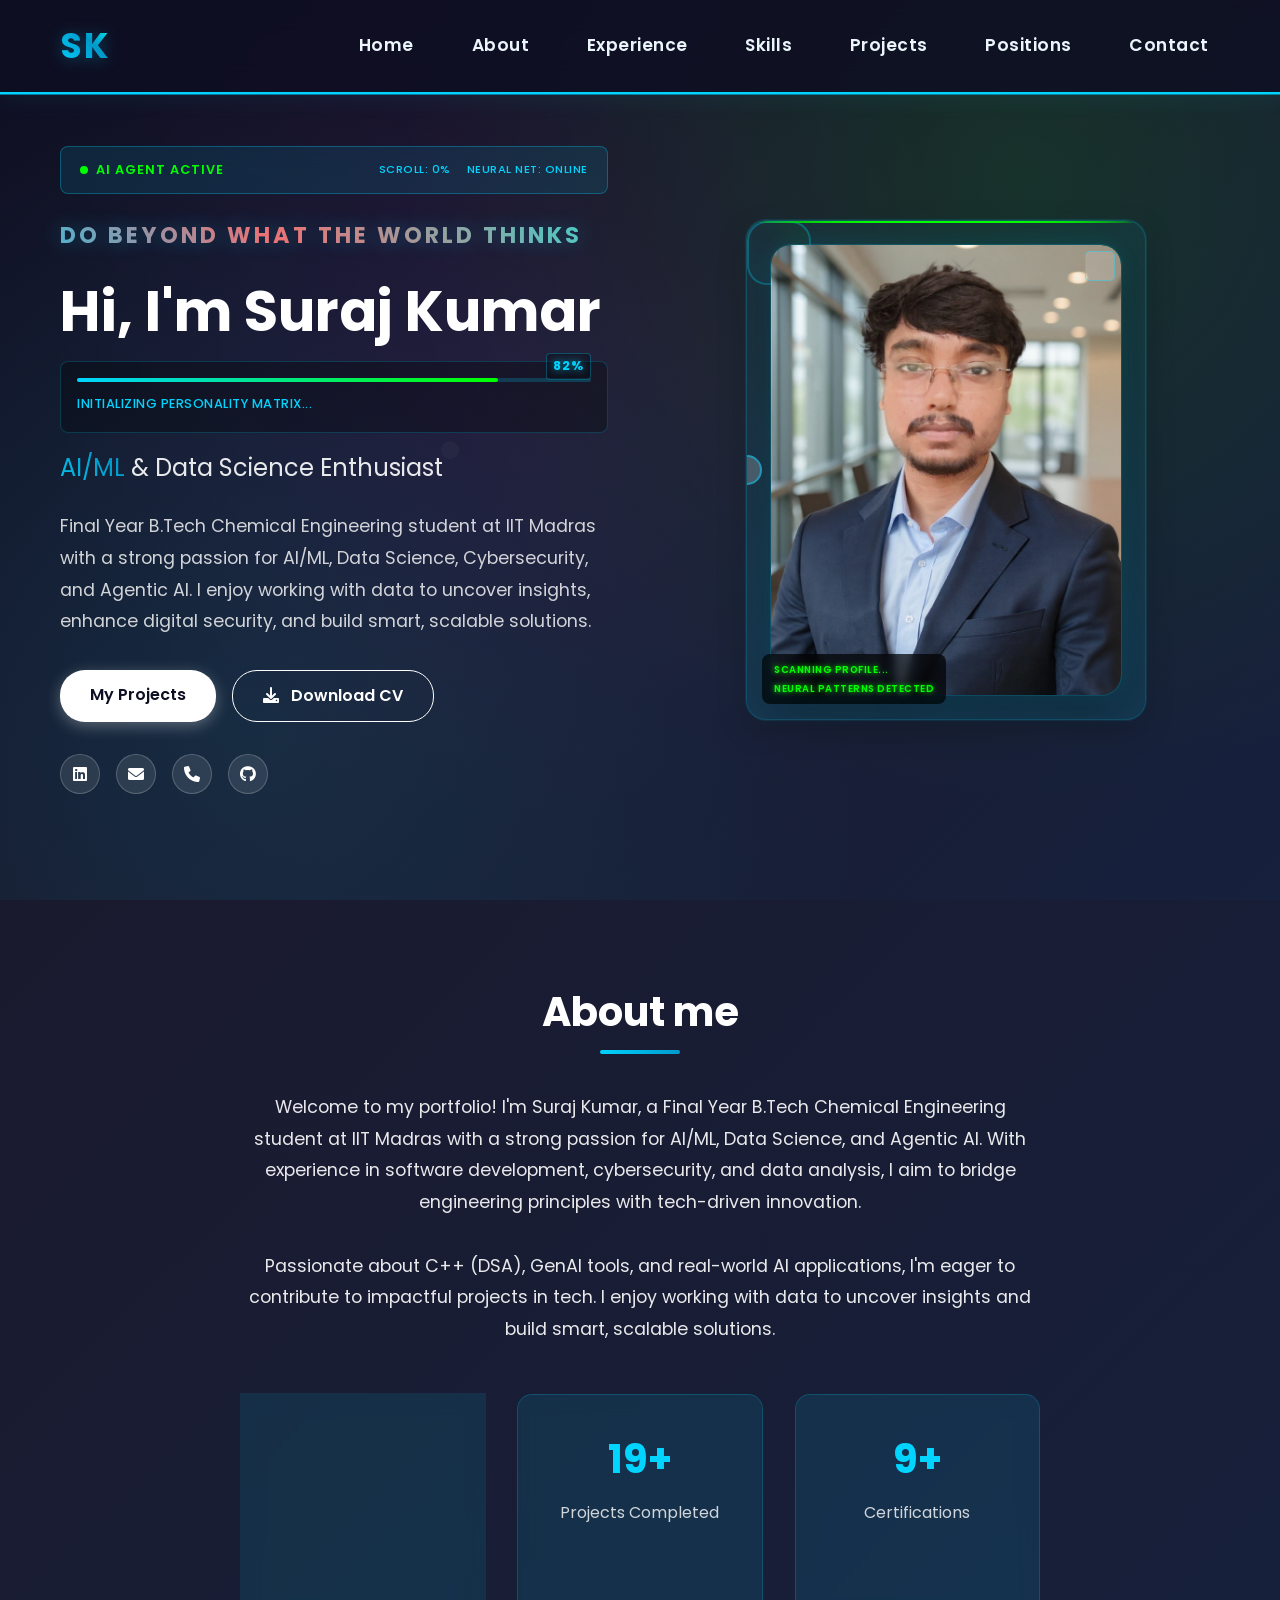
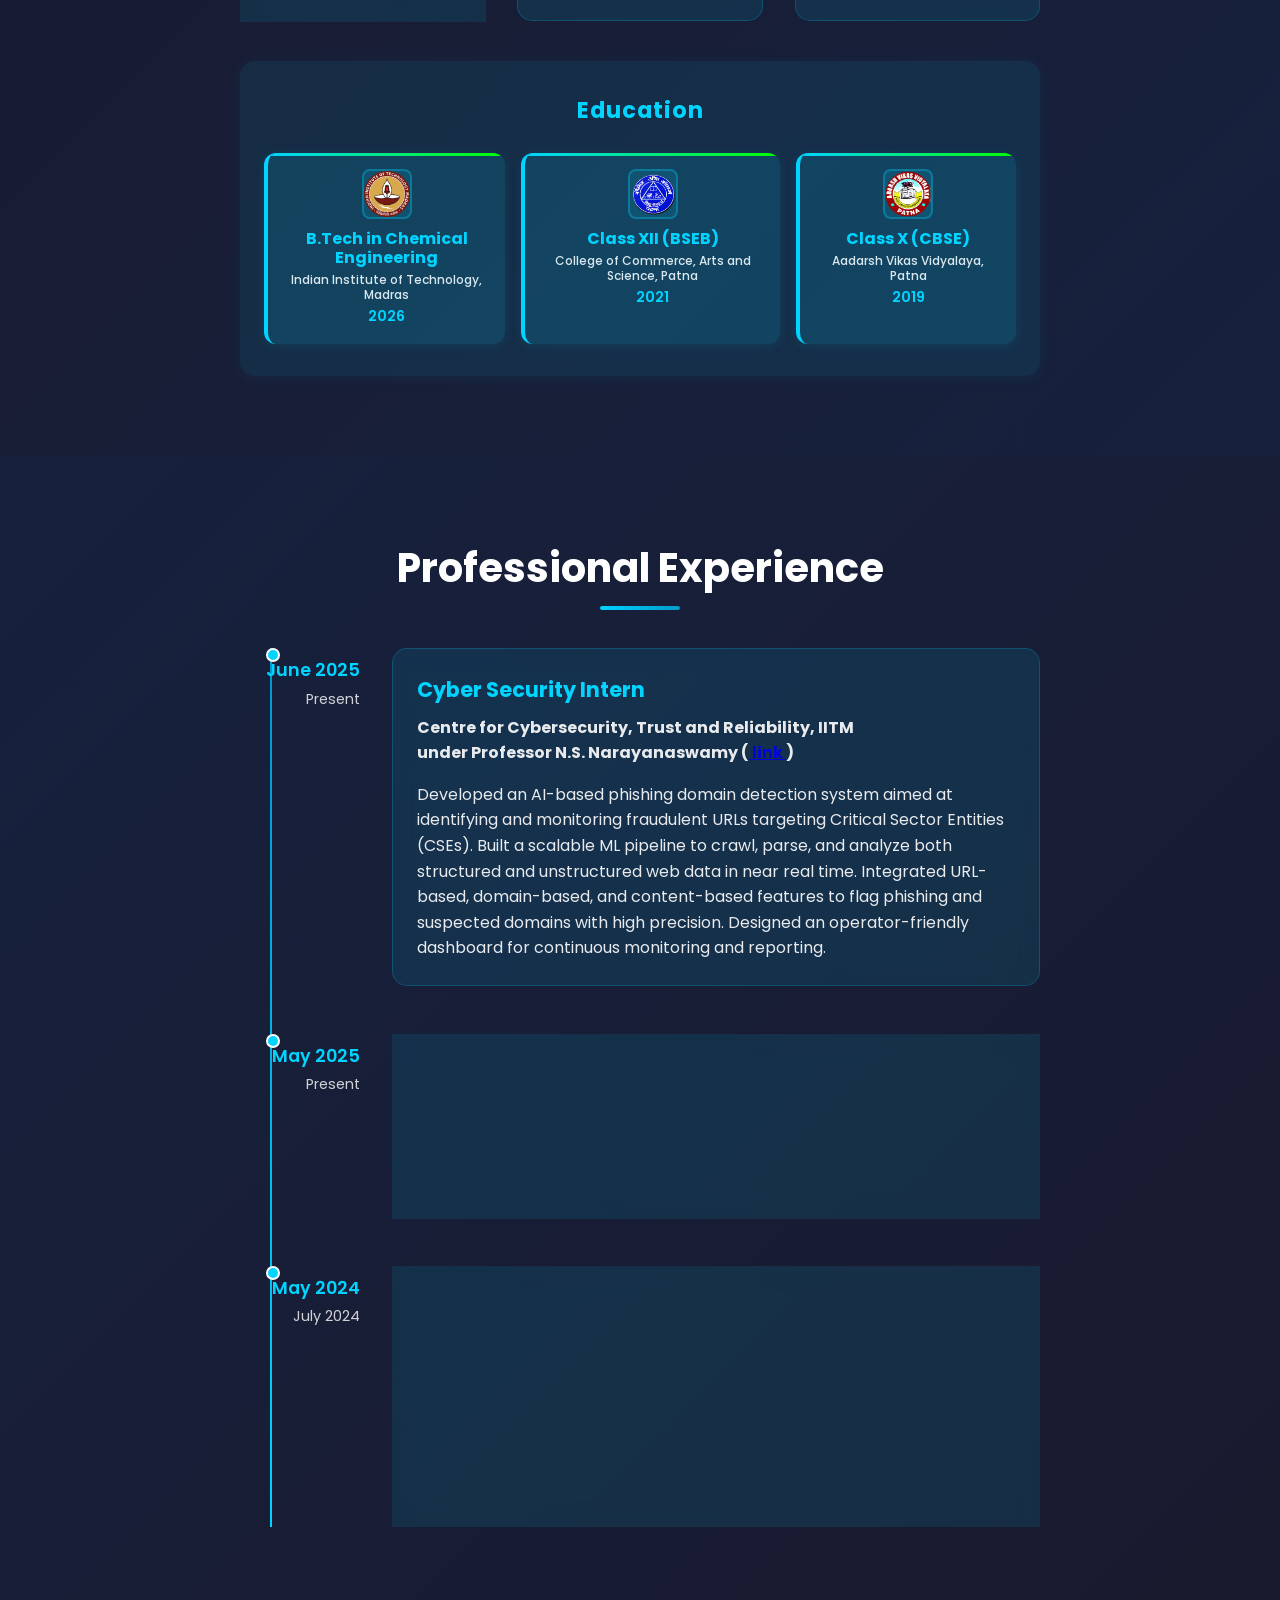
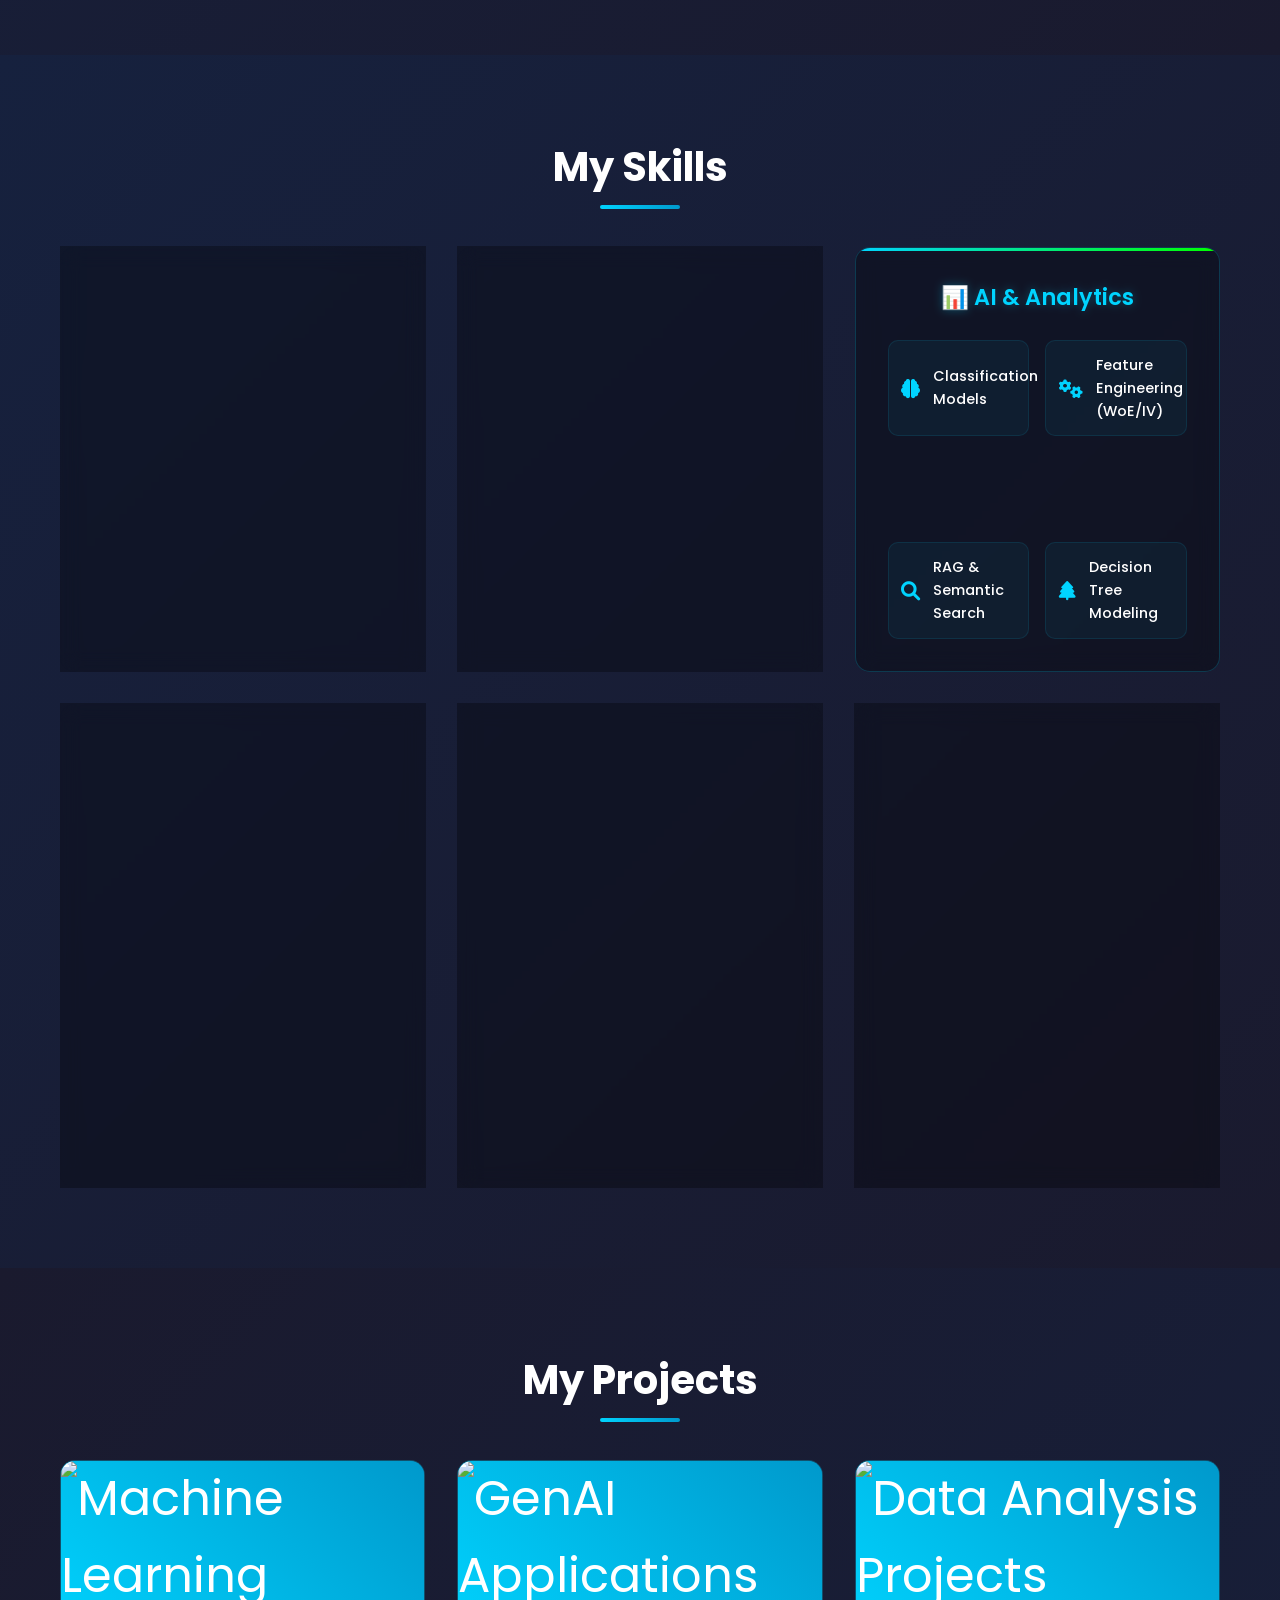
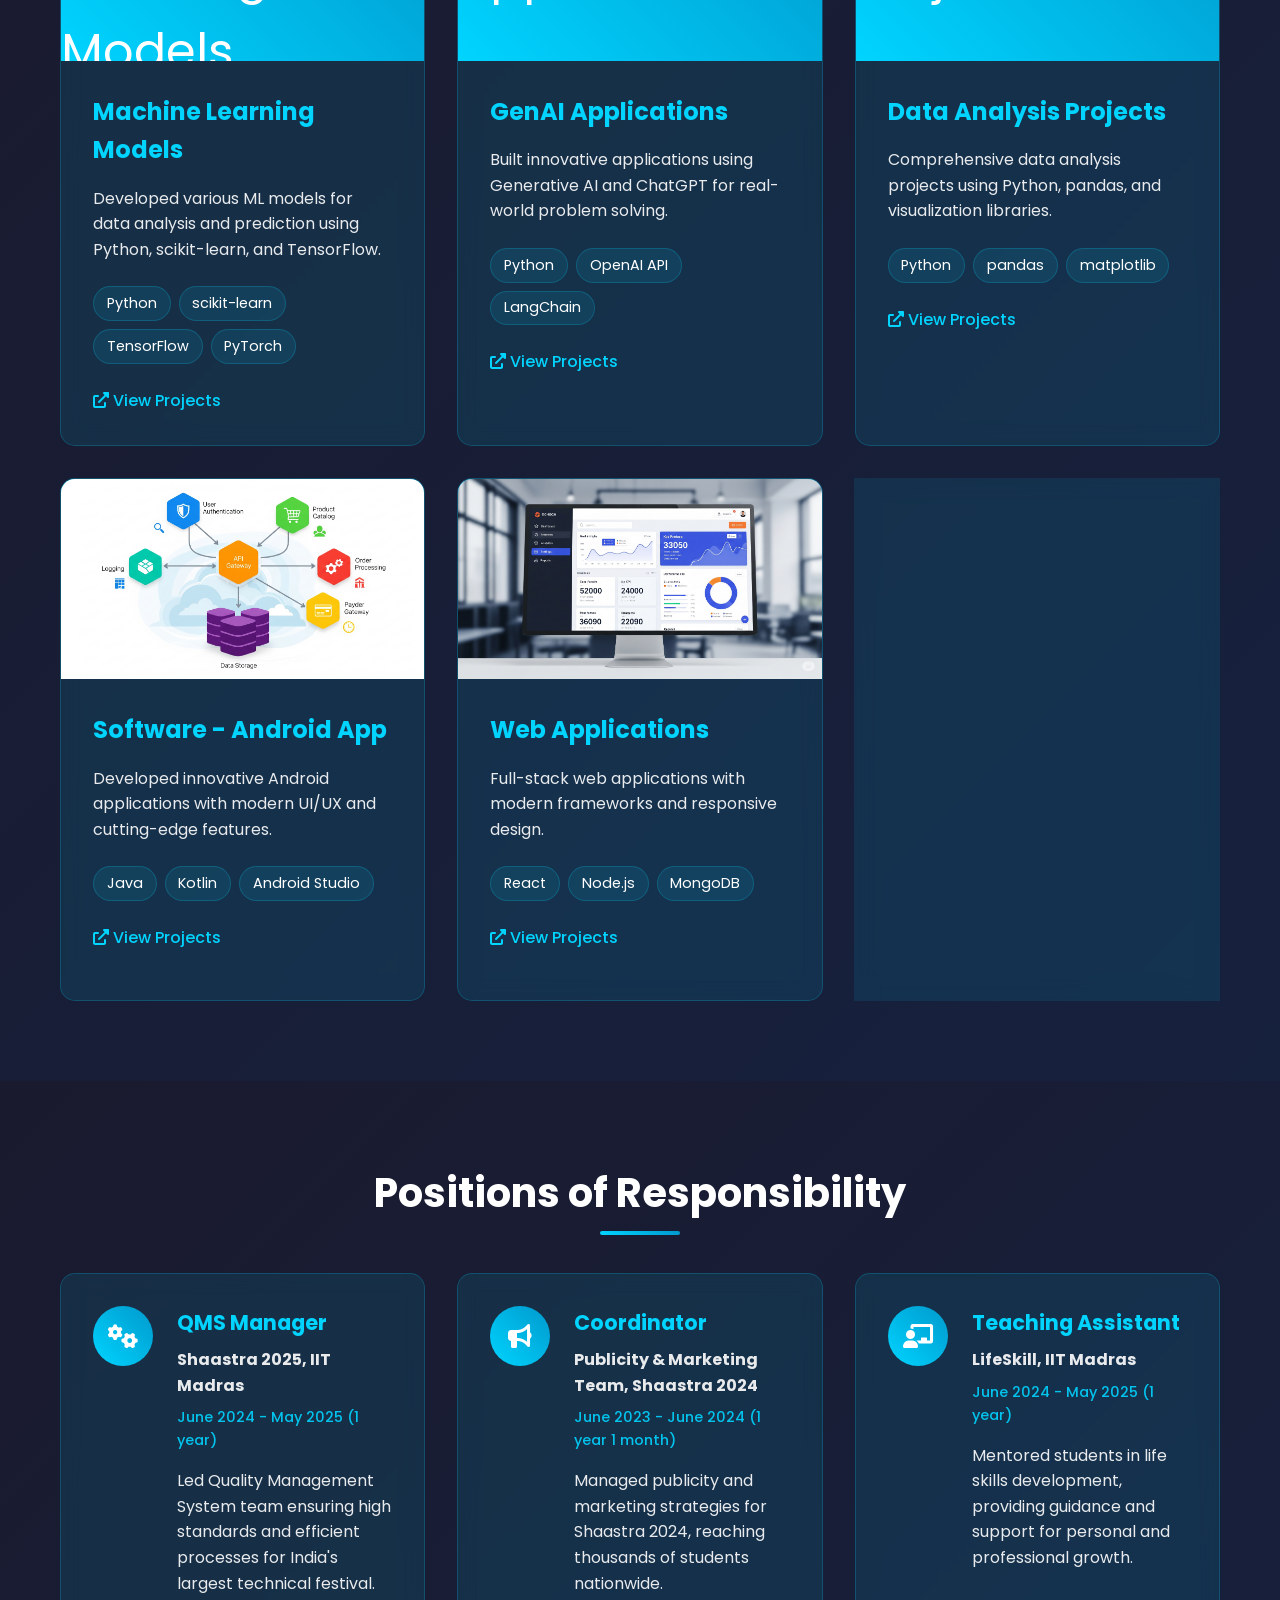
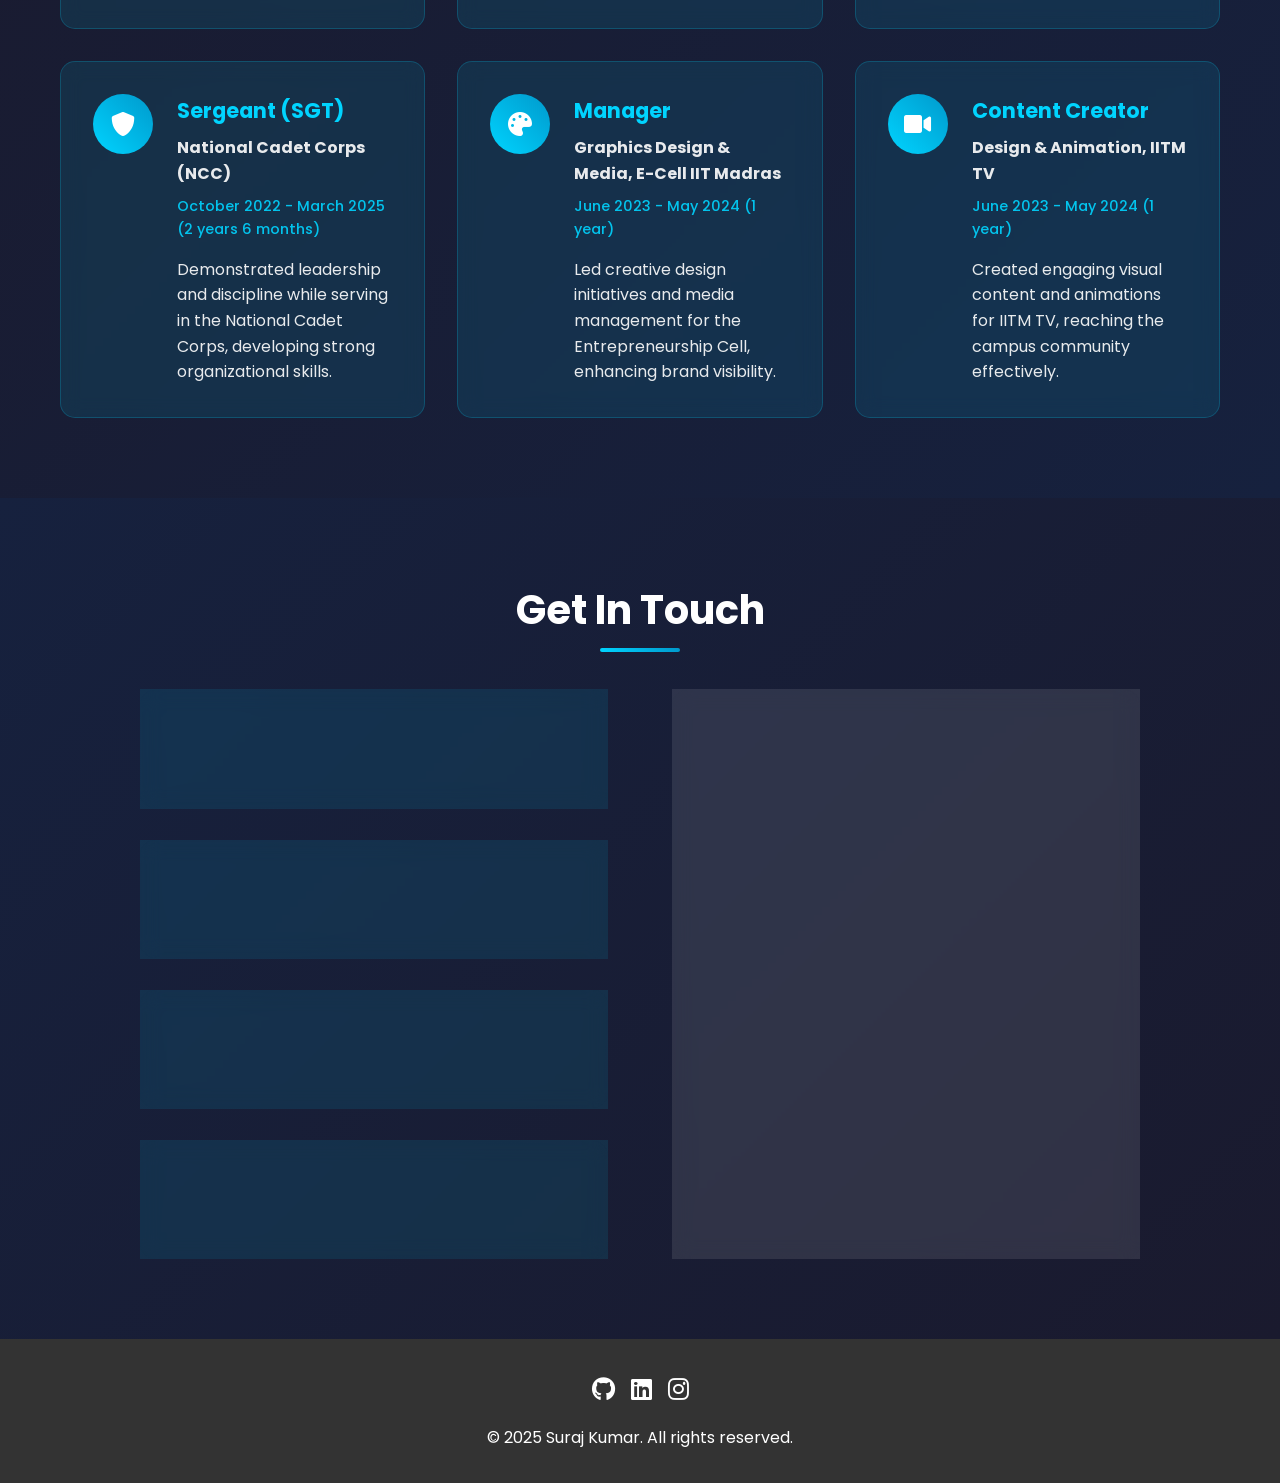
==== index.html @ 10bff49a "Update index.html" ====
<!DOCTYPE html>
<html lang="en">
<head>
    <meta charset="UTF-8">
    <meta name="viewport" content="width=device-width, initial-scale=1.0">
    <title>Suraj Kumar - AI/ML & Data Science Portfolio</title>
    <link rel="stylesheet" href="styles.css">
    <link href="https://cdnjs.cloudflare.com/ajax/libs/font-awesome/6.0.0/css/all.min.css" rel="stylesheet">
    <link href="https://fonts.googleapis.com/css2?family=Poppins:wght@300;400;500;600;700&display=swap" rel="stylesheet">
</head>
<body>
    <!-- Animated Stars Background -->
    <div class="stars-container" id="starsContainer"></div>
    
    <!-- Navigation -->
    <nav class="navbar">
        <div class="nav-container">
            <div class="nav-logo">
                <a href="#home">SK</a>
            </div>
            <ul class="nav-menu">
                <li class="nav-item">
                    <a href="#home" class="nav-link">Home</a>
                </li>
                <li class="nav-item">
                    <a href="#about" class="nav-link">About</a>
                </li>
                <li class="nav-item">
                    <a href="#experience" class="nav-link">Experience</a>
                </li>
                <li class="nav-item">
                    <a href="#skills" class="nav-link">Skills</a>
                </li>
                <li class="nav-item">
                    <a href="#projects" class="nav-link">Projects</a>
                </li>
                <li class="nav-item">
                    <a href="#responsibilities" class="nav-link">Positions</a>
                </li>
                <li class="nav-item">
                    <a href="#contact" class="nav-link">Contact</a>
                </li>
            </ul>
            <div class="hamburger">
                <span class="bar"></span>
                <span class="bar"></span>
                <span class="bar"></span>
            </div>
        </div>
    </nav>

    <!-- Hero Section -->
    <section id="home" class="hero">
        <div class="hero-container">
            <div class="hero-content">
                <div class="ai-status-bar">
                    <div class="ai-indicator">
                        <span class="ai-dot"></span>
                        <span class="ai-text">AI AGENT ACTIVE</span>
                    </div>
                    <div class="system-status">
                        <span class="status-item">NEURAL NET: ONLINE</span>
                        <span class="status-item">PROCESSING: OPTIMAL</span>
                    </div>
                </div>
                <p class="welcome-text">Do beyond what the world thinks</p>
                <h1 class="hero-title">Hi, I'm <span class="highlight dynamic-name" id="dynamicName">Suraj Kumar</span></h1>
                <div class="ai-processing-indicator">
                    <div class="processing-bar">
                        <div class="processing-fill"></div>
                        <div class="processing-percentage">0%</div>
                    </div>
                    <span class="processing-text">INITIALIZING PERSONALITY MATRIX...</span>
                </div>
                <h2 class="hero-subtitle"><span class="highlight">AI/ML</span> & Data Science Enthusiast</h2>
                <p class="hero-description">
                    Final Year B.Tech Chemical Engineering student at IIT Madras with a strong passion for AI/ML, 
                    Data Science, Cybersecurity, and Agentic AI. I enjoy working with data to uncover insights, 
                    enhance digital security, and build smart, scalable solutions.
                </p>
                <div class="hero-buttons">
                    <a href="#projects" class="btn btn-primary">My Projects</a>
                    <a href="Profile.pdf" target="_blank" class="btn btn-secondary" download="Suraj_Kumar_CV.pdf">
                        <i class="fas fa-download"></i> Download CV
                    </a>
                </div>
                <div class="social-links">
                    <a href="https://www.linkedin.com/in/surajam" class="social-link"><i class="fab fa-linkedin"></i></a>
                    <a href="mailto:surajkumariitm@gmail.com" class="social-link"><i class="fas fa-envelope"></i></a>
                    <a href="tel:+919939096243" class="social-link"><i class="fas fa-phone"></i></a>
                    <a href="https://github.com/devlop-suraj" class="social-link"><i class="fab fa-github"></i></a>
                </div>
            </div>
            <div class="hero-image">
                <div class="profile-card">
                    <div class="tech-element-1"></div>
                    <div class="tech-element-2"></div>
                    <div class="tech-element-3"></div>
                    <div class="profile-image">
                        <img src="logos/mypic.png" alt="Suraj Kumar">
                    </div>
                    <div class="ai-scan-overlay">
                        <div class="scan-line"></div>
                        <div class="scan-data">
                            <span>SCANNING PROFILE...</span>
                            <span>NEURAL PATTERNS DETECTED</span>
                        </div>
                    </div>
                </div>
            </div>
        </div>
        <div class="tech-overlay">
            <div class="matrix-rain"></div>
            <div class="circuit-pattern"></div>
        </div>
    </section>

    <!-- About Section -->
    <section id="about" class="about">
        <div class="container">
            <h2 class="section-title">About me</h2>
            <div class="about-content">
                <div class="about-text">
                    <p>
                        Welcome to my portfolio! I'm Suraj Kumar, a Final Year B.Tech Chemical Engineering student at IIT Madras 
                        with a strong passion for AI/ML, Data Science, and Agentic AI. With experience in software development, 
                        cybersecurity, and data analysis, I aim to bridge engineering principles with tech-driven innovation.
                    </p>
                    <p>
                        Passionate about C++ (DSA), GenAI tools, and real-world AI applications, I'm eager to contribute 
                        to impactful projects in tech. I enjoy working with data to uncover insights and build smart, scalable solutions.
                    </p>
                    <div class="about-stats">
                        <div class="stat">
                            <h3>1+</h3>
                            <p>Years Experience (Internship) </p>
                        </div>
                        <div class="stat">
                            <h3>25+</h3>
                            <p>Projects Completed</p>
                        </div>
                        <div class="stat">
                            <h3>11+</h3>
                            <p>Certifications</p>
                        </div>
                    </div>
                    <div class="education-block">
                        <h3>Education</h3>
                        <div class="education-cards">
                            <div class="education-card">
                                <div class="edu-logo">
                                    <img src="logos/Grad.png" alt="B.Tech Degree" class="education-logo">
                                </div>
                                <div class="edu-content">
                                    <div class="edu-degree"><strong>B.Tech in Chemical Engineering</strong></div>
                                    <div class="edu-meta">
                                        <span class="edu-inst">Indian Institute of Technology, Madras</span>
                                        <span class="edu-year">2026</span>
                                    </div>
                                </div>
                            </div>
                            <div class="education-card">
                                <div class="edu-logo">
                                    <img src="logos/12.png" alt="Class XII" class="education-logo">
                                </div>
                                <div class="edu-content">
                                    <div class="edu-degree"><strong>Class XII (BSEB)</strong></div>
                                    <div class="edu-meta">
                                        <span class="edu-inst">College of Commerce, Arts and Science, Patna</span>
                                        <span class="edu-year">2021</span>
                                    </div>
                                </div>
                            </div>
                            <div class="education-card">
                                <div class="edu-logo">
                                    <img src="logos/10.png" alt="Class X" class="education-logo">
                                </div>
                                <div class="edu-content">
                                    <div class="edu-degree"><strong>Class X (CBSE)</strong></div>
                                    <div class="edu-meta">
                                        <span class="edu-inst">Aadarsh Vikas Vidyalaya, Patna</span>
                                        <span class="edu-year">2019</span>
                                    </div>
                                </div>
                            </div>
                        </div>
                    </div>
                </div>
            </div>
        </div>
    </section>

    <!-- Experience Section -->
    <section id="experience" class="experience">
        <div class="container">
            <h2 class="section-title">Professional Experience</h2>
            <div class="experience-timeline">
                <div class="experience-item">
                    <div class="experience-date">
                        <span class="date">June 2025</span>
                        <span class="duration">Present</span>
                    </div>
                    <div class="experience-content">
                        <h3>Cyber Security Intern</h3>
                        <h4>Centre for Cybersecurity, Trust and Reliability, IITM<br>
                        under Professor N.S. Narayanaswamy 
                        (<a href="https://www.cse.iitm.ac.in/profile.php?arg=MTA=" target="_blank" rel="noopener noreferrer"> link
                        </a>) </h4>
                        
                        <p>Developed an AI-based phishing domain detection system aimed at identifying and monitoring fraudulent URLs targeting Critical Sector Entities (CSEs). Built a scalable ML pipeline to crawl, parse, and analyze both structured and unstructured web data in near real time. Integrated URL-based, domain-based, and content-based features to flag phishing and suspected domains with high precision. Designed an operator-friendly dashboard for continuous monitoring and reporting.</p>
                    </div>
                </div>
                <div class="experience-item">
                    <div class="experience-date">
                        <span class="date">May 2025</span>
                        <span class="duration">Present</span>
                    </div>
                    <div class="experience-content">
                        <h3>Project Monitoring Intern</h3>
                        <h4>Office of Alumni and Corporate Relations, IIT Madras</h4>
                        <p>Currently monitoring and managing various projects for the alumni relations office, gaining valuable project management experience.</p>
                    </div>
                </div>
                <div class="experience-item">
                    <div class="experience-date">
                        <span class="date">May 2024</span>
                        <span class="duration">July 2024</span>
                    </div>
                <div class="experience-content">
                    <h3>R&amp;D Intern</h3>
                    <h4>
                        PECS Lab under Professor Abhijit Deshpande
                        (<a href="https://che.iitm.ac.in/~abhijit/education-and-experience/" target="_blank" rel="noopener noreferrer">
                            link
                        </a>)
                    </h4>
                    <p>
                        Optimised UV-curable resin formulations with silica additives, enhancing 3D printed substrate strength &amp; precision. 
                        Conducted rheology, SEM, and wetting experiments to evaluate structural integrity and material performance. 
                        Calibrated 3D printing parameters for porous substrates, improving dimensional accuracy and mechanical stability.
                    </p>
                </div>
                </div>
            </div>
        </div>
    </section>

    <!-- Skills Section -->
    <section id="skills" class="skills">
        <div class="container">
            <h2 class="section-title">My Skills</h2>
            <div class="skills-grid">
                <div class="skill-category">
                    <h3>🧠 Leadership & Strategy</h3>
                    <div class="skill-items">
                        <div class="skill-item">
                            <i class="fas fa-users"></i>
                            <span>Team Management</span>
                        </div>
                        <div class="skill-item">
                            <i class="fas fa-certificate"></i>
                            <span>QMS (ISO 9001:2015)</span>
                        </div>
                        <div class="skill-item">
                            <i class="fas fa-bullhorn"></i>
                            <span>Publicity & Growth Planning</span>
                        </div>
                        <div class="skill-item">
                            <i class="fas fa-shield-alt"></i>
                            <span>Risk Mitigation</span>
                        </div>
                        <div class="skill-item">
                            <i class="fas fa-chess"></i>
                            <span>Strategic Decision-Making</span>
                        </div>
                        <div class="skill-item">
                            <i class="fas fa-calendar-check"></i>
                            <span>Event Coordination</span>
                        </div>
                    </div>
                </div>
                <div class="skill-category">
                    <h3>💻 Programming & Tools</h3>
                    <div class="skill-items">
                        <div class="skill-item">
                            <i class="fab fa-python"></i>
                            <span>Python & C++</span>
                        </div>
                        <div class="skill-item">
                            <i class="fas fa-database"></i>
                            <span>Pandas & NumPy</span>
                        </div>
                        <div class="skill-item">
                            <i class="fas fa-link"></i>
                            <span>LangChain & GPT APIs</span>
                        </div>
                        <div class="skill-item">
                            <i class="fas fa-search"></i>
                            <span>Solr Indexing</span>
                        </div>
                        <div class="skill-item">
                            <i class="fas fa-brain"></i>
                            <span>Scikit-learn, Pinecone</span>
                        </div>
                        <div class="skill-item">
                            <i class="fas fa-chart-pie"></i>
                            <span>Monday.com, Power BI</span>
                        </div>
                    </div>
                </div>
                <div class="skill-category">
                    <h3>📊 AI & Analytics</h3>
                    <div class="skill-items">
                        <div class="skill-item">
                            <i class="fas fa-brain"></i>
                            <span>Classification Models</span>
                        </div>
                        <div class="skill-item">
                            <i class="fas fa-cogs"></i>
                            <span>Feature Engineering (WoE/IV)</span>
                        </div>
                        <div class="skill-item">
                            <i class="fas fa-compress-arrows-alt"></i>
                            <span>PCA & SMOTE</span>
                        </div>
                        <div class="skill-item">
                            <i class="fas fa-thumbs-up"></i>
                            <span>Recommender Systems</span>
                        </div>
                        <div class="skill-item">
                            <i class="fas fa-search"></i>
                            <span>RAG & Semantic Search</span>
                        </div>
                        <div class="skill-item">
                            <i class="fas fa-tree"></i>
                            <span>Decision Tree Modeling</span>
                        </div>
                    </div>
                </div>
                <div class="skill-category">
                    <h3>🎨 Content & Media</h3>
                    <div class="skill-items">
                        <div class="skill-item">
                            <i class="fas fa-video"></i>
                            <span>Video Production</span>
                        </div>
                        <div class="skill-item">
                            <i class="fas fa-palette"></i>
                            <span>Graphic Design</span>
                        </div>
                        <div class="skill-item">
                            <i class="fas fa-pen-fancy"></i>
                            <span>Writing & Direction</span>
                        </div>
                        <div class="skill-item">
                            <i class="fas fa-bullhorn"></i>
                            <span>Branding Campaigns</span>
                        </div>
                        <div class="skill-item">
                            <i class="fas fa-chart-bar"></i>
                            <span>Post-production Analytics</span>
                        </div>
                        <div class="skill-item">
                            <i class="fas fa-mobile-alt"></i>
                            <span>Reels & Shortform Content</span>
                        </div>
                    </div>
                </div>
                <div class="skill-category">
                    <h3>🌐 Product & Design Thinking</h3>
                    <div class="skill-items">
                        <div class="skill-item">
                            <i class="fas fa-tachometer-alt"></i>
                            <span>Real-time Analytics</span>
                        </div>
                        <div class="skill-item">
                            <i class="fas fa-desktop"></i>
                            <span>UI/UX Design</span>
                        </div>
                        <div class="skill-item">
                            <i class="fas fa-tools"></i>
                            <span>Toolchain Building</span>
                        </div>
                        <div class="skill-item">
                            <i class="fas fa-robot"></i>
                            <span>GenAI Integration</span>
                        </div>
                        <div class="skill-item">
                            <i class="fas fa-microchip"></i>
                            <span>Agentic AI Development</span>
                        </div>
                        <div class="skill-item">
                            <i class="fas fa-globe"></i>
                            <span>Web App</span>
                        </div>
                    </div>
                </div>
                <div class="skill-category">
                    <h3>💼 Professional Certifications</h3>
                    <div class="skill-items">
                        <div class="skill-item">
                            <i class="fas fa-certificate"></i>
                            <span>Python for Data Science</span>
                        </div>
                        <div class="skill-item">
                            <i class="fas fa-certificate"></i>
                            <span>Python for Machine Learning</span>
                        </div>
                        <div class="skill-item">
                            <i class="fas fa-certificate"></i>
                            <span>ISO 9001:2015</span>
                        </div>
                        <div class="skill-item">
                            <i class="fas fa-certificate"></i>
                            <span>Prompt Engineering with ChatGPT</span>
                        </div>
                        <div class="skill-item">
                            <i class="fas fa-certificate"></i>
                            <span>DSA</span>
                        </div>
                        <div class="skill-item">
                            <i class="fas fa-certificate"></i>
                            <span>AI Frameworks</span>
                        </div>
                    </div>
                </div>
            </div>
        </div>
    </section>

    <!-- Projects Section -->
    <section id="projects" class="projects">
        <div class="container">
            <h2 class="section-title">My Projects</h2>
            <div class="projects-grid">
                <div class="project-card">
                    <div class="project-image">
                        <img src="images/machine.png" alt="Machine Learning Models">
                    </div>
                    <div class="project-content">
                        <h3><a href="projects/ml-models.html" class="project-category-link">Machine Learning Models</a></h3>
                        <p>Developed various ML models for data analysis and prediction using Python, scikit-learn, and TensorFlow.</p>
                        <div class="project-tech">
                            <span>Python</span>
                            <span>scikit-learn</span>
                            <span>TensorFlow</span>
                            <span>PyTorch</span>
                        </div>
                        <div class="project-links">
                            <a href="projects/ml-models.html" class="project-link"><i class="fas fa-external-link-alt"></i> View Projects</a>
                        </div>
                    </div>
                </div>
                <div class="project-card">
                    <div class="project-image">
                        <img src="images/genai.png" alt="GenAI Applications">
                    </div>
                    <div class="project-content">
                        <h3><a href="projects/genai-applications.html" class="project-category-link">GenAI Applications</a></h3>
                        <p>Built innovative applications using Generative AI and ChatGPT for real-world problem solving.</p>
                        <div class="project-tech">
                            <span>Python</span>
                            <span>OpenAI API</span>
                            <span>LangChain</span>
                        </div>
                        <div class="project-links">
                            <a href="projects/genai-applications.html" class="project-link"><i class="fas fa-external-link-alt"></i> View Projects</a>
                        </div>
                    </div>
                </div>
                <div class="project-card">
                    <div class="project-image">
                        <img src="images/analytics.png" alt="Data Analysis Projects">
                    </div>
                    <div class="project-content">
                        <h3><a href="projects/data-analysis.html" class="project-category-link">Data Analysis Projects</a></h3>
                        <p>Comprehensive data analysis projects using Python, pandas, and visualization libraries.</p>
                        <div class="project-tech">
                            <span>Python</span>
                            <span>pandas</span>
                            <span>matplotlib</span>
                        </div>
                        <div class="project-links">
                            <a href="projects/data-analysis.html" class="project-link"><i class="fas fa-external-link-alt"></i> View Projects</a>
                        </div>
                    </div>
                </div>
                <div class="project-card">
                    <div class="project-image">
                        <img src="images/soft.png" alt="Software - Android App">
                    </div>
                    <div class="project-content">
                        <h3><a href="projects/android-apps.html" class="project-category-link">Software - Android App</a></h3>
                        <p>Developed innovative Android applications with modern UI/UX and cutting-edge features.</p>
                        <div class="project-tech">
                            <span>Java</span>
                            <span>Kotlin</span>
                            <span>Android Studio</span>
                        </div>
                        <div class="project-links">
                            <a href="projects/android-apps.html" class="project-link"><i class="fas fa-external-link-alt"></i> View Projects</a>
                        </div>
                    </div>
                </div>
                <div class="project-card">
                    <div class="project-image">
                        <img src="images/web.png" alt="Web Applications">
                    </div>
                    <div class="project-content">
                        <h3><a href="projects/web-applications.html" class="project-category-link">Web Applications</a></h3>
                        <p>Full-stack web applications with modern frameworks and responsive design.</p>
                        <div class="project-tech">
                            <span>React</span>
                            <span>Node.js</span>
                            <span>MongoDB</span>
                        </div>
                        <div class="project-links">
                            <a href="projects/web-applications.html" class="project-link"><i class="fas fa-external-link-alt"></i> View Projects</a>
                        </div>
                    </div>
                </div>
                <div class="project-card">
                    <div class="project-image">
                        <img src="images/tools.png" alt="Tools">
                    </div>
                    <div class="project-content">
                        <h3><a href="projects/tools.html" class="project-category-link">Tools</a></h3>
                        <p>Utility tools and extensions for productivity and academic purposes.</p>
                        <div class="project-tech">
                            <span>JavaScript</span>
                            <span>Chrome Extension</span>
                            <span>Python</span>
                        </div>
                        <div class="project-links">
                            <a href="projects/tools.html" class="project-link"><i class="fas fa-external-link-alt"></i> View Projects</a>
                        </div>
                    </div>
                </div>
            </div>
        </div>
    </section>

    <!-- Positions of Responsibility Section -->
    <section id="responsibilities" class="responsibilities">
        <div class="container">
            <h2 class="section-title">Positions of Responsibility</h2>
            <div class="responsibilities-grid">
                <div class="responsibility-card">
                    <div class="responsibility-icon">
                        <i class="fas fa-cogs"></i>
                    </div>
                    <div class="responsibility-content">
                        <h3>QMS Manager</h3>
                        <h4>Shaastra 2025, IIT Madras</h4>
                        <p class="duration">June 2024 - May 2025 (1 year)</p>
                        <p>Led Quality Management System team ensuring high standards and efficient processes for India's largest technical festival.</p>
                    </div>
                </div>
                <div class="responsibility-card">
                    <div class="responsibility-icon">
                        <i class="fas fa-bullhorn"></i>
                    </div>
                    <div class="responsibility-content">
                        <h3>Coordinator</h3>
                        <h4>Publicity & Marketing Team, Shaastra 2024</h4>
                        <p class="duration">June 2023 - June 2024 (1 year 1 month)</p>
                        <p>Managed publicity and marketing strategies for Shaastra 2024, reaching thousands of students nationwide.</p>
                    </div>
                </div>
                <div class="responsibility-card">
                    <div class="responsibility-icon">
                        <i class="fas fa-chalkboard-teacher"></i>
                    </div>
                    <div class="responsibility-content">
                        <h3>Teaching Assistant</h3>
                        <h4>LifeSkill, IIT Madras</h4>
                        <p class="duration">June 2024 - May 2025 (1 year)</p>
                        <p>Mentored students in life skills development, providing guidance and support for personal and professional growth.</p>
                    </div>
                </div>
                <div class="responsibility-card">
                    <div class="responsibility-icon">
                        <i class="fas fa-shield-alt"></i>
                    </div>
                    <div class="responsibility-content">
                        <h3>Sergeant (SGT)</h3>
                        <h4>National Cadet Corps (NCC)</h4>
                        <p class="duration">October 2022 - March 2025 (2 years 6 months)</p>
                        <p>Demonstrated leadership and discipline while serving in the National Cadet Corps, developing strong organizational skills.</p>
                    </div>
                </div>
                <div class="responsibility-card">
                    <div class="responsibility-icon">
                        <i class="fas fa-palette"></i>
                    </div>
                    <div class="responsibility-content">
                        <h3>Manager</h3>
                        <h4>Graphics Design & Media, E-Cell IIT Madras</h4>
                        <p class="duration">June 2023 - May 2024 (1 year)</p>
                        <p>Led creative design initiatives and media management for the Entrepreneurship Cell, enhancing brand visibility.</p>
                    </div>
                </div>
                <div class="responsibility-card">
                    <div class="responsibility-icon">
                        <i class="fas fa-video"></i>
                    </div>
                    <div class="responsibility-content">
                        <h3>Content Creator</h3>
                        <h4>Design & Animation, IITM TV</h4>
                        <p class="duration">June 2023 - May 2024 (1 year)</p>
                        <p>Created engaging visual content and animations for IITM TV, reaching the campus community effectively.</p>
                    </div>
                </div>
            </div>
        </div>
    </section>

    <!-- Contact Section -->
    <section id="contact" class="contact">
        <div class="container">
            <h2 class="section-title">Get In Touch</h2>
            <div class="contact-content">
                <div class="contact-info">
                    <div class="contact-item">
                        <i class="fas fa-envelope"></i>
                        <div>
                            <h3>Email</h3>
                            <a href="mailto:surajkumariitm@gmail.com" class="contact-link">
                                surajkumariitm@gmail.com
                            </a>
                        </div>
                    </div>
                    <div class="contact-item">
                        <i class="fas fa-phone"></i>
                        <div>
                            <h3>Phone</h3>
                            <a href="tel:+919939096243" class="contact-link">
                                +91 9939096243
                            </a>
                        </div>
                    </div>
                    <div class="contact-item">
                        <i class="fas fa-map-marker-alt"></i>
                        <div>
                            <h3>Location</h3>
                            <a href="https://maps.app.goo.gl/GqCjtdRVzW7BKugV7" target="_blank" class="contact-link">
                                IIT Madras, Chennai, Tamil Nadu, India
                            </a>
                        </div>
                    </div>
                    <div class="contact-item">
                        <i class="fab fa-linkedin"></i>
                        <div>
                            <h3>LinkedIn</h3>
                            <a href="https://www.linkedin.com/in/surajam" target="_blank" class="contact-link">
                                linkedin.com/in/surajam
                            </a>
                        </div>
                    </div>
                </div>
                <div class="contact-form">
                    <form action="https://formspree.io/f/mdkddkkp" method="POST">
                        <div class="form-group">
                            <input type="text" name="name" placeholder="Your Name" required>
                        </div>
                        <div class="form-group">
                            <input type="email" name="email" placeholder="Your Email" required>
                        </div>
                        <div class="form-group">
                            <input type="text" name="subject" placeholder="Subject" required>
                        </div>
                        <div class="form-group">
                            <textarea name="message" placeholder="Your Message" rows="5" required></textarea>
                        </div>
                        <button type="submit" class="btn btn-primary">Send Message</button>
                    </form>
                </div>
            </div>
        </div>
    </section>

    <!-- Footer -->
    <footer class="footer">
        <div class="container">
            <div class="footer-content">
                <div class="footer-social">
                    <a href="https://github.com/devlop-suraj"><i class="fab fa-github"></i></a>
                    <a href="https://www.linkedin.com/in/surajam"><i class="fab fa-linkedin"></i></a>
                    <a href="https://www.instagram.com/en_suraj/"><i class="fab fa-instagram"></i></a>
                </div>
                <p>&copy; 2025 Suraj Kumar. All rights reserved.</p>
            </div>
        </div>
    </footer>

    <script src="script.js"></script>
</body>
</html>
---- styles.css ----
/* Reset and Base Styles */
* {
    margin: 0;
    padding: 0;
    box-sizing: border-box;
}

html {
    scroll-behavior: smooth;
}

body {
    font-family: 'Poppins', sans-serif;
    line-height: 1.6;
    color: #ffffff;
    background: linear-gradient(135deg, #0f0f23 0%, #1a1a2e 50%, #16213e 100%);
    min-height: 100vh;
    position: relative;
    overflow-x: hidden;
}

/* Animated Stars Background */
.stars-container {
    position: fixed;
    top: 0;
    left: 0;
    width: 100%;
    height: 100%;
    pointer-events: none;
    z-index: -1;
    overflow: hidden;
}

.star {
    position: absolute;
    background: #ffffff;
    border-radius: 50%;
    animation: twinkle var(--duration) ease-in-out infinite;
    opacity: 0;
}

.star::before {
    content: '';
    position: absolute;
    top: 50%;
    left: 50%;
    width: 100%;
    height: 100%;
    background: inherit;
    border-radius: inherit;
    transform: translate(-50%, -50%);
    filter: blur(1px);
}

@keyframes twinkle {
    0%, 100% {
        opacity: 0;
        transform: scale(0.5);
    }
    50% {
        opacity: 1;
        transform: scale(1);
    }
}

/* Different star sizes and colors */
.star.small {
    width: 2px;
    height: 2px;
    background: #ffffff;
}

.star.medium {
    width: 3px;
    height: 3px;
    background: #00d4ff;
}

.star.large {
    width: 4px;
    height: 4px;
    background: #ffd700;
}

.star.blue {
    background: #00d4ff;
}

.star.gold {
    background: #ffd700;
}

.star.white {
    background: #ffffff;
}

/* Shooting stars */
.shooting-star {
    position: absolute;
    width: 2px;
    height: 2px;
    background: linear-gradient(90deg, #ffffff, transparent);
    border-radius: 50%;
    animation: shoot var(--duration) linear infinite;
    opacity: 0;
}

.shooting-star::before {
    content: '';
    position: absolute;
    top: 0;
    left: 0;
    width: 100px;
    height: 1px;
    background: linear-gradient(90deg, #ffffff, transparent);
    transform: translateX(-100px);
}

@keyframes shoot {
    0% {
        opacity: 0;
        transform: translateX(-100px) translateY(0);
    }
    10% {
        opacity: 1;
    }
    90% {
        opacity: 1;
    }
    100% {
        opacity: 0;
        transform: translateX(calc(100vw + 100px)) translateY(100px);
    }
}

.container {
    max-width: 1200px;
    margin: 0 auto;
    padding: 0 20px;
}

/* Navigation */
.navbar {
    position: fixed;
    top: 0;
    width: 100%;
    background: rgba(15, 15, 35, 0.85);
    box-shadow: 0 4px 24px 0 rgba(0, 212, 255, 0.08), 0 1.5px 0 0 #00d4ff;
    border-bottom: 1.5px solid #00d4ff;
    backdrop-filter: blur(16px);
    z-index: 1000;
    padding: 1.1rem 0;
    transition: background 0.3s, box-shadow 0.3s, border-bottom 0.3s;
}

.nav-container {
    max-width: 1200px;
    margin: 0 auto;
    padding: 0 20px;
    display: flex;
    justify-content: space-between;
    align-items: center;
}

.nav-logo a {
    font-size: 2.2rem;
    font-weight: 700;
    letter-spacing: 2px;
    background: linear-gradient(45deg, #00d4ff, #0099cc 60%, #00fff0 100%);
    -webkit-background-clip: text;
    -webkit-text-fill-color: transparent;
    background-clip: text;
    text-decoration: none;
    transition: filter 0.3s;
    filter: drop-shadow(0 2px 8px #00d4ff44);
}

.nav-logo a:hover {
    filter: drop-shadow(0 4px 16px #00fff088);
}

.nav-menu {
    display: flex;
    list-style: none;
    gap: 2.2rem;
    align-items: center;
}

.nav-link {
    color: #eaf6fb;
    text-decoration: none;
    font-weight: 600;
    font-size: 1.08rem;
    letter-spacing: 0.5px;
    padding: 0.3rem 0.7rem;
    border-radius: 8px;
    position: relative;
    transition: color 0.25s, background 0.25s, box-shadow 0.25s;
}

.nav-link:hover, .nav-link.active {
    color: #00fff0;
    background: rgba(0, 212, 255, 0.08);
    box-shadow: 0 2px 12px 0 #00d4ff33;
}

.nav-link::after {
    content: '';
    position: absolute;
    left: 0;
    bottom: -6px;
    width: 0;
    height: 2.5px;
    background: linear-gradient(90deg, #00d4ff, #0099cc);
    border-radius: 2px;
    transition: width 0.3s;
}

.nav-link:hover::after, .nav-link.active::after {
    width: 100%;
}

.hamburger {
    display: none;
    flex-direction: column;
    cursor: pointer;
    z-index: 1100;
}

.hamburger .bar {
    height: 3.5px;
    width: 28px;
    background: linear-gradient(90deg, #00d4ff, #0099cc);
    margin: 4px 0;
    border-radius: 2px;
    transition: all 0.3s;
}

/* Hero Section */
.hero {
    min-height: 100vh;
    display: flex;
    align-items: center;
    padding: 120px 0 80px;
    background: linear-gradient(135deg, #0f0f23 0%, #1a1a2e 50%, #16213e 100%);
    position: relative;
    overflow: hidden;
}

.hero::before {
    content: '';
    position: absolute;
    top: 0;
    left: 0;
    right: 0;
    bottom: 0;
    background: url('data:image/svg+xml,<svg xmlns="http://www.w3.org/2000/svg" viewBox="0 0 100 100"><defs><pattern id="grain" width="100" height="100" patternUnits="userSpaceOnUse"><circle cx="50" cy="50" r="1" fill="white" opacity="0.1"/></pattern></defs><rect width="100" height="100" fill="url(%23grain)"/></svg>');
    opacity: 0.3;
}

.hero-container {
    max-width: 1200px;
    margin: 0 auto;
    padding: 0 20px;
    display: grid;
    grid-template-columns: 1fr 1fr;
    gap: 4rem;
    align-items: center;
    position: relative;
    z-index: 1;
}

.hero-content {
    color: white;
}

.welcome-text {
    font-size: 1.4rem;
    font-weight: 700;
    margin-bottom: 1.5rem;
    letter-spacing: 3px;
    animation: colorChange 4s infinite;
    background: linear-gradient(45deg, #00d4ff, #ff6b6b, #4ecdc4, #45b7d1, #96ceb4, #feca57, #ff9ff3, #54a0ff);
    background-size: 400% 400%;
    -webkit-background-clip: text;
    -webkit-text-fill-color: transparent;
    background-clip: text;
    animation: colorChange 4s ease-in-out infinite, gradientShift 6s ease-in-out infinite;
    text-transform: uppercase;
    text-shadow: 0 0 20px rgba(0, 212, 255, 0.3);
}

@keyframes colorChange {
    0% { filter: hue-rotate(0deg); }
    25% { filter: hue-rotate(90deg); }
    50% { filter: hue-rotate(180deg); }
    75% { filter: hue-rotate(270deg); }
    100% { filter: hue-rotate(360deg); }
}

@keyframes gradientShift {
    0% { background-position: 0% 50%; }
    50% { background-position: 100% 50%; }
    100% { background-position: 0% 50%; }
}

.social-links {
    display: flex;
    gap: 1rem;
    margin-top: 2rem;
}

.social-link {
    width: 40px;
    height: 40px;
    border-radius: 50%;
    background: rgba(255, 255, 255, 0.1);
    border: 1px solid rgba(255, 255, 255, 0.2);
    display: flex;
    align-items: center;
    justify-content: center;
    color: white;
    text-decoration: none;
    transition: all 0.3s ease;
}

.social-link:hover {
    background: rgba(0, 212, 255, 0.2);
    border-color: #00d4ff;
    transform: translateY(-2px);
}

.hero-title {
    font-size: 3.5rem;
    font-weight: 700;
    margin-bottom: 1rem;
    line-height: 1.2;
}

.highlight {
    background: linear-gradient(45deg, #00d4ff, #0099cc);
    -webkit-background-clip: text;
    -webkit-text-fill-color: transparent;
    background-clip: text;
}

.hero-subtitle {
    font-size: 1.5rem;
    font-weight: 400;
    margin-bottom: 1.5rem;
    opacity: 0.9;
}

.hero-description {
    font-size: 1.1rem;
    margin-bottom: 2rem;
    opacity: 0.8;
    line-height: 1.8;
}

.hero-buttons {
    display: flex;
    gap: 1rem;
    flex-wrap: wrap;
}

.btn {
    padding: 12px 30px;
    border: none;
    border-radius: 50px;
    font-size: 1rem;
    font-weight: 600;
    text-decoration: none;
    cursor: pointer;
    transition: all 0.3s ease;
    display: inline-block;
    text-align: center;
}

.btn-primary {
    background: #ffffff;
    color: #0f0f23;
    box-shadow: 0 4px 15px rgba(255, 255, 255, 0.3);
    border-radius: 25px;
}

.btn-primary:hover {
    transform: translateY(-2px);
    box-shadow: 0 6px 20px rgba(0, 212, 255, 0.4);
}

.btn-secondary {
    background: transparent;
    color: white;
    border: 1px solid white;
    border-radius: 25px;
}

.btn-secondary:hover {
    background: white;
    color: #0f0f23;
    transform: translateY(-2px);
}

.hero-image {
    display: flex;
    justify-content: center;
    align-items: center;
}

.profile-card {
    width: 400px;
    height: 500px;
    background: linear-gradient(45deg, #00d4ff, #0099cc);
    border-radius: 20px;
    display: flex;
    align-items: center;
    justify-content: center;
    backdrop-filter: blur(10px);
    border: 3px solid rgba(255, 255, 255, 0.3);
    animation: float 6s ease-in-out infinite;
    box-shadow: 0 0 40px rgba(0, 212, 255, 0.4);
    position: relative;
    overflow: visible;
}

.profile-card::before {
    content: '';
    position: absolute;
    top: -10px;
    left: -10px;
    width: 50px;
    height: 50px;
    background: rgba(255, 255, 255, 0.2);
    border-radius: 50%;
    z-index: 2;
    border: 2px solid rgba(0, 212, 255, 0.5);
}

.profile-card::after {
    content: '';
    position: absolute;
    bottom: -10px;
    right: -10px;
    width: 60px;
    height: 60px;
    background: rgba(255, 255, 255, 0.1);
    border-radius: 50%;
    z-index: 2;
    border: 2px solid rgba(0, 212, 255, 0.3);
}

.profile-card .tech-element-1 {
    position: absolute;
    top: 30px;
    right: 30px;
    width: 30px;
    height: 30px;
    background: rgba(255, 255, 255, 0.15);
    border-radius: 5px;
    z-index: 2;
    border: 1px solid rgba(0, 212, 255, 0.4);
}

.profile-card .tech-element-2 {
    position: absolute;
    bottom: 30px;
    left: 30px;
    width: 40px;
    height: 20px;
    background: rgba(255, 255, 255, 0.1);
    border-radius: 10px;
    z-index: 2;
    border: 1px solid rgba(0, 212, 255, 0.3);
}

.profile-card .tech-element-3 {
    position: absolute;
    top: 50%;
    left: -15px;
    width: 30px;
    height: 30px;
    background: rgba(255, 255, 255, 0.2);
    border-radius: 50%;
    z-index: 2;
    border: 2px solid rgba(0, 212, 255, 0.5);
    transform: translateY(-50%);
}

/* Profile Image Styling */
.profile-image {
    width: 350px;
    height: 450px;
    position: relative;
    border-radius: 20px;
    overflow: hidden;
    box-shadow: 
        0 15px 40px rgba(0, 0, 0, 0.3),
        0 0 0 1px rgba(0, 212, 255, 0.2),
        0 0 20px rgba(0, 212, 255, 0.1),
        0 0 40px rgba(0, 212, 255, 0.05);
    transition: transform 0.3s ease, box-shadow 0.3s ease;
    background: linear-gradient(135deg, rgba(0, 212, 255, 0.1), rgba(0, 255, 0, 0.1));
}

.profile-image:hover {
    transform: scale(1.05);
    box-shadow: 
        0 20px 50px rgba(0, 0, 0, 0.4),
        0 0 0 1px rgba(0, 212, 255, 0.3),
        0 0 30px rgba(0, 212, 255, 0.2),
        0 0 60px rgba(0, 212, 255, 0.1);
}

.profile-image img {
    width: 100%;
    height: 100%;
    object-fit: cover;
    object-position: center;
    border-radius: 20px;
    filter: drop-shadow(0 5px 15px rgba(0, 0, 0, 0.2));
}

/* Enhanced profile card for AI theme */
.profile-card {
    position: relative;
    overflow: hidden;
    border-radius: 20px;
    background: rgba(0, 212, 255, 0.05);
    padding: 10px;
    backdrop-filter: blur(10px);
    border: 1px solid rgba(0, 212, 255, 0.2);
    box-shadow: 
        0 10px 30px rgba(0, 0, 0, 0.2),
        0 0 0 1px rgba(0, 212, 255, 0.1),
        0 0 15px rgba(0, 212, 255, 0.05);
}

.profile-card::before {
    content: '';
    position: absolute;
    top: -50%;
    left: -50%;
    width: 200%;
    height: 200%;
    background: conic-gradient(from 0deg, transparent, rgba(0, 212, 255, 0.1), transparent);
    animation: rotate 10s linear infinite;
    z-index: -1;
}

.profile-card::after {
    content: '';
    position: absolute;
    top: 0;
    left: 0;
    right: 0;
    bottom: 0;
    border-radius: 20px;
    background: linear-gradient(45deg, 
        rgba(0, 212, 255, 0.05) 0%, 
        transparent 50%, 
        rgba(0, 255, 0, 0.05) 100%);
    pointer-events: none;
    z-index: -1;
}

/* Remove any conflicting background styles */
.hero-image {
    flex: 1;
    display: flex;
    justify-content: center;
    align-items: center;
    position: relative;
}

/* AI scan overlay adjustments */
.ai-scan-overlay {
    position: absolute;
    top: 0;
    left: 0;
    width: 100%;
    height: 100%;
    pointer-events: none;
    z-index: 10;
    border-radius: 20px;
    overflow: hidden;
}

.scan-line {
    position: absolute;
    top: 0;
    left: 0;
    width: 100%;
    height: 2px;
    background: linear-gradient(90deg, transparent, #00ff00, transparent);
    animation: scan 2s linear infinite;
    border-radius: 1px;
}

.scan-data {
    position: absolute;
    bottom: 15px;
    left: 15px;
    display: flex;
    flex-direction: column;
    gap: 0.2rem;
    background: rgba(0, 0, 0, 0.7);
    padding: 8px 12px;
    border-radius: 8px;
    backdrop-filter: blur(5px);
}

.scan-data span {
    font-size: 0.6rem;
    color: #00ff00;
    font-weight: 600;
    letter-spacing: 0.5px;
    text-shadow: 0 0 5px #00ff00;
}

@keyframes float {
    0%, 100% { transform: translateY(0px); }
    50% { transform: translateY(-20px); }
}

/* Section Styles */
section {
    padding: 80px 0;
}

.section-title {
    text-align: center;
    font-size: 2.5rem;
    font-weight: 700;
    margin-bottom: 3rem;
    color: white;
    position: relative;
}

.section-title::after {
    content: '';
    position: absolute;
    bottom: -10px;
    left: 50%;
    transform: translateX(-50%);
    width: 80px;
    height: 4px;
    background: linear-gradient(45deg, #00d4ff, #0099cc);
    border-radius: 2px;
}

/* About Section */
.about {
    background: linear-gradient(135deg, #1a1a2e 0%, #16213e 100%);
    color: white;
}

.about-content {
    max-width: 800px;
    margin: 0 auto;
    text-align: center;
}

.about-text p {
    font-size: 1.1rem;
    margin-bottom: 2rem;
    line-height: 1.8;
    opacity: 0.9;
}

.about-stats {
    display: grid;
    grid-template-columns: repeat(auto-fit, minmax(200px, 1fr));
    gap: 2rem;
    margin-top: 3rem;
}

.stat {
    background: rgba(0, 212, 255, 0.1);
    padding: 2rem;
    border-radius: 15px;
    backdrop-filter: blur(10px);
    border: 1px solid rgba(0, 212, 255, 0.2);
    transition: transform 0.3s ease;
}

.stat:hover {
    transform: translateY(-5px);
}

.stat h3 {
    font-size: 2.5rem;
    font-weight: 700;
    color: #00d4ff;
    margin-bottom: 0.5rem;
}

.stat p {
    font-size: 1rem;
    opacity: 0.8;
}

/* Skills Section */
.skills {
    background: linear-gradient(135deg, #16213e 0%, #1a1a2e 100%);
    color: white;
}

/* Enhanced Skills Grid Layout */
.skills-grid {
    display: grid;
    grid-template-columns: repeat(auto-fit, minmax(350px, 1fr));
    gap: 2rem;
    margin-top: 3rem;
}

.skill-category {
    background: rgba(0, 0, 0, 0.3);
    border: 1px solid rgba(0, 212, 255, 0.2);
    border-radius: 15px;
    padding: 2rem;
    backdrop-filter: blur(10px);
    transition: all 0.3s ease;
    position: relative;
    overflow: hidden;
    min-height: 400px;
    display: flex;
    flex-direction: column;
}

.skill-category::before {
    content: '';
    position: absolute;
    top: 0;
    left: 0;
    right: 0;
    height: 3px;
    background: linear-gradient(90deg, #00d4ff, #00ff00, #00d4ff);
    background-size: 200% 100%;
    animation: gradientShift 3s ease infinite;
}

.skill-category:hover {
    transform: translateY(-5px);
    box-shadow: 0 15px 35px rgba(0, 0, 0, 0.3);
    border-color: rgba(0, 212, 255, 0.4);
}

.skill-category h3 {
    color: #00d4ff;
    font-size: 1.4rem;
    margin-bottom: 1.5rem;
    text-align: center;
    font-weight: 600;
    text-shadow: 0 0 10px rgba(0, 212, 255, 0.3);
}

.skill-items {
    display: grid;
    grid-template-columns: repeat(auto-fit, minmax(140px, 1fr));
    gap: 1rem;
    flex: 1;
    align-content: start;
}

.skill-item {
    display: flex;
    align-items: center;
    gap: 0.8rem;
    padding: 0.8rem;
    background: rgba(0, 212, 255, 0.05);
    border: 1px solid rgba(0, 212, 255, 0.1);
    border-radius: 10px;
    transition: all 0.3s ease;
    cursor: pointer;
    min-height: 50px;
}

.skill-item:hover {
    background: rgba(0, 212, 255, 0.1);
    border-color: rgba(0, 212, 255, 0.3);
    transform: translateX(5px);
    box-shadow: 0 5px 15px rgba(0, 212, 255, 0.2);
}

/* Skill Icon Styling */
.skill-icon {
    width: 24px;
    height: 24px;
    object-fit: contain;
    transition: all 0.3s ease;
    filter: brightness(0) saturate(100%) invert(100%) sepia(0%) saturate(0%) hue-rotate(0deg) brightness(100%) contrast(100%);
}

.skill-item:hover .skill-icon {
    filter: brightness(0) saturate(100%) invert(100%) sepia(0%) saturate(0%) hue-rotate(0deg) brightness(100%) contrast(100%) drop-shadow(0 0 10px rgba(0, 255, 0, 0.5));
    transform: scale(1.1);
}

/* Fallback for FontAwesome icons */
.skill-item i {
    font-size: 1.2rem;
    color: #00d4ff;
    transition: all 0.3s ease;
}

.skill-item:hover i {
    color: #00ff00;
    transform: scale(1.1);
}

.skill-item span {
    color: #ffffff;
    font-size: 0.9rem;
    font-weight: 500;
    transition: color 0.3s ease;
}

.skill-item:hover span {
    color: #00ff00;
}

/* Projects Section */
.projects {
    background: linear-gradient(135deg, #1a1a2e 0%, #16213e 100%);
    color: white;
}

.projects-grid {
    display: grid;
    grid-template-columns: repeat(auto-fit, minmax(350px, 1fr));
    gap: 2rem;
}

.project-card {
    background: rgba(0, 212, 255, 0.1);
    border-radius: 15px;
    overflow: hidden;
    backdrop-filter: blur(10px);
    border: 1px solid rgba(0, 212, 255, 0.2);
    transition: transform 0.3s ease;
}

.project-card:hover {
    transform: translateY(-10px);
}

.project-image {
    height: 200px;
    background: linear-gradient(45deg, #00d4ff, #0099cc);
    display: flex;
    align-items: center;
    justify-content: center;
    font-size: 3rem;
    color: #ffffff;
    overflow: hidden;
    border-radius: 10px 10px 0 0;
    position: relative;
}

.project-image::before {
    content: '';
    position: absolute;
    top: 0;
    left: 0;
    right: 0;
    bottom: 0;
    background: linear-gradient(45deg, #00d4ff, #0099cc);
    z-index: 1;
}

.project-image img {
    position: relative;
    z-index: 2;
    width: 100%;
    height: 100%;
    object-fit: cover;
    transition: transform 0.3s ease;
    display: block;
    max-width: 100%;
    max-height: 100%;
}

.project-image img {
    width: 100%;
    height: 100%;
    object-fit: cover;
    transition: transform 0.3s ease;
    display: block;
    max-width: 100%;
    max-height: 100%;
}

.project-card:hover .project-image img {
    transform: scale(1.05);
}

.project-content {
    padding: 2rem;
}

.project-content h3 {
    font-size: 1.5rem;
    margin-bottom: 1rem;
    color: #00d4ff;
}

.project-content p {
    margin-bottom: 1.5rem;
    opacity: 0.9;
    line-height: 1.6;
}

.project-tech {
    display: flex;
    flex-wrap: wrap;
    gap: 0.5rem;
    margin-bottom: 1.5rem;
}

.project-tech span {
    background: rgba(0, 212, 255, 0.1);
    padding: 0.3rem 0.8rem;
    border-radius: 20px;
    font-size: 0.9rem;
    border: 1px solid rgba(0, 212, 255, 0.2);
}

.project-links {
    display: flex;
    gap: 1rem;
}

.project-link {
    color: #00d4ff;
    text-decoration: none;
    font-weight: 500;
    transition: color 0.3s ease;
}

.project-link:hover {
    color: #0099cc;
}

/* Positions of Responsibility Section */
.responsibilities {
    background: linear-gradient(135deg, #1a1a2e 0%, #16213e 100%);
    color: white;
}

.responsibilities-grid {
    display: grid;
    grid-template-columns: repeat(auto-fit, minmax(350px, 1fr));
    gap: 2rem;
}

.responsibility-card {
    background: rgba(0, 212, 255, 0.1);
    border-radius: 15px;
    padding: 2rem;
    backdrop-filter: blur(10px);
    border: 1px solid rgba(0, 212, 255, 0.2);
    transition: transform 0.3s ease;
    display: flex;
    gap: 1.5rem;
    align-items: flex-start;
}

.responsibility-card:hover {
    transform: translateY(-5px);
}

.responsibility-icon {
    background: linear-gradient(45deg, #00d4ff, #0099cc);
    width: 60px;
    height: 60px;
    border-radius: 50%;
    display: flex;
    align-items: center;
    justify-content: center;
    flex-shrink: 0;
}

.responsibility-icon i {
    font-size: 1.5rem;
    color: white;
}

.responsibility-content h3 {
    font-size: 1.3rem;
    margin-bottom: 0.5rem;
    color: #00d4ff;
}

.responsibility-content h4 {
    font-size: 1rem;
    margin-bottom: 0.5rem;
    color: #ffffff;
    opacity: 0.9;
}

.responsibility-content .duration {
    font-size: 0.9rem;
    color: #00d4ff;
    margin-bottom: 1rem;
    font-weight: 500;
}

.responsibility-content p {
    opacity: 0.9;
    line-height: 1.6;
}

/* Experience Section */
.experience {
    background: linear-gradient(135deg, #16213e 0%, #1a1a2e 100%);
    color: white;
}

.experience-timeline {
    max-width: 800px;
    margin: 0 auto;
    position: relative;
}

.experience-timeline::before {
    content: '';
    position: absolute;
    left: 30px;
    top: 0;
    bottom: 0;
    width: 2px;
    background: linear-gradient(45deg, #00d4ff, #0099cc);
}

.experience-item {
    display: flex;
    gap: 2rem;
    margin-bottom: 3rem;
    position: relative;
}

.experience-item::before {
    content: '';
    position: absolute;
    left: 26px;
    top: 0;
    width: 10px;
    height: 10px;
    background: #00d4ff;
    border-radius: 50%;
    border: 2px solid #ffffff;
}

.experience-date {
    min-width: 120px;
    text-align: right;
    padding-top: 0.5rem;
}

.experience-date .date {
    display: block;
    font-weight: 600;
    color: #00d4ff;
    font-size: 1.1rem;
}

.experience-date .duration {
    display: block;
    font-size: 0.9rem;
    opacity: 0.8;
    margin-top: 0.2rem;
}

.experience-content {
    flex: 1;
    background: rgba(0, 212, 255, 0.1);
    padding: 1.5rem;
    border-radius: 15px;
    backdrop-filter: blur(10px);
    border: 1px solid rgba(0, 212, 255, 0.2);
    transition: transform 0.3s ease;
}

.experience-content:hover {
    transform: translateX(10px);
}

.experience-content h3 {
    font-size: 1.3rem;
    margin-bottom: 0.5rem;
    color: #00d4ff;
}

.experience-content h4 {
    font-size: 1rem;
    margin-bottom: 1rem;
    color: #ffffff;
    opacity: 0.9;
}

.experience-content p {
    opacity: 0.9;
    line-height: 1.6;
}

/* Contact Section */
.contact {
    background: linear-gradient(135deg, #16213e 0%, #1a1a2e 100%);
    color: white;
}

.contact-content {
    display: grid;
    grid-template-columns: 1fr 1fr;
    gap: 4rem;
    max-width: 1000px;
    margin: 0 auto;
}

.contact-info {
    display: flex;
    flex-direction: column;
    gap: 2rem;
}

.contact-item {
    display: flex;
    align-items: center;
    gap: 1rem;
    background: rgba(0, 212, 255, 0.1);
    padding: 1.5rem;
    border-radius: 15px;
    backdrop-filter: blur(10px);
    border: 1px solid rgba(0, 212, 255, 0.2);
    transition: transform 0.3s ease;
}

.contact-item:hover {
    transform: translateX(10px);
}

.contact-item i {
    font-size: 1.5rem;
    color: #ffd700;
    min-width: 30px;
}

.contact-item h3 {
    font-size: 1.2rem;
    margin-bottom: 0.5rem;
    color: #ffd700;
}

.contact-item p {
    opacity: 0.9;
}

.contact-form {
    background: rgba(255, 255, 255, 0.1);
    padding: 2rem;
    border-radius: 15px;
    backdrop-filter: blur(10px);
    border: 1px solid rgba(255, 255, 255, 0.2);
}

.form-group {
    margin-bottom: 1.5rem;
}

.form-group input,
.form-group textarea {
    width: 100%;
    padding: 1rem;
    border: 1px solid rgba(255, 255, 255, 0.2);
    border-radius: 8px;
    background: rgba(255, 255, 255, 0.1);
    color: white;
    font-family: inherit;
    font-size: 1rem;
    transition: border-color 0.3s ease;
}

.form-group input::placeholder,
.form-group textarea::placeholder {
    color: rgba(255, 255, 255, 0.7);
}

.form-group input:focus,
.form-group textarea:focus {
    outline: none;
    border-color: #ffd700;
}

/* Footer */
.footer {
    background: #333;
    color: white;
    padding: 2rem 0;
    text-align: center;
}

.footer-content {
    display: flex;
    flex-direction: column;
    align-items: center;
    gap: 1rem;
}

.footer-social {
    display: flex;
    gap: 1rem;
}

.footer-social a {
    color: white;
    font-size: 1.5rem;
    transition: color 0.3s ease;
}

.footer-social a:hover {
    color: #ffd700;
}

/* Responsive Design */
@media (max-width: 768px) {
    .hamburger {
        display: flex;
    }
    .nav-menu {
        position: absolute;
        top: 100%;
        left: 0;
        width: 100vw;
        background: rgba(15, 15, 35, 0.98);
        flex-direction: column;
        gap: 1.5rem;
        padding: 1.5rem 0 1rem 0;
        box-shadow: 0 8px 32px 0 #00d4ff22;
        border-bottom: 2px solid #00d4ff;
        display: none;
    }
    .nav-menu.active {
        display: flex;
    }

    .hero-container {
        grid-template-columns: 1fr;
        text-align: center;
        gap: 2rem;
    }

    .welcome-text {
        font-size: 1.2rem;
        letter-spacing: 2px;
    }

    .hero-title {
        font-size: 2.5rem;
    }

    .hero-buttons {
        justify-content: center;
    }

    .profile-card {
        width: 300px;
        height: 400px;
    }
    
    .profile-image {
        width: 250px;
        height: 330px;
    }

    .contact-content {
        grid-template-columns: 1fr;
        gap: 2rem;
    }

    .skills-grid {
        grid-template-columns: 1fr;
    }

    .projects-grid {
        grid-template-columns: 1fr;
    }

    .about-stats {
        grid-template-columns: 1fr;
    }

    .skill-items {
        grid-template-columns: 1fr;
    }
    
    .responsibilities-grid {
        grid-template-columns: 1fr;
    }
    
    .responsibility-card {
        flex-direction: column;
        text-align: center;
    }
    
    .experience-timeline::before {
        left: 20px;
    }
    
    .experience-item::before {
        left: 16px;
    }
    
    .experience-item {
        flex-direction: column;
        gap: 1rem;
    }
    
    .experience-date {
        text-align: left;
        min-width: auto;
    }
    
    .processing-percentage {
        font-size: 0.7rem;
        top: -20px;
        padding: 1px 4px;
    }
}

@media (max-width: 480px) {
    .welcome-text {
        font-size: 1rem;
        letter-spacing: 1.5px;
    }

    .hero-title {
        font-size: 2rem;
    }

    .section-title {
        font-size: 2rem;
    }

    .container {
        padding: 0 15px;
    }
    
    .processing-percentage {
        font-size: 0.6rem;
        top: -18px;
        padding: 1px 3px;
    }
}

/* Smooth scrolling and animations */
.fade-in {
    opacity: 0;
    transform: translateY(30px);
    transition: all 0.6s ease;
}

.fade-in.visible {
    opacity: 1;
    transform: translateY(0);
}

/* Loading animation */
.loading {
    display: inline-block;
    width: 20px;
    height: 20px;
    border: 3px solid rgba(255, 255, 255, 0.3);
    border-radius: 50%;
    border-top-color: #ffd700;
    animation: spin 1s ease-in-out infinite;
}

@keyframes spin {
    to { transform: rotate(360deg); }
} 

.education-block {
    margin-top: 2.5rem;
    background: rgba(0, 212, 255, 0.08);
    border-radius: 15px;
    padding: 2rem 1.5rem;
    box-shadow: 0 2px 16px 0 #00d4ff11;
    max-width: 1200px;
    margin-left: auto;
    margin-right: auto;
}
.education-block h3 {
    color: #00d4ff;
    font-size: 1.4rem;
    margin-bottom: 1.2rem;
    text-align: center;
    letter-spacing: 1px;
}
.education-list {
    list-style: none;
    padding: 0;
    margin: 0;
}
.education-list li {
    font-size: 1.08rem;
    margin-bottom: 0.8rem;
    color: #eaf6fb;
    display: flex;
    justify-content: space-between;
    align-items: center;
    border-bottom: 1px solid rgba(0,212,255,0.08);
    padding-bottom: 0.5rem;
}
.education-list li:last-child {
    border-bottom: none;
}
.edu-year {
    color: #00d4ff;
    font-weight: 600;
    font-size: 1.2rem;
    margin-left: 0;
} 

.education-cards {
    display: flex;
    flex-direction: row;
    justify-content: center;
    gap: 1rem;
    margin-top: 1.5rem;
    flex-wrap: nowrap;
    width: 100%;
}
.education-card {
    background: rgba(0, 212, 255, 0.13);
    border-radius: 12px;
    padding: 1rem 0.8rem;
    box-shadow: 0 2px 12px 0 #00d4ff18;
    display: flex;
    flex-direction: column;
    align-items: center;
    border-left: 4px solid #00d4ff;
    transition: box-shadow 0.3s, transform 0.3s;
    flex: 0 1 auto;
    min-width: 220px;
    max-width: 260px;
    text-align: center;
    min-height: 160px;
    position: relative;
    overflow: hidden;
    word-wrap: break-word;
    word-break: break-word;
}
.education-card:hover {
    box-shadow: 0 6px 24px 0 #00d4ff33;
    transform: translateY(-3px) scale(1.02);
}
.edu-degree {
    font-size: 1rem;
    font-weight: 600;
    color: #00d4ff;
    margin-bottom: 0.4rem;
    line-height: 1.2;
    max-width: 100%;
    overflow-wrap: break-word;
    word-break: break-word;
}
.edu-meta {
    display: flex;
    flex-direction: column;
    align-items: center;
    width: 100%;
    font-size: 0.8rem;
    color: #eaf6fb;
    gap: 0.2rem;
    word-wrap: break-word;
    word-break: break-word;
}
.edu-inst {
    font-weight: 500;
    opacity: 0.92;
    line-height: 1.2;
    max-width: 100%;
    overflow-wrap: break-word;
    word-break: break-word;
    font-size: 0.75rem;
}
.edu-year {
    color: #00d4ff;
    font-weight: 600;
    font-size: 0.9rem;
    margin-left: 0;
} 

/* AI Agent Effects */
.ai-status-bar {
    display: flex;
    justify-content: space-between;
    align-items: center;
    background: rgba(0, 212, 255, 0.1);
    border: 1px solid rgba(0, 212, 255, 0.3);
    border-radius: 8px;
    padding: 0.8rem 1.2rem;
    margin-bottom: 1.5rem;
    backdrop-filter: blur(10px);
}

.ai-indicator {
    display: flex;
    align-items: center;
    gap: 0.5rem;
}

.ai-dot {
    width: 8px;
    height: 8px;
    background: #00ff00;
    border-radius: 50%;
    animation: pulse 2s infinite;
}

.ai-text {
    font-size: 0.8rem;
    font-weight: 600;
    color: #00ff00;
    letter-spacing: 1px;
}

.system-status {
    display: flex;
    gap: 1rem;
}

.status-item {
    font-size: 0.7rem;
    color: #00d4ff;
    font-weight: 500;
    letter-spacing: 0.5px;
}

.dynamic-name {
    position: relative;
    display: inline-block;
    animation: glitch 3s infinite;
}

.dynamic-name::before,
.dynamic-name::after {
    content: attr(data-text);
    position: absolute;
    top: 0;
    left: 0;
    width: 100%;
    height: 100%;
}

.dynamic-name::before {
    animation: glitch-1 2s infinite;
    color: #ff0000;
    z-index: -1;
}

.dynamic-name::after {
    animation: glitch-2 2s infinite;
    color: #00ffff;
    z-index: -2;
}

.ai-processing-indicator {
    margin: 1rem 0;
    background: rgba(0, 0, 0, 0.3);
    border-radius: 8px;
    padding: 1rem;
    border: 1px solid rgba(0, 212, 255, 0.2);
}

.processing-bar {
    width: 100%;
    height: 4px;
    background: rgba(0, 212, 255, 0.2);
    border-radius: 2px;
    overflow: visible;
    margin-bottom: 0.5rem;
    position: relative;
}

.processing-fill {
    height: 100%;
    background: linear-gradient(90deg, #00d4ff, #00ff00);
    border-radius: 2px;
    width: 0%;
    transition: width 0.1s ease;
}

.processing-percentage {
    position: absolute;
    top: -25px;
    right: 0;
    font-size: 0.8rem;
    color: #00d4ff;
    font-weight: 700;
    letter-spacing: 1px;
    text-shadow: 0 0 8px rgba(0, 212, 255, 0.8);
    transition: all 0.3s ease;
    animation: percentagePulse 2s ease-in-out infinite;
    background: rgba(0, 0, 0, 0.3);
    padding: 2px 6px;
    border-radius: 4px;
    border: 1px solid rgba(0, 212, 255, 0.3);
}

.processing-text {
    font-size: 0.8rem;
    color: #00d4ff;
    font-weight: 500;
    letter-spacing: 0.5px;
}

.ai-scan-overlay {
    position: absolute;
    top: 0;
    left: 0;
    width: 100%;
    height: 100%;
    pointer-events: none;
    z-index: 10;
    border-radius: 20px;
    overflow: hidden;
}

.scan-line {
    position: absolute;
    top: 0;
    left: 0;
    width: 100%;
    height: 2px;
    background: linear-gradient(90deg, transparent, #00ff00, transparent);
    animation: scan 2s linear infinite;
    border-radius: 1px;
}

.scan-data {
    position: absolute;
    bottom: 15px;
    left: 15px;
    display: flex;
    flex-direction: column;
    gap: 0.2rem;
    background: rgba(0, 0, 0, 0.7);
    padding: 8px 12px;
    border-radius: 8px;
    backdrop-filter: blur(5px);
}

.scan-data span {
    font-size: 0.6rem;
    color: #00ff00;
    font-weight: 600;
    letter-spacing: 0.5px;
    text-shadow: 0 0 5px #00ff00;
}

/* Cursor Movement Effects */
.cursor-trail {
    position: fixed;
    width: 20px;
    height: 20px;
    background: radial-gradient(circle, #00d4ff, #00ff00, #ff6b6b);
    border-radius: 50%;
    pointer-events: none;
    z-index: 9999;
    mix-blend-mode: screen;
    opacity: 0;
    transition: opacity 0.3s ease;
    animation: cursorPulse 2s ease-in-out infinite;
}

.cursor-trail.active {
    opacity: 0.8;
}

.cursor-particle {
    position: fixed;
    width: 4px;
    height: 4px;
    background: linear-gradient(45deg, #00d4ff, #00ff00, #ff6b6b, #feca57);
    border-radius: 50%;
    pointer-events: none;
    z-index: 9998;
    opacity: 0;
    animation: particleFade 1s ease-out forwards;
}

.cursor-ripple {
    position: fixed;
    border: 2px solid rgba(0, 212, 255, 0.6);
    border-radius: 50%;
    pointer-events: none;
    z-index: 9997;
    opacity: 0;
    animation: rippleExpand 1s ease-out forwards;
}

/* Cursor movement detection overlay */
.cursor-detector {
    position: fixed;
    top: 0;
    left: 0;
    width: 100%;
    height: 100%;
    pointer-events: none;
    z-index: 9996;
}

/* Enhanced tech overlay with cursor interaction */
.tech-overlay {
    position: absolute;
    top: 0;
    left: 0;
    width: 100%;
    height: 100%;
    pointer-events: none;
    z-index: 0;
    transition: opacity 0.5s ease;
}

.tech-overlay.cursor-active {
    opacity: 1;
}

.tech-overlay.cursor-inactive {
    opacity: 0.3;
}

/* Cursor animations */
@keyframes cursorPulse {
    0%, 100% { 
        transform: scale(1);
        box-shadow: 0 0 10px rgba(0, 212, 255, 0.5);
    }
    50% { 
        transform: scale(1.2);
        box-shadow: 0 0 20px rgba(0, 212, 255, 0.8);
    }
}

@keyframes particleFade {
    0% {
        opacity: 1;
        transform: scale(1);
    }
    100% {
        opacity: 0;
        transform: scale(0);
    }
}

@keyframes rippleExpand {
    0% {
        width: 0;
        height: 0;
        opacity: 1;
        transform: translate(-50%, -50%);
    }
    100% {
        width: 100px;
        height: 100px;
        opacity: 0;
        transform: translate(-50%, -50%);
    }
}

/* Enhanced circuit pattern with cursor interaction */
.circuit-pattern {
    position: absolute;
    top: 0;
    left: 0;
    width: 100%;
    height: 100%;
    background-image: 
        radial-gradient(circle at 20% 80%, rgba(0, 212, 255, 0.1) 0%, transparent 50%),
        radial-gradient(circle at 80% 20%, rgba(0, 255, 0, 0.1) 0%, transparent 50%),
        radial-gradient(circle at 40% 40%, rgba(255, 0, 255, 0.05) 0%, transparent 50%);
    animation: circuit-pulse 4s ease-in-out infinite;
    transition: all 0.5s ease;
}

.circuit-pattern.cursor-active {
    background-image: 
        radial-gradient(circle at 20% 80%, rgba(0, 212, 255, 0.3) 0%, transparent 50%),
        radial-gradient(circle at 80% 20%, rgba(0, 255, 0, 0.3) 0%, transparent 50%),
        radial-gradient(circle at 40% 40%, rgba(255, 0, 255, 0.2) 0%, transparent 50%);
    animation: circuit-pulse 2s ease-in-out infinite;
}

/* Floating particles that appear on cursor movement */
.floating-particle {
    position: absolute;
    width: 6px;
    height: 6px;
    background: linear-gradient(45deg, #00d4ff, #00ff00);
    border-radius: 50%;
    pointer-events: none;
    opacity: 0;
    animation: floatParticle 3s ease-out forwards;
}

@keyframes floatParticle {
    0% {
        opacity: 1;
        transform: translateY(0) scale(1);
    }
    100% {
        opacity: 0;
        transform: translateY(-50px) scale(0);
    }
}

/* Tech Overlay - Digital Elements */
.matrix-rain {
    display: none; /* Removed matrix rain effect */
}

/* Animations */
@keyframes pulse {
    0%, 100% { opacity: 1; }
    50% { opacity: 0.5; }
}

@keyframes glitch {
    0%, 100% { transform: translate(0); }
    20% { transform: translate(-2px, 2px); }
    40% { transform: translate(-2px, -2px); }
    60% { transform: translate(2px, 2px); }
    80% { transform: translate(2px, -2px); }
}

@keyframes glitch-1 {
    0%, 100% { transform: translate(0); }
    20% { transform: translate(-1px, 1px); }
    40% { transform: translate(-1px, -1px); }
    60% { transform: translate(1px, 1px); }
    80% { transform: translate(1px, -1px); }
}

@keyframes glitch-2 {
    0%, 100% { transform: translate(0); }
    20% { transform: translate(1px, -1px); }
    40% { transform: translate(1px, 1px); }
    60% { transform: translate(-1px, -1px); }
    80% { transform: translate(-1px, 1px); }
}

@keyframes processing {
    0% { width: 0%; }
    50% { width: 100%; }
    100% { width: 0%; }
}

@keyframes percentagePulse {
    0%, 100% {
        opacity: 1;
        transform: scale(1);
        box-shadow: 0 0 8px rgba(0, 212, 255, 0.8);
    }
    50% {
        opacity: 0.8;
        transform: scale(1.05);
        box-shadow: 0 0 15px rgba(0, 212, 255, 1);
    }
}

@keyframes scan {
    0% { transform: translateY(-100%); }
    100% { transform: translateY(100vh); }
}

@keyframes matrix-fall {
    0% { transform: translateY(-100%); }
    100% { transform: translateY(100%); }
}

@keyframes circuit-pulse {
    0%, 100% { opacity: 0.3; }
    50% { opacity: 0.6; }
} 

/* Project Category Links */
.project-category-link {
    color: #00d4ff;
    text-decoration: none;
    transition: all 0.3s ease;
    position: relative;
    display: inline-block;
}

.project-category-link:hover {
    color: #00ff00;
    text-shadow: 0 0 10px rgba(0, 255, 0, 0.5);
    transform: translateY(-2px);
}

.project-category-link::after {
    content: '';
    position: absolute;
    bottom: -2px;
    left: 0;
    width: 0;
    height: 2px;
    background: linear-gradient(90deg, #00d4ff, #00ff00);
    transition: width 0.3s ease;
}

.project-category-link:hover::after {
    width: 100%;
}

/* Enhanced project cards for better interaction */
.project-card:hover .project-category-link {
    color: #00ff00;
    text-shadow: 0 0 15px rgba(0, 255, 0, 0.7);
}

.project-card:hover .project-category-link::after {
    width: 100%;
    box-shadow: 0 0 10px rgba(0, 255, 0, 0.5);
} 

/* Project Detail Pages */
.project-header {
    background: linear-gradient(135deg, rgba(0, 0, 0, 0.9), rgba(15, 15, 35, 0.9));
    padding: 100px 0 60px;
    text-align: center;
    position: relative;
    overflow: hidden;
}

.project-header::before {
    content: '';
    position: absolute;
    top: 0;
    left: 0;
    right: 0;
    bottom: 0;
    background: 
        radial-gradient(circle at 30% 20%, rgba(0, 212, 255, 0.1) 0%, transparent 50%),
        radial-gradient(circle at 70% 80%, rgba(0, 255, 0, 0.1) 0%, transparent 50%);
    animation: background-shift 8s ease-in-out infinite;
}

.project-header-content {
    position: relative;
    z-index: 2;
}

.project-title {
    font-size: 3.5rem;
    font-weight: 700;
    color: #00d4ff;
    margin-bottom: 1rem;
    text-shadow: 0 0 20px rgba(0, 212, 255, 0.5);
    animation: glitch 3s infinite;
}

.project-subtitle {
    font-size: 1.2rem;
    color: #ffffff;
    margin-bottom: 2rem;
    opacity: 0.8;
}

.project-stats {
    display: flex;
    justify-content: center;
    gap: 3rem;
    margin-top: 2rem;
}

.project-stats .stat {
    text-align: center;
    background: rgba(0, 212, 255, 0.1);
    padding: 1.5rem;
    border-radius: 15px;
    border: 1px solid rgba(0, 212, 255, 0.2);
    backdrop-filter: blur(10px);
    transition: transform 0.3s ease;
}

.project-stats .stat:hover {
    transform: translateY(-5px);
    box-shadow: 0 10px 30px rgba(0, 212, 255, 0.2);
}

.project-stats .stat h3 {
    font-size: 2.5rem;
    color: #00ff00;
    margin-bottom: 0.5rem;
    text-shadow: 0 0 10px rgba(0, 255, 0, 0.5);
}

.project-stats .stat p {
    color: #ffffff;
    font-size: 0.9rem;
    opacity: 0.8;
}

.projects-detail {
    padding: 80px 0;
    background: linear-gradient(135deg, rgba(15, 15, 35, 0.95), rgba(0, 0, 0, 0.95));
}

.back-to-portfolio {
    padding: 40px 0;
    text-align: center;
    background: rgba(0, 0, 0, 0.8);
}

.back-to-portfolio .btn {
    display: inline-flex;
    align-items: center;
    gap: 10px;
    padding: 15px 30px;
    font-size: 1.1rem;
    transition: all 0.3s ease;
}

.back-to-portfolio .btn:hover {
    transform: translateX(-5px);
    box-shadow: 0 10px 30px rgba(0, 212, 255, 0.3);
}

/* Responsive Design for Project Pages */
@media (max-width: 768px) {
    .project-title {
        font-size: 2.5rem;
    }
    
    .project-stats {
        flex-direction: column;
        gap: 1.5rem;
        align-items: center;
    }
    
    .project-stats .stat {
        width: 200px;
    }
}

@media (max-width: 480px) {
    .project-title {
        font-size: 2rem;
    }
    
    .project-subtitle {
        font-size: 1rem;
    }
    
    .project-stats .stat h3 {
        font-size: 2rem;
    }
} 

/* Enhanced Notification System */
.notification {
    position: fixed;
    top: 20px;
    right: 20px;
    background: rgba(0, 0, 0, 0.9);
    color: white;
    padding: 1rem 1.5rem;
    border-radius: 12px;
    box-shadow: 0 8px 32px rgba(0, 0, 0, 0.3);
    z-index: 10000;
    max-width: 400px;
    backdrop-filter: blur(10px);
    border: 1px solid rgba(0, 212, 255, 0.2);
    transform: translateX(100%);
    opacity: 0;
    transition: all 0.3s ease;
}

.notification.show {
    transform: translateX(0);
    opacity: 1;
}

.notification-content {
    display: flex;
    align-items: center;
    justify-content: space-between;
    gap: 1rem;
}

.notification-content i {
    font-size: 1.2rem;
    color: #00ff00;
}

.notification-success .notification-content i {
    color: #00ff00;
}

.notification-error .notification-content i {
    color: #ff6b6b;
}

.notification-info .notification-content i {
    color: #00d4ff;
}

.notification-close {
    background: none;
    border: none;
    color: white;
    font-size: 1.5rem;
    cursor: pointer;
    padding: 0;
    line-height: 1;
    transition: opacity 0.3s ease;
}

.notification-close:hover {
    opacity: 0.7;
}

/* Contact Form Enhancements */
.contact-form form {
    position: relative;
}

.contact-form button[type="submit"]:disabled {
    opacity: 0.7;
    cursor: not-allowed;
}

.contact-form button[type="submit"]:disabled:hover {
    transform: none;
    box-shadow: none;
}

/* Loading animation for submit button */
.contact-form button[type="submit"]:disabled::after {
    content: '';
    position: absolute;
    top: 50%;
    left: 50%;
    width: 20px;
    height: 20px;
    margin: -10px 0 0 -10px;
    border: 2px solid transparent;
    border-top: 2px solid #00d4ff;
    border-radius: 50%;
    animation: spin 1s linear infinite;
}

@keyframes spin {
    0% { transform: rotate(0deg); }
    100% { transform: rotate(360deg); }
} 

/* Contact Links Styling */
.contact-link {
    color: #00d4ff;
    text-decoration: none;
    transition: all 0.3s ease;
    position: relative;
    display: inline-block;
    padding: 2px 0;
}

.contact-link::after {
    content: '';
    position: absolute;
    bottom: 0;
    left: 0;
    width: 0;
    height: 2px;
    background: linear-gradient(90deg, #00d4ff, #00ff00);
    transition: width 0.3s ease;
}

.contact-link:hover {
    color: #00ff00;
    transform: translateY(-2px);
    text-shadow: 0 0 10px rgba(0, 212, 255, 0.5);
}

.contact-link:hover::after {
    width: 100%;
}

.contact-link:active {
    transform: translateY(0);
}

/* Contact item hover effects */
.contact-item:hover .contact-link {
    color: #00ff00;
}

.contact-item:hover i {
    color: #00ff00;
    transform: scale(1.1);
}

/* External link indicator */
.contact-link[target="_blank"]::before {
    content: '↗';
    margin-right: 5px;
    font-size: 0.8em;
    opacity: 0.7;
    transition: opacity 0.3s ease;
}

.contact-link[target="_blank"]:hover::before {
    opacity: 1;
} 

/* Download Button Enhancements */
.btn-secondary {
    position: relative;
    overflow: hidden;
}

.btn-secondary i {
    margin-right: 8px;
    transition: transform 0.3s ease;
}

.btn-secondary:hover i {
    transform: translateY(-2px);
    animation: downloadBounce 0.6s ease infinite;
}

.btn-secondary::before {
    content: '';
    position: absolute;
    top: 0;
    left: -100%;
    width: 100%;
    height: 100%;
    background: linear-gradient(90deg, transparent, rgba(255, 255, 255, 0.2), transparent);
    transition: left 0.5s ease;
}

.btn-secondary:hover::before {
    left: 100%;
}

@keyframes downloadBounce {
    0%, 100% { transform: translateY(-2px); }
    50% { transform: translateY(-4px); }
}

/* Download progress indicator */
.btn-secondary.downloading {
    pointer-events: none;
}

.btn-secondary.downloading i {
    animation: downloadSpin 1s linear infinite;
}

@keyframes downloadSpin {
    0% { transform: rotate(0deg); }
    100% { transform: rotate(360deg); }
} 

/* Responsive adjustments for skills */
@media (max-width: 768px) {
    .skills-grid {
        grid-template-columns: 1fr;
        gap: 1.5rem;
    }
    
    .skill-items {
        grid-template-columns: repeat(auto-fit, minmax(120px, 1fr));
        gap: 0.8rem;
    }
    
    .skill-category {
        padding: 1.5rem;
    }
    
    .skill-category h3 {
        font-size: 1.2rem;
    }
}

@media (max-width: 480px) {
    .skill-items {
        grid-template-columns: 1fr;
    }
    
    .skill-item {
        padding: 1rem;
    }
} 

/* Enhanced Education Card Styling */
.education-card::before {
    content: '';
    position: absolute;
    top: 0;
    left: 0;
    right: 0;
    height: 3px;
    background: linear-gradient(90deg, #00d4ff, #00ff00, #00d4ff);
    background-size: 200% 100%;
    animation: gradientShift 3s ease infinite;
}

.edu-logo {
    width: 50px;
    height: 50px;
    border-radius: 8px;
    overflow: hidden;
    background: rgba(0, 212, 255, 0.1);
    border: 2px solid rgba(0, 212, 255, 0.3);
    display: flex;
    align-items: center;
    justify-content: center;
    transition: all 0.3s ease;
    margin-bottom: 0.6rem;
}

.education-logo {
    width: 100%;
    height: 100%;
    object-fit: cover;
    transition: all 0.3s ease;
}

.edu-logo:hover {
    border-color: rgba(0, 255, 0, 0.5);
    box-shadow: 0 0 20px rgba(0, 255, 0, 0.3);
    transform: scale(1.05);
}

.edu-logo:hover .education-logo {
    transform: scale(1.1);
}

/* Responsive adjustments for education cards */
@media (max-width: 768px) {
    .education-cards {
        flex-direction: column;
        gap: 1rem;
        align-items: center;
        justify-content: center;
    }
    
    .education-card {
        flex-direction: column;
        text-align: center;
        min-width: 220px;
        max-width: 280px;
        padding: 1rem 0.8rem;
        margin: 0 auto;
        min-height: auto;
    }
    
    .edu-logo {
        width: 45px;
        height: 45px;
        margin-bottom: 0.5rem;
    }
    
    .edu-degree {
        font-size: 1rem;
        margin-bottom: 0.4rem;
    }
    
    .edu-meta {
        font-size: 0.8rem;
        gap: 0.2rem;
    }
    
    .edu-inst {
        font-size: 0.75rem;
        line-height: 1.2;
    }
}

@media (max-width: 480px) {
    .education-card {
        min-width: 200px;
        max-width: 250px;
        padding: 0.8rem 0.6rem;
        min-height: auto;
    }
    
    .edu-logo {
        width: 40px;
        height: 40px;
    }
    
    .edu-degree {
        font-size: 0.95rem;
    }
    
    .edu-meta {
        font-size: 0.75rem;
    }
    
    .edu-inst {
        font-size: 0.7rem;
        line-height: 1.2;
    }
}
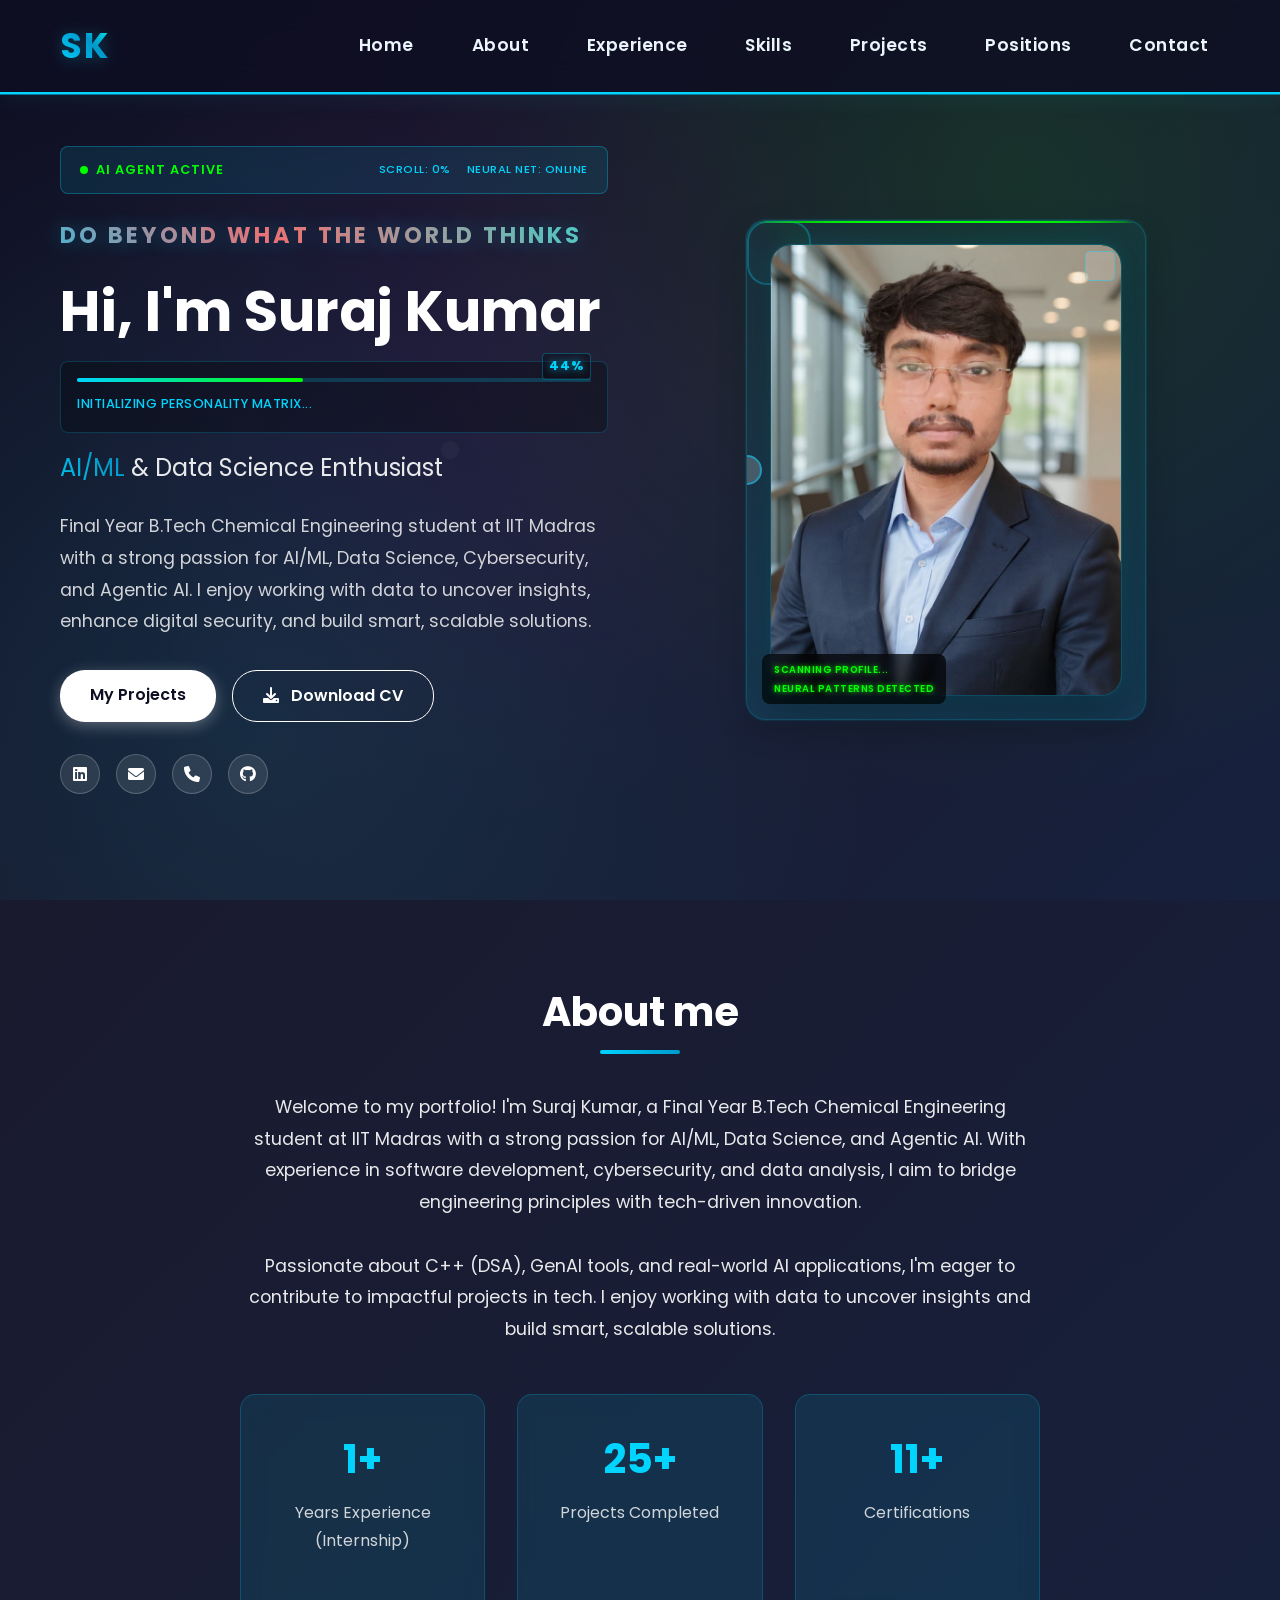
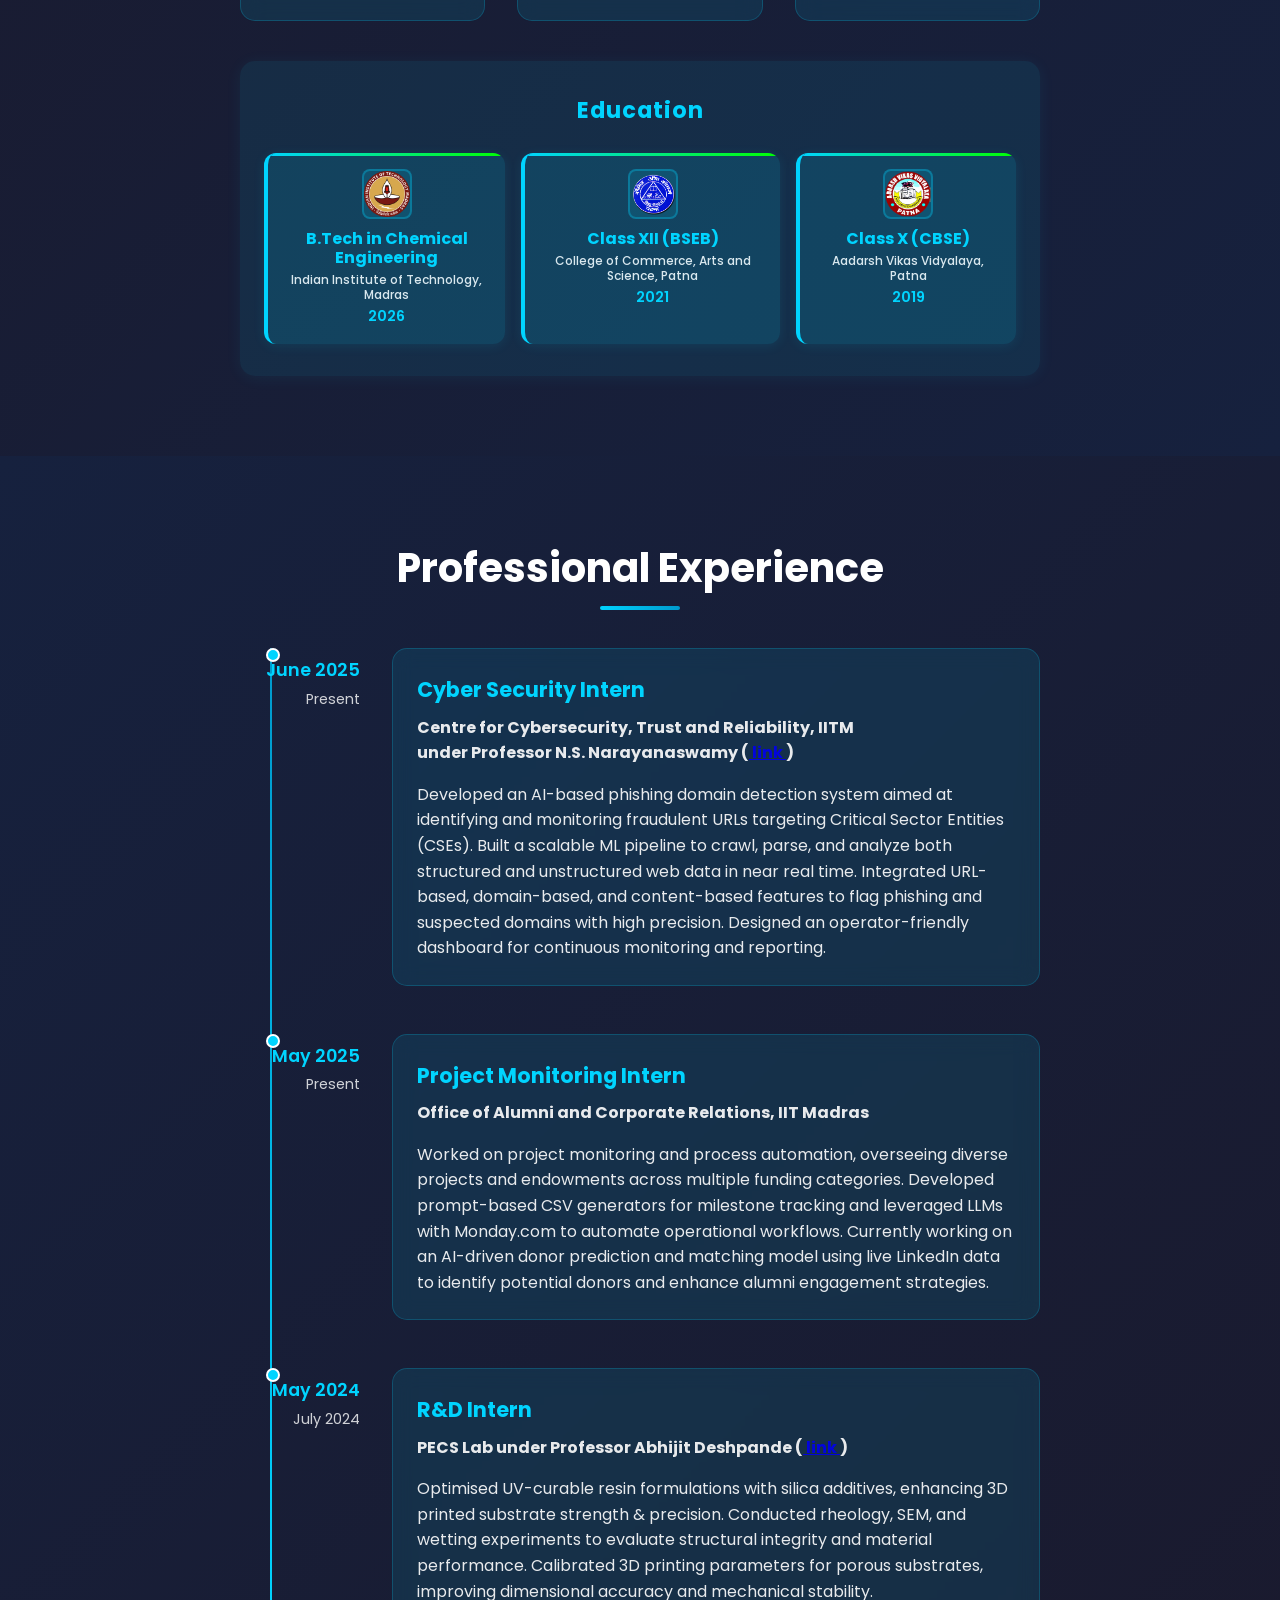
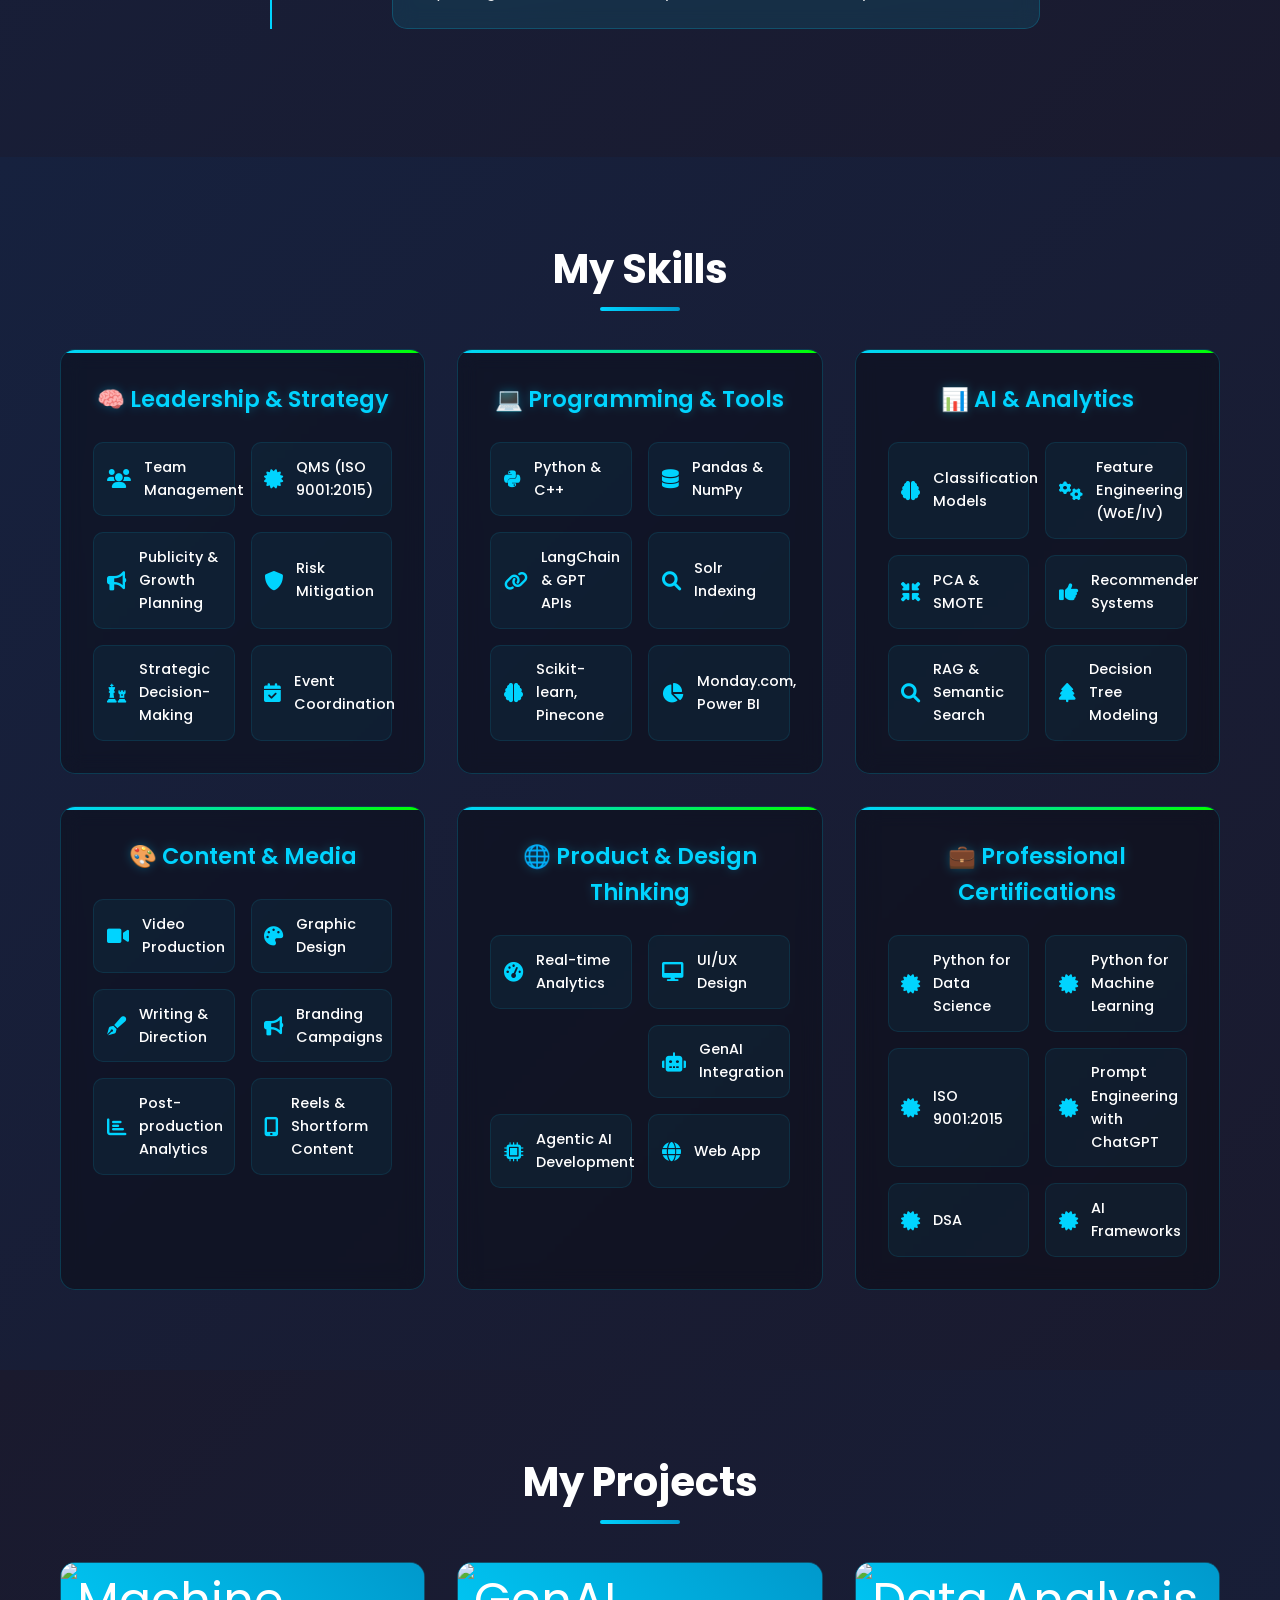
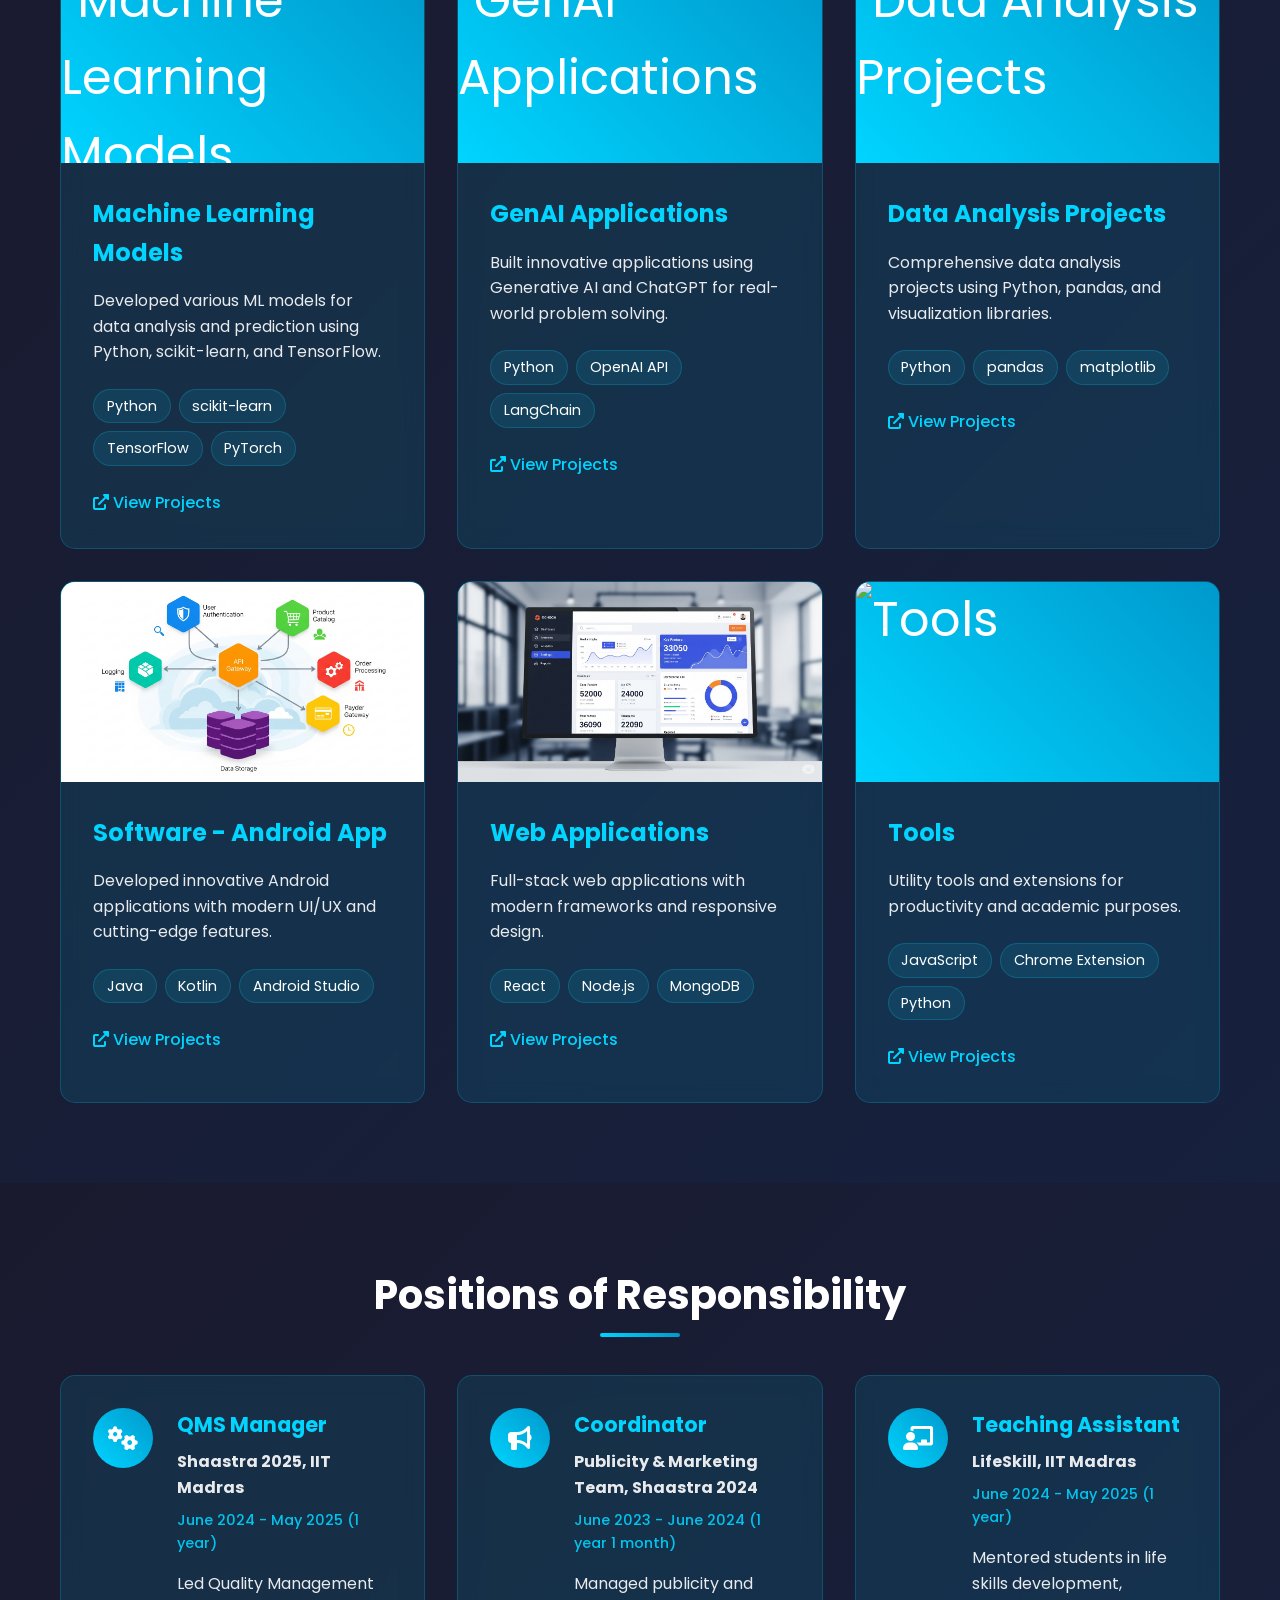
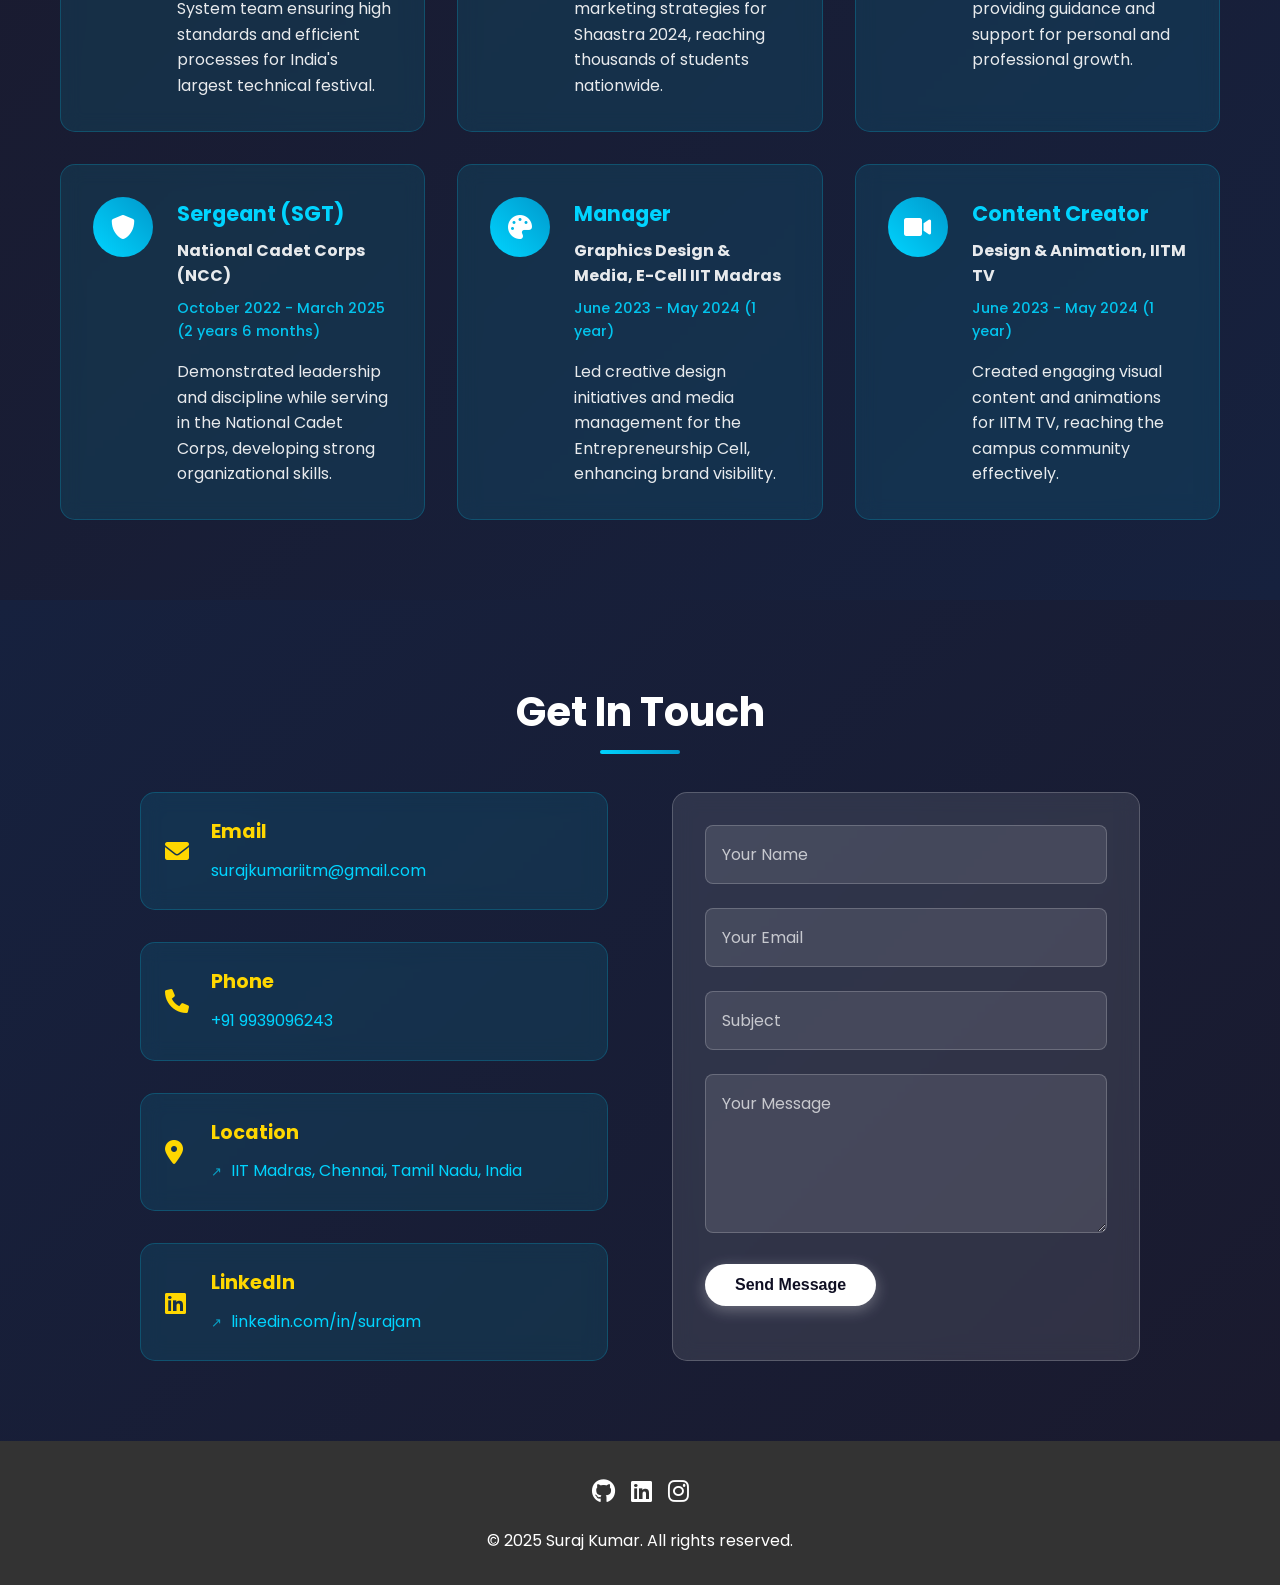
==== commit 271b0703: "Update index.html" ====
--- a/index.html
+++ b/index.html
@@ -218,7 +218,7 @@
                     <div class="experience-content">
                         <h3>Project Monitoring Intern</h3>
                         <h4>Office of Alumni and Corporate Relations, IIT Madras</h4>
-                        <p>Currently monitoring and managing various projects for the alumni relations office, gaining valuable project management experience.</p>
+                        <p>Worked on project monitoring and process automation, overseeing diverse projects and endowments across multiple funding categories. Developed prompt-based CSV generators for milestone tracking and leveraged LLMs with Monday.com to automate operational workflows. Currently working on an AI-driven donor prediction and matching model using live LinkedIn data to identify potential donors and enhance alumni engagement strategies.</p>
                     </div>
                 </div>
                 <div class="experience-item">
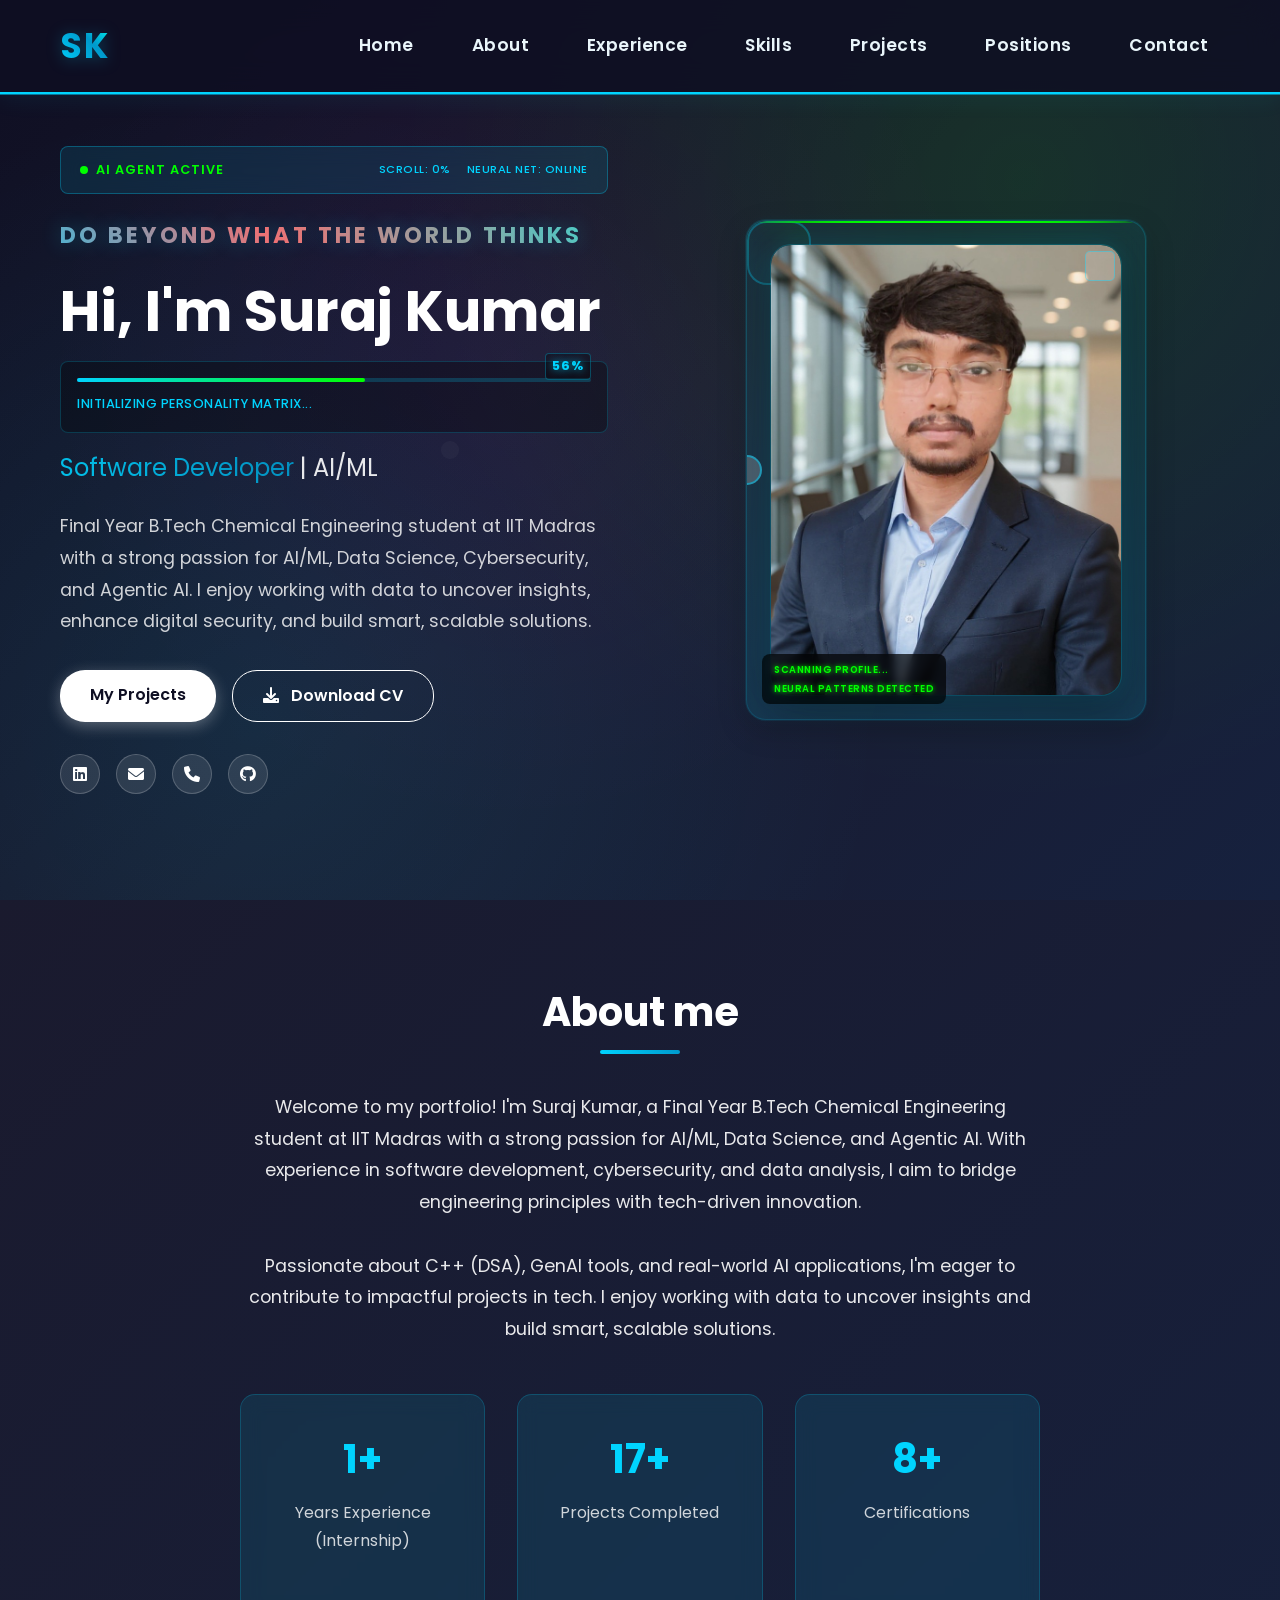
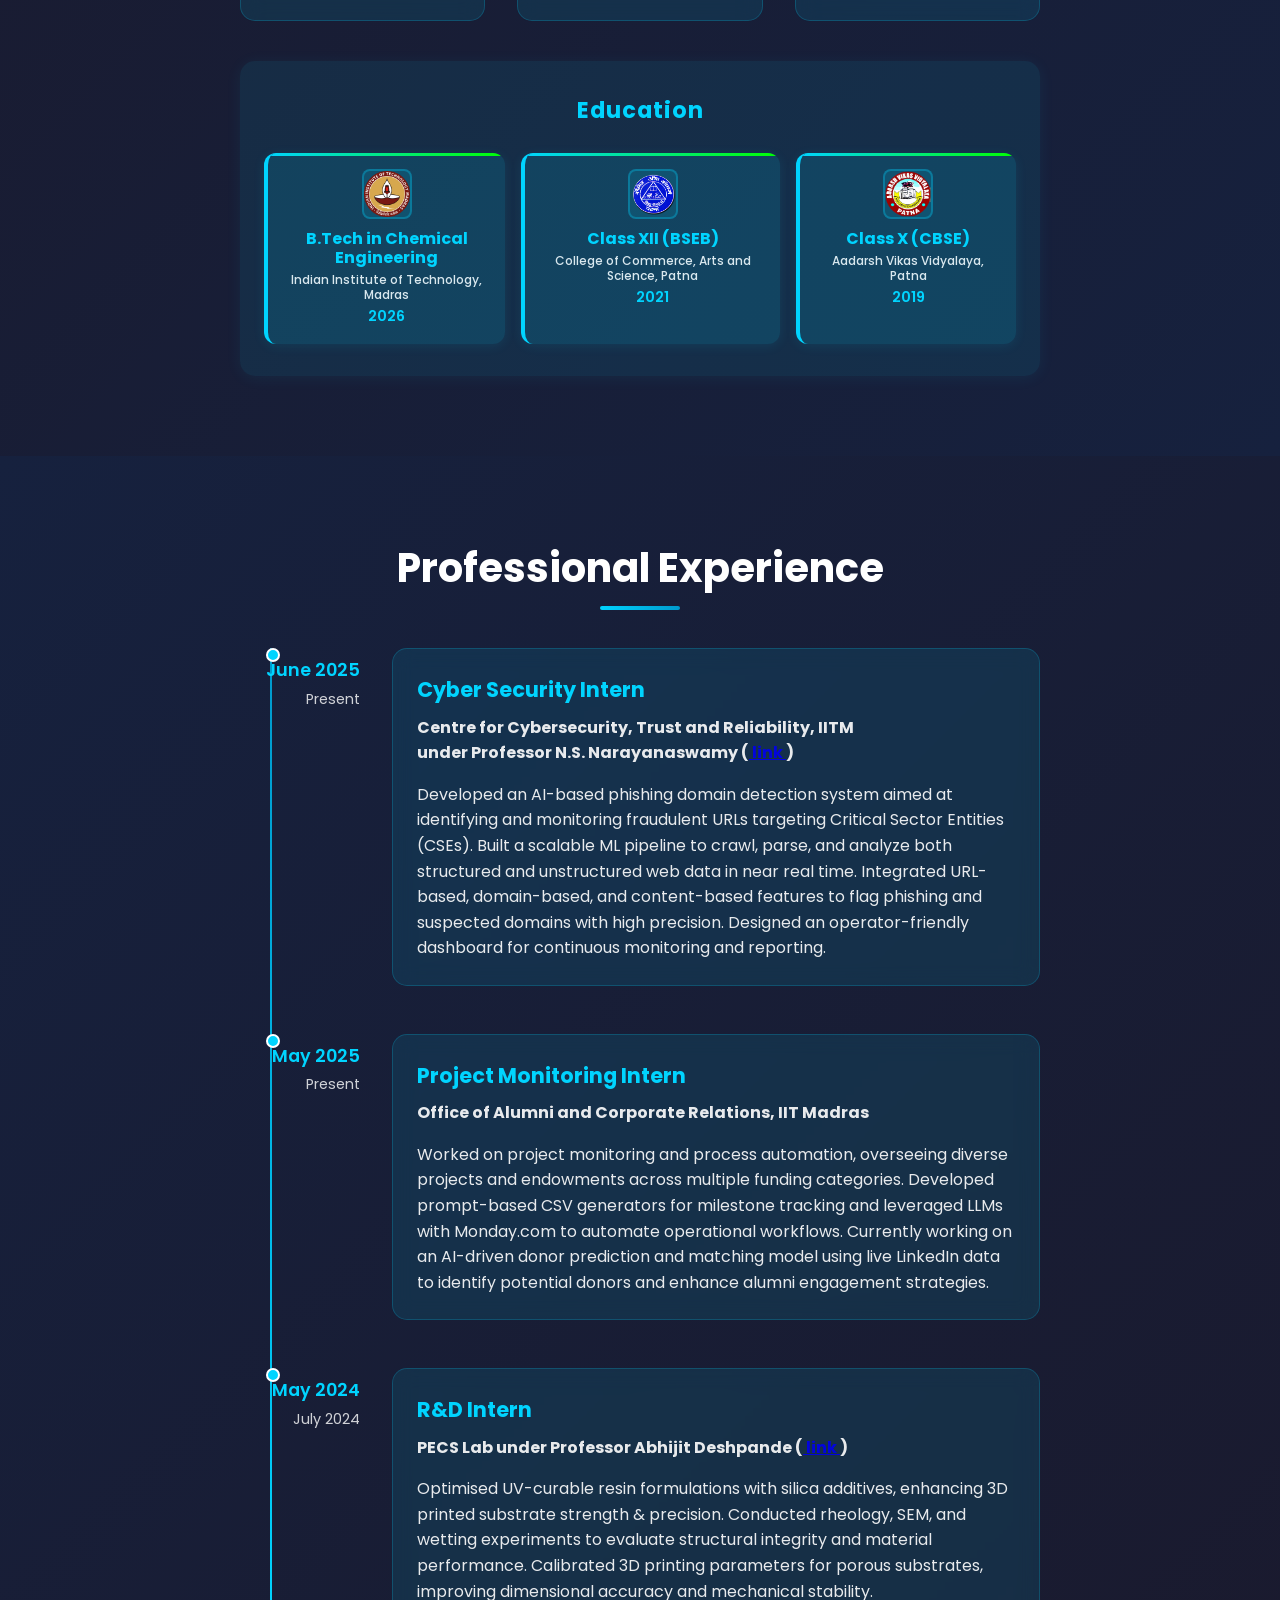
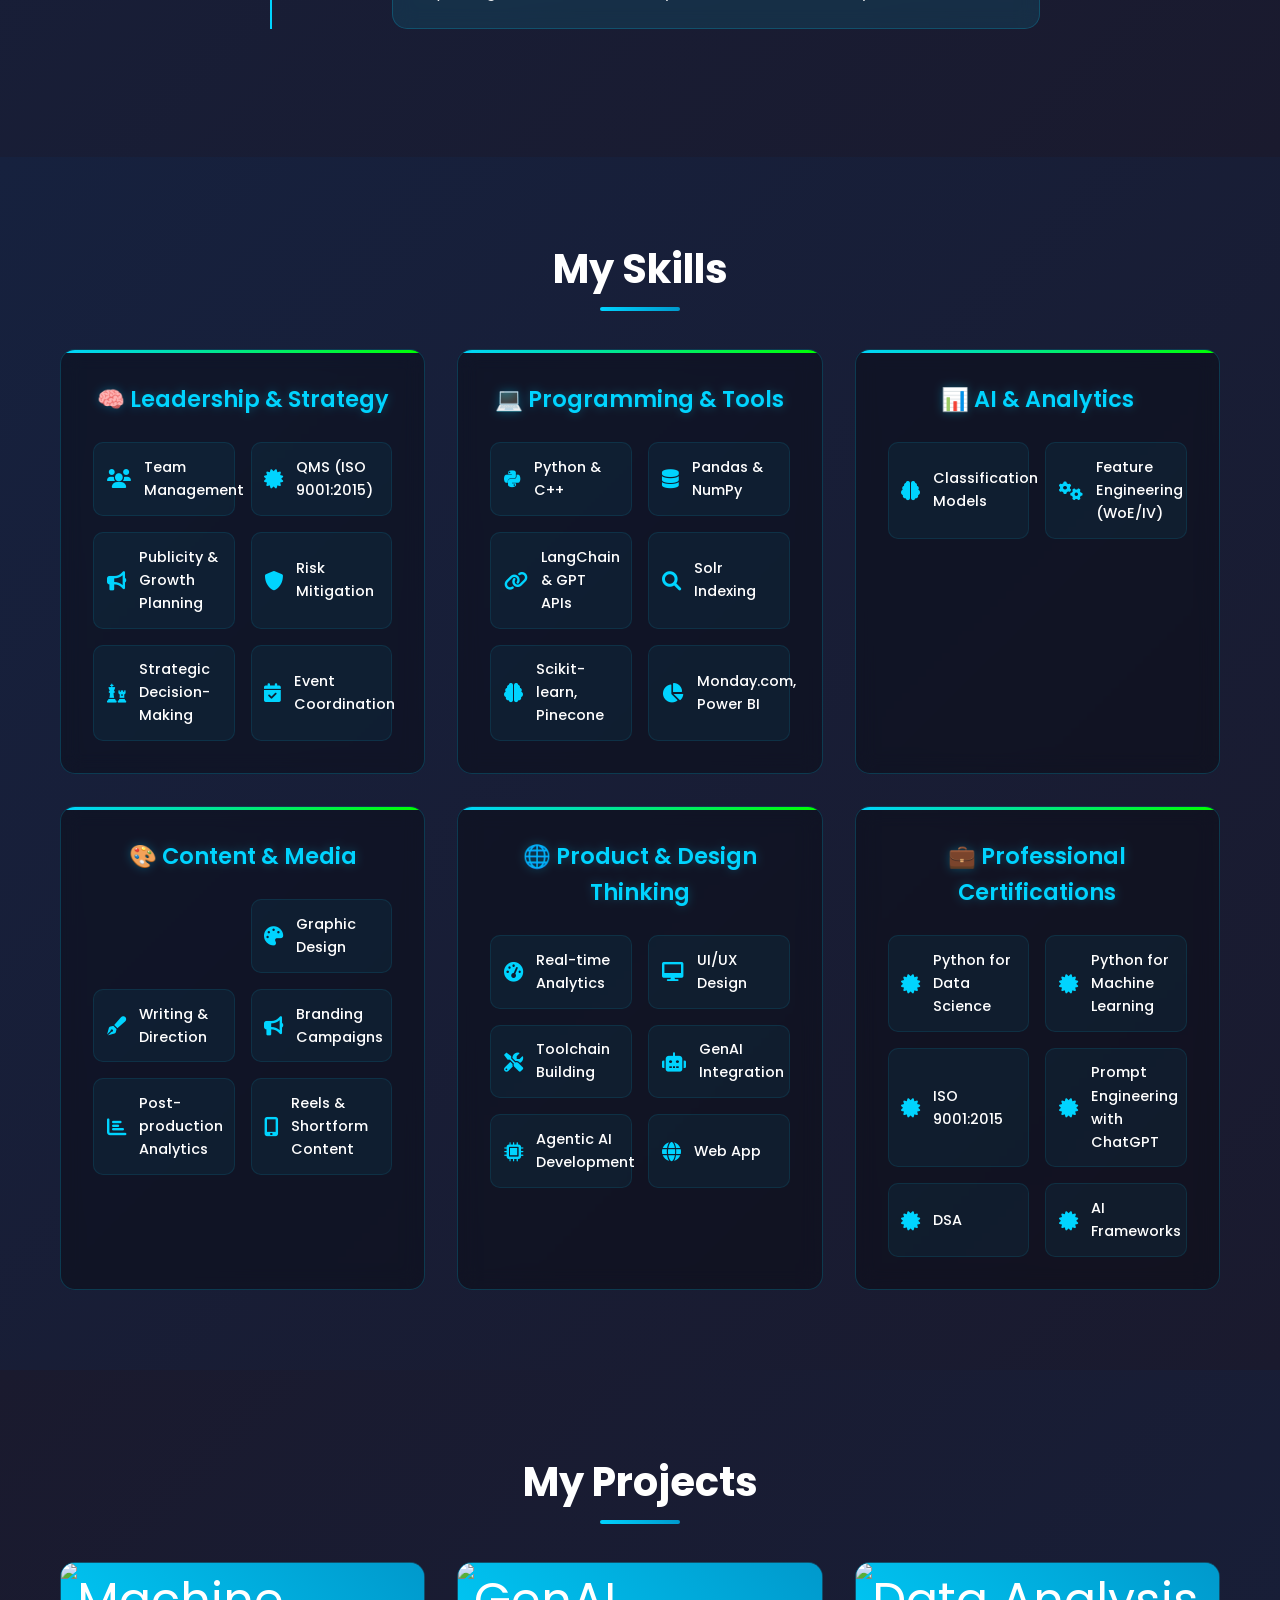
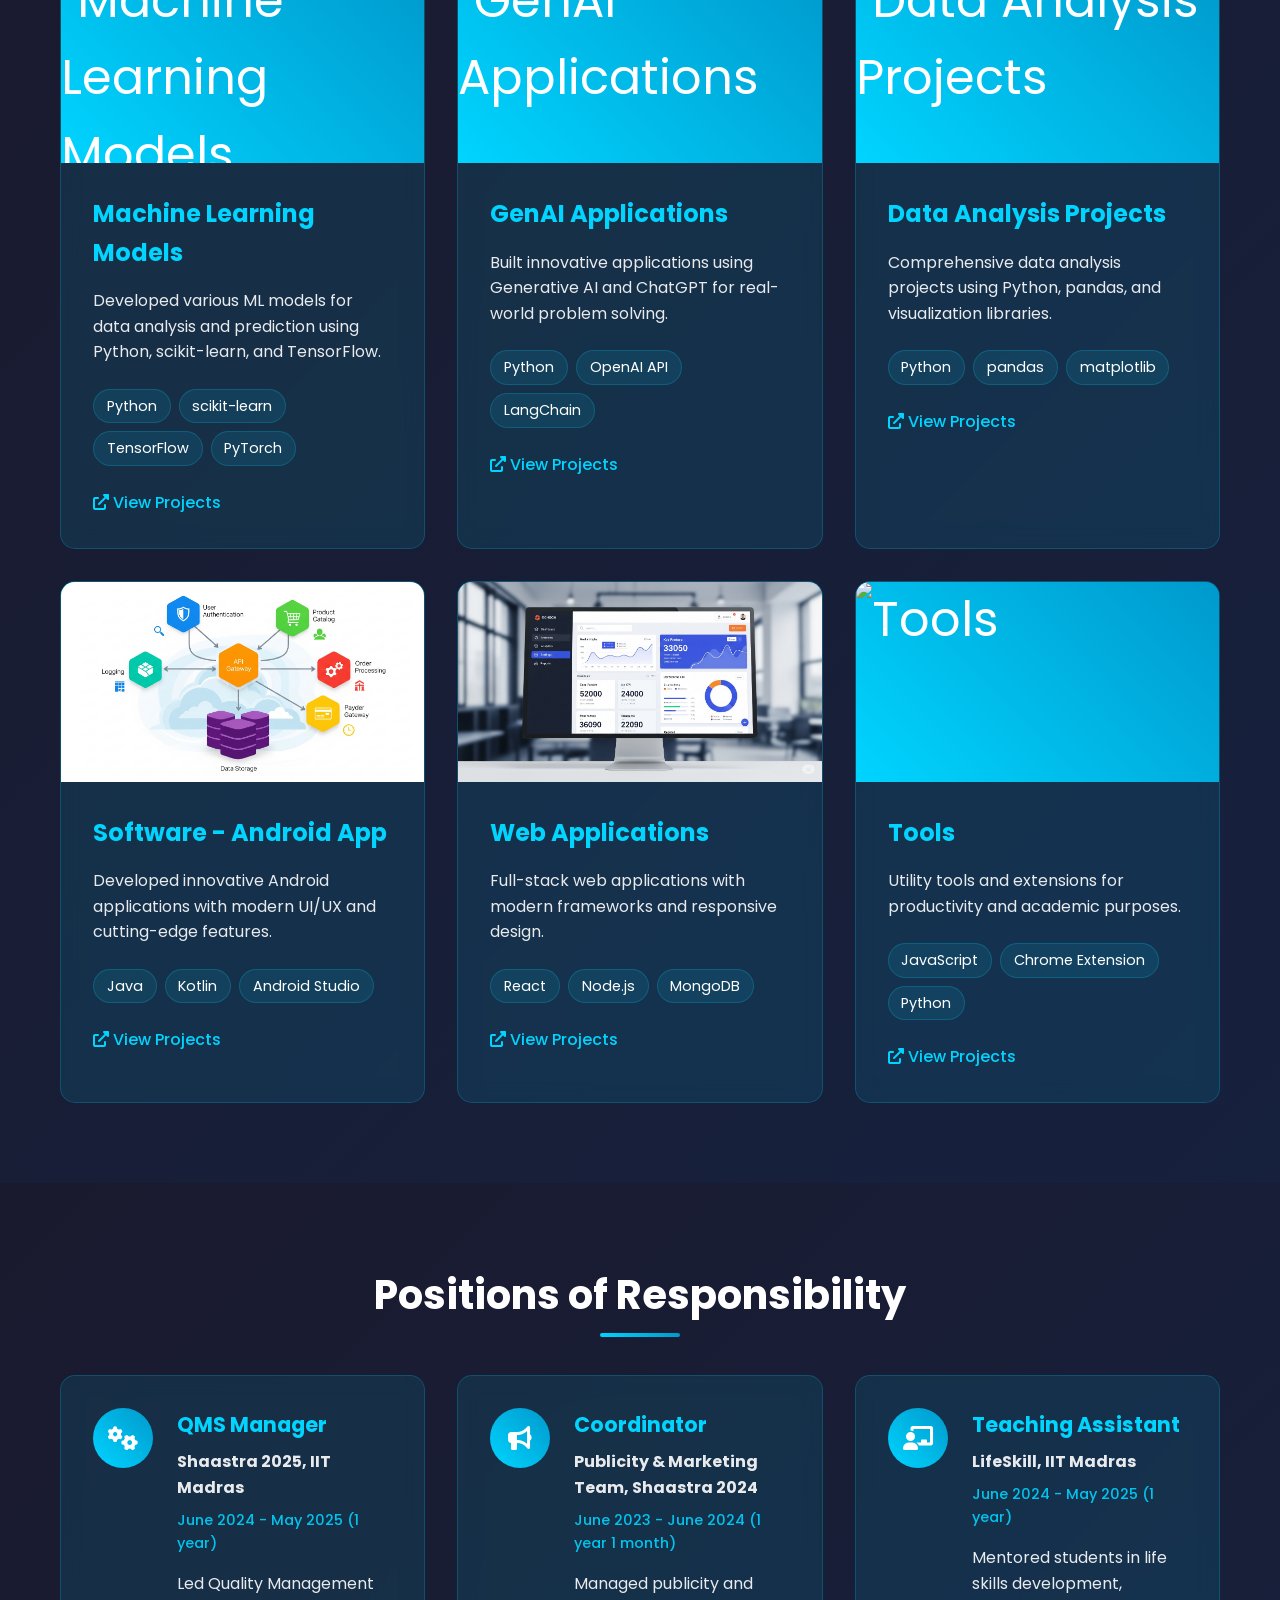
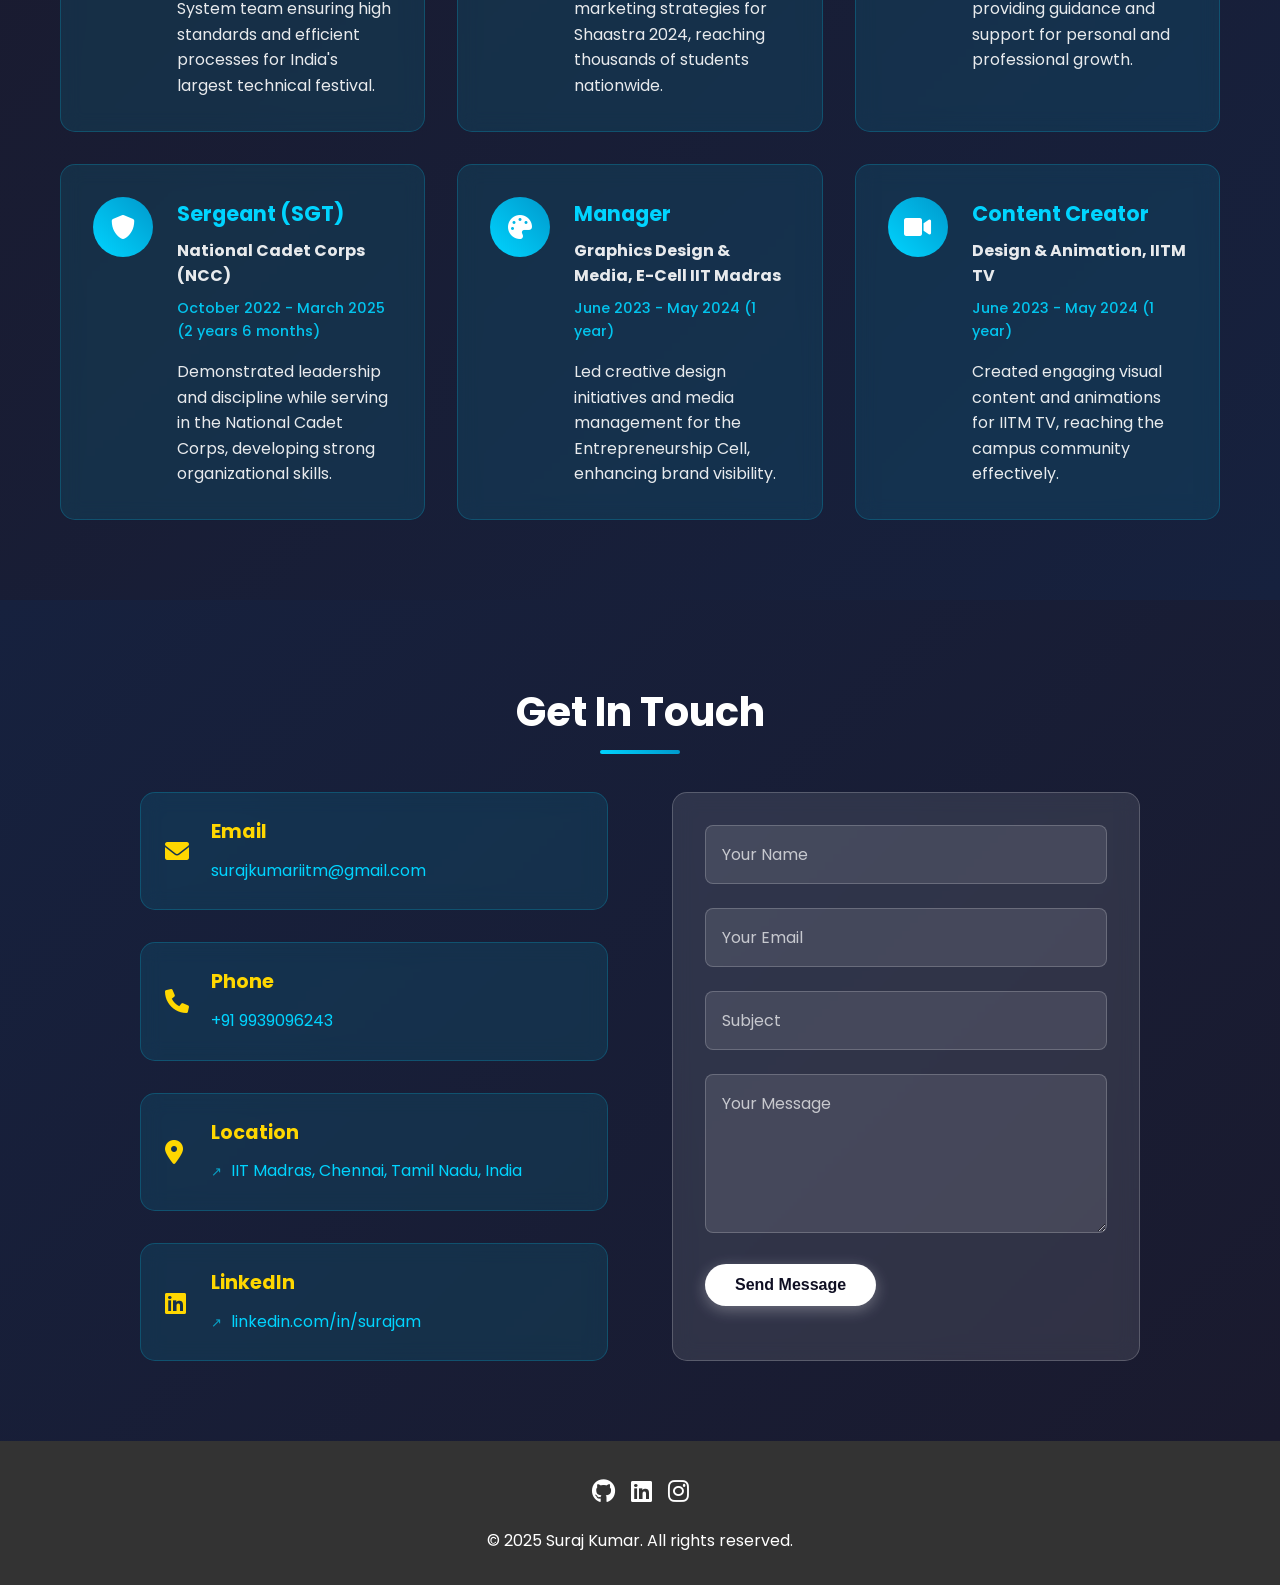
==== commit 2d81c2ee: "Update index.html" ====
--- a/index.html
+++ b/index.html
@@ -72,7 +72,7 @@
                     </div>
                     <span class="processing-text">INITIALIZING PERSONALITY MATRIX...</span>
                 </div>
-                <h2 class="hero-subtitle"><span class="highlight">AI/ML</span> & Data Science Enthusiast</h2>
+                <h2 class="hero-subtitle"><span class="highlight">Software Developer</span> | AI/ML</h2>
                 <p class="hero-description">
                     Final Year B.Tech Chemical Engineering student at IIT Madras with a strong passion for AI/ML, 
                     Data Science, Cybersecurity, and Agentic AI. I enjoy working with data to uncover insights, 
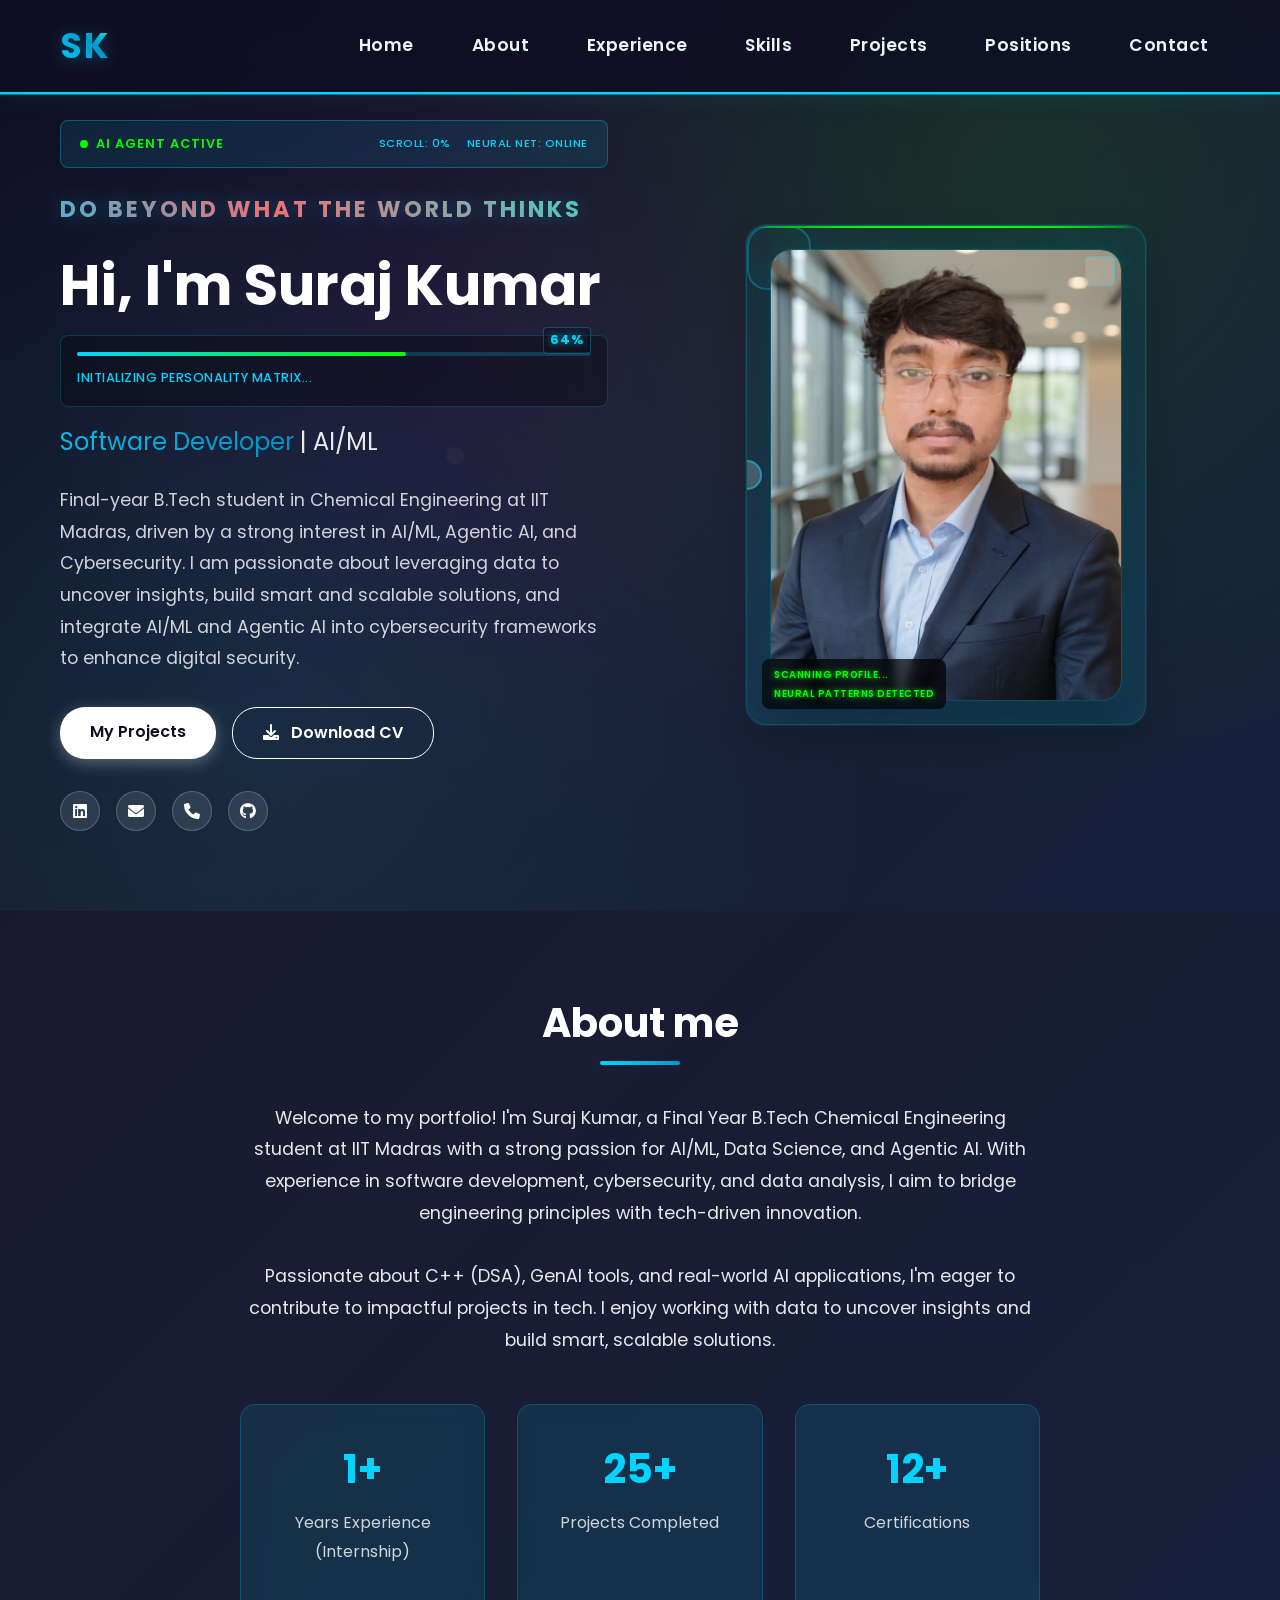
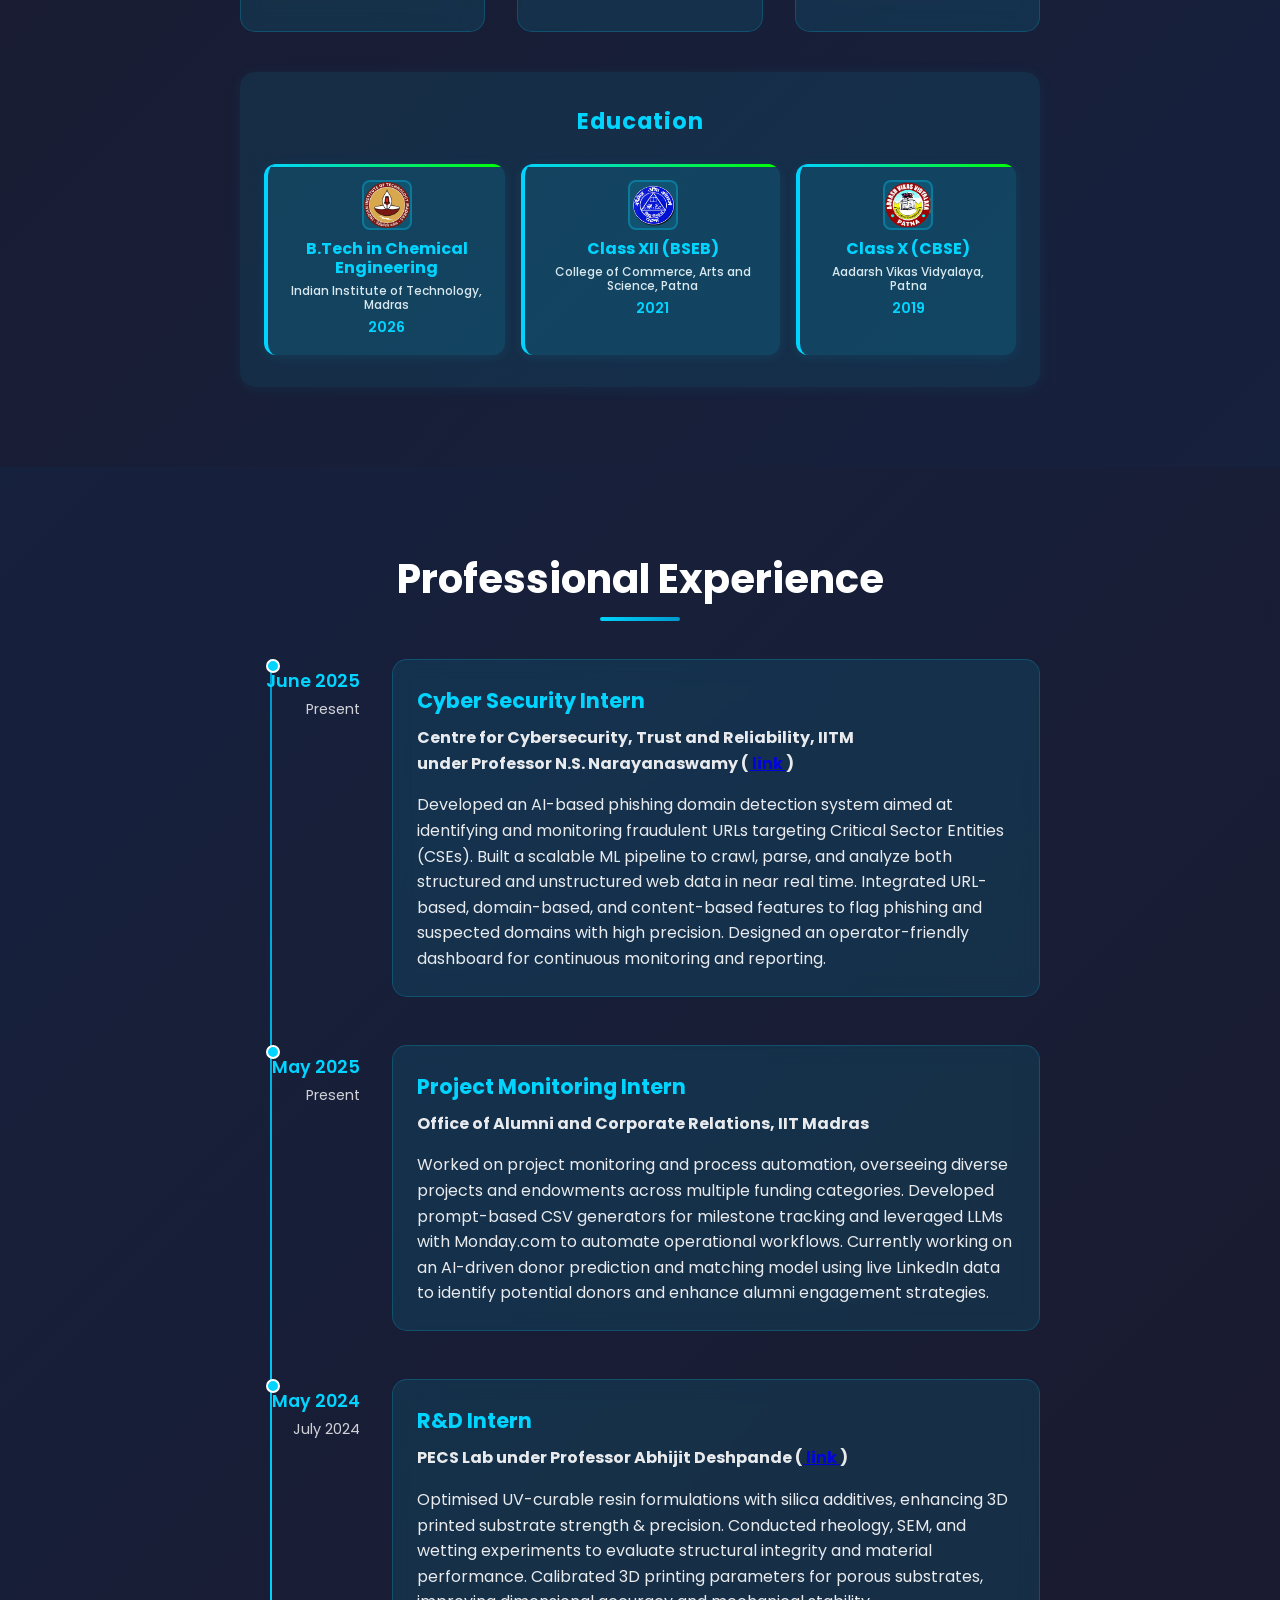
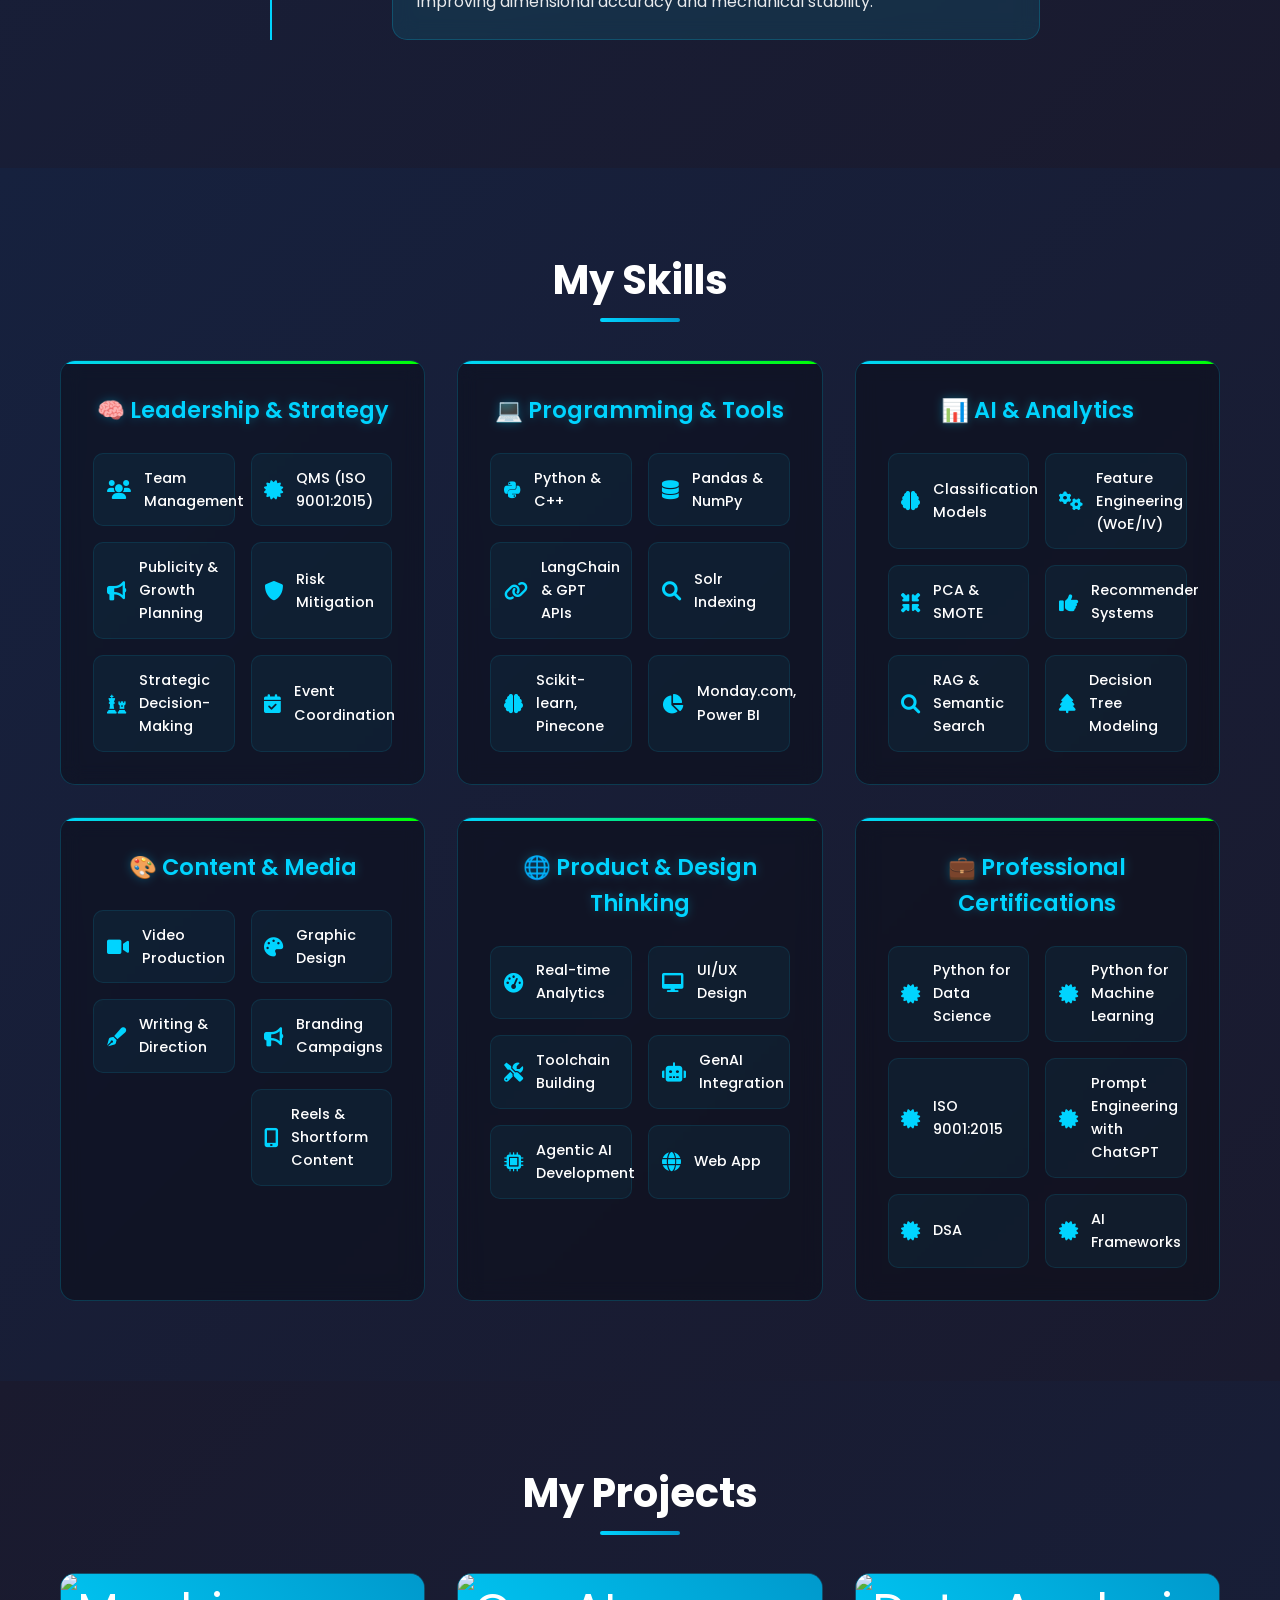
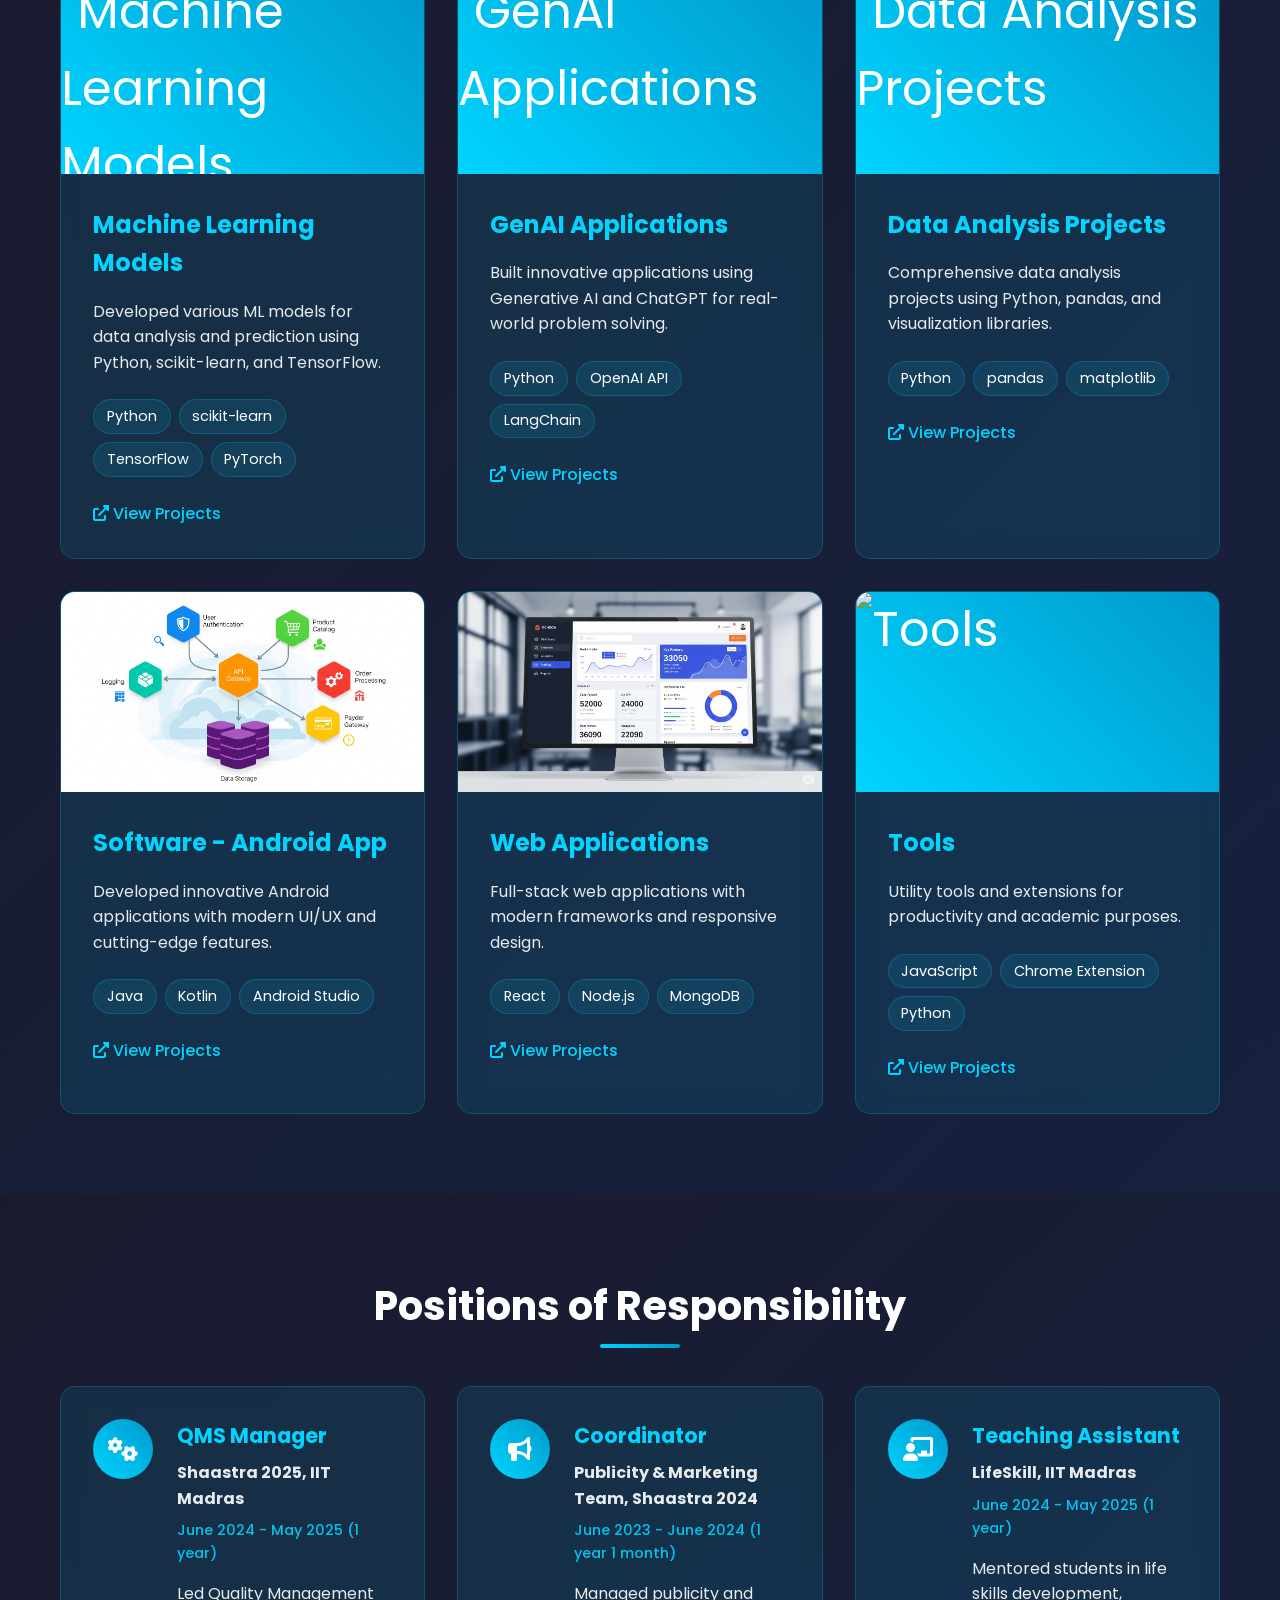
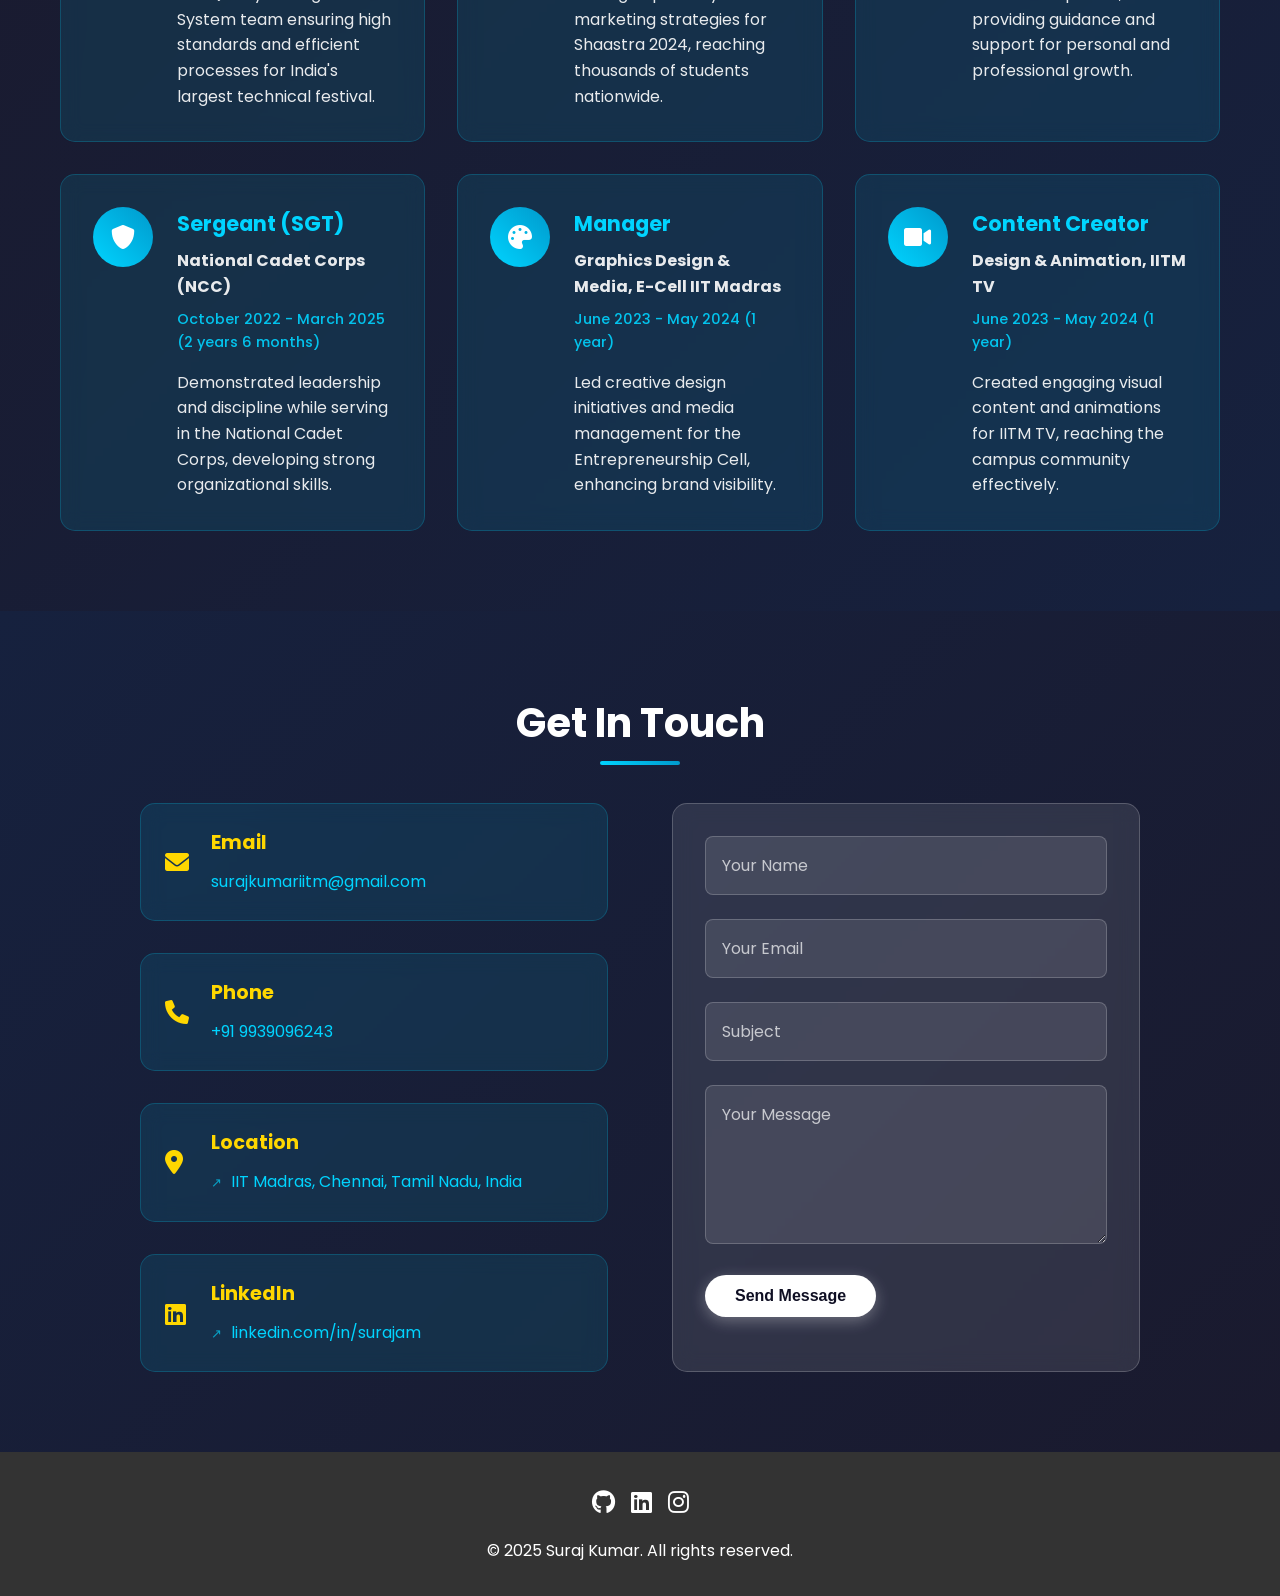
==== commit bb64daa8: "Update index.html" ====
--- a/index.html
+++ b/index.html
@@ -74,9 +74,7 @@
                 </div>
                 <h2 class="hero-subtitle"><span class="highlight">Software Developer</span> | AI/ML</h2>
                 <p class="hero-description">
-                    Final Year B.Tech Chemical Engineering student at IIT Madras with a strong passion for AI/ML, 
-                    Data Science, Cybersecurity, and Agentic AI. I enjoy working with data to uncover insights, 
-                    enhance digital security, and build smart, scalable solutions.
+                   Final-year B.Tech student in Chemical Engineering at IIT Madras, driven by a strong interest in AI/ML, Agentic AI, and Cybersecurity. I am passionate about leveraging data to uncover insights, build smart and scalable solutions, and integrate AI/ML and Agentic AI into cybersecurity frameworks to enhance digital security.
                 </p>
                 <div class="hero-buttons">
                     <a href="#projects" class="btn btn-primary">My Projects</a>
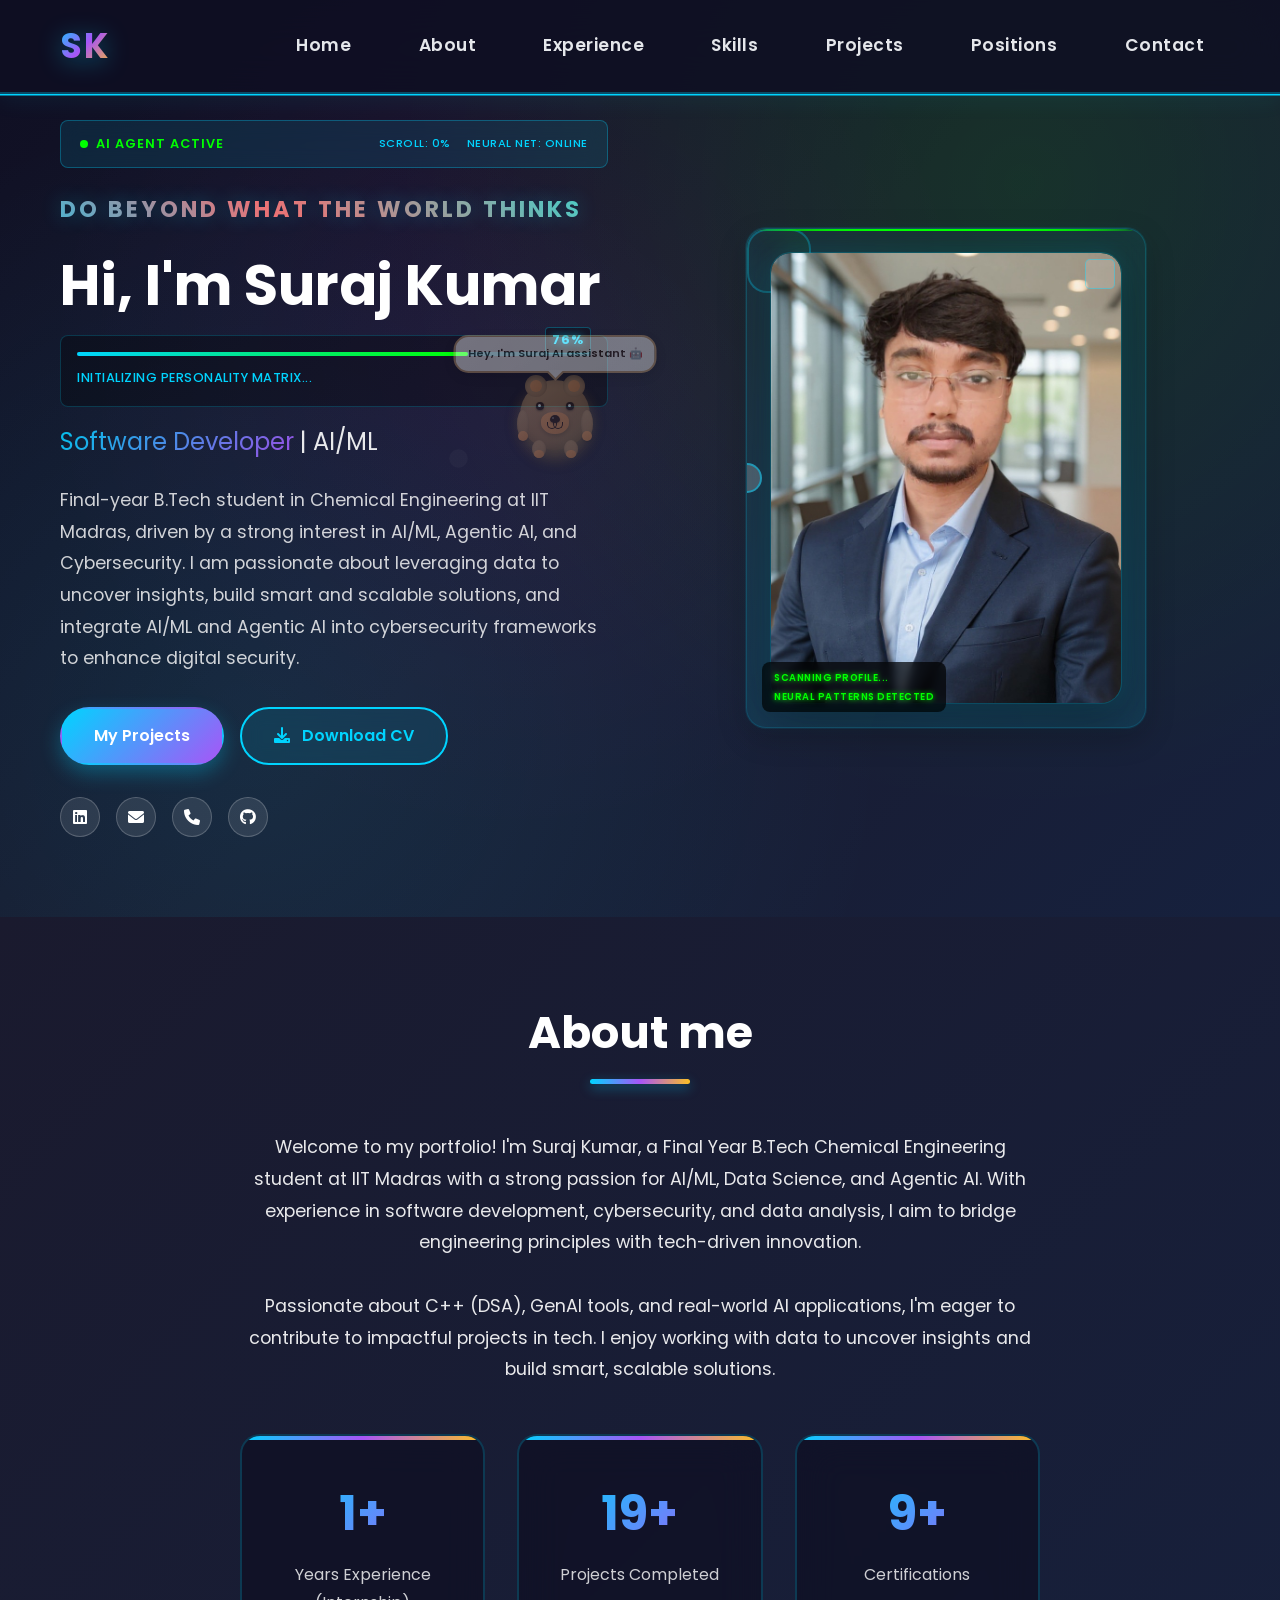
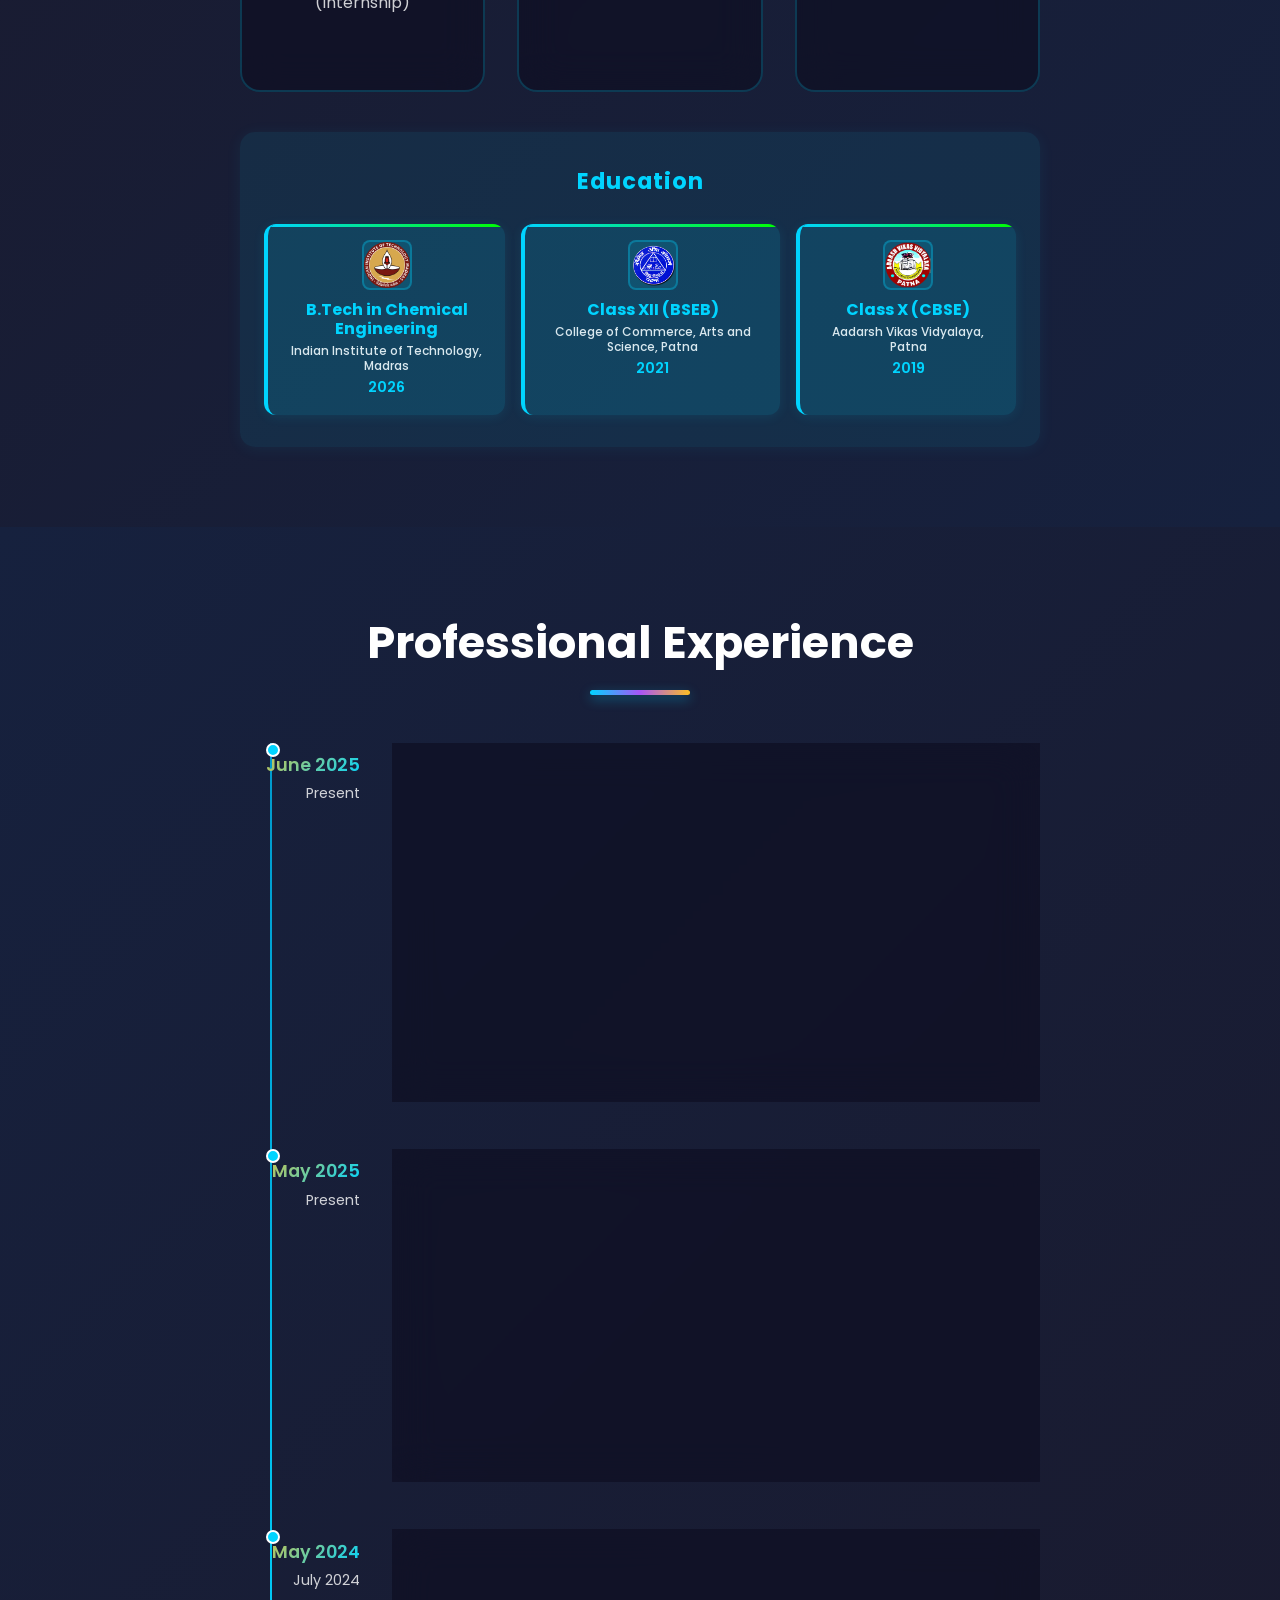
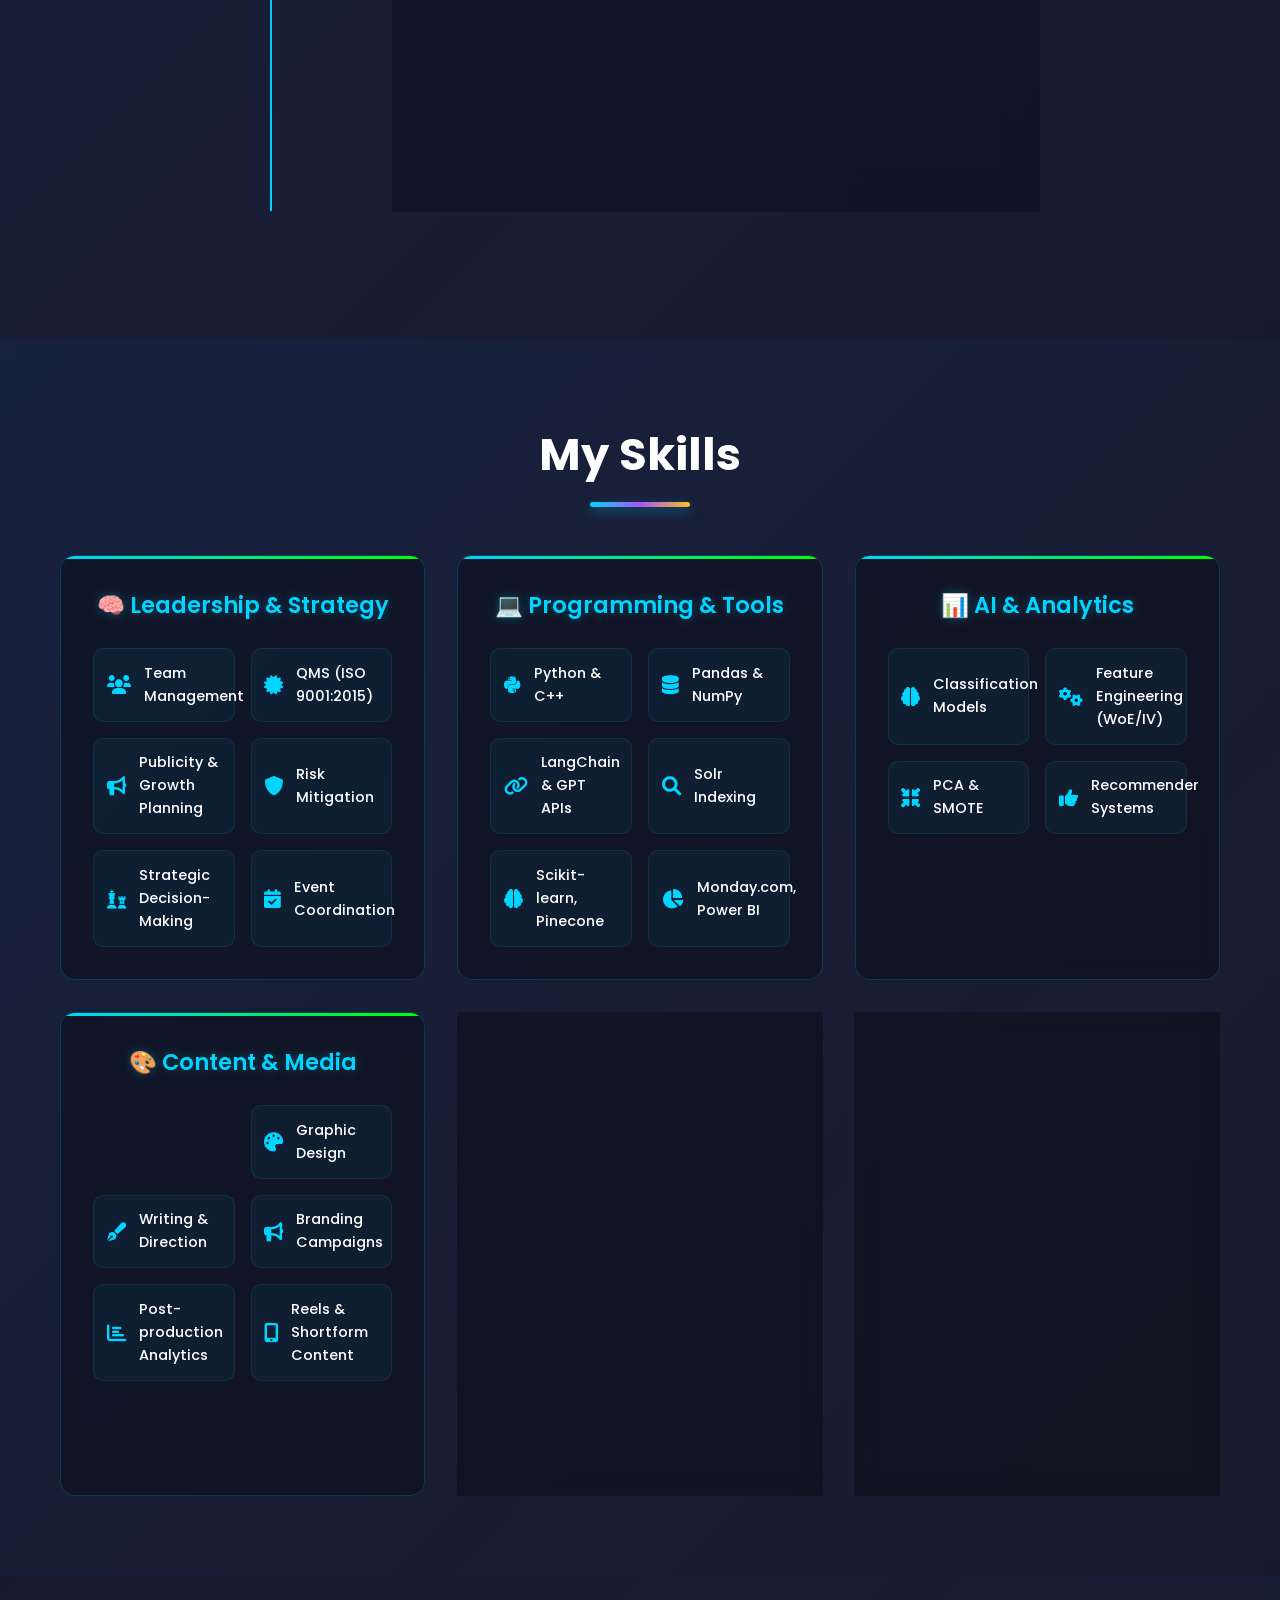
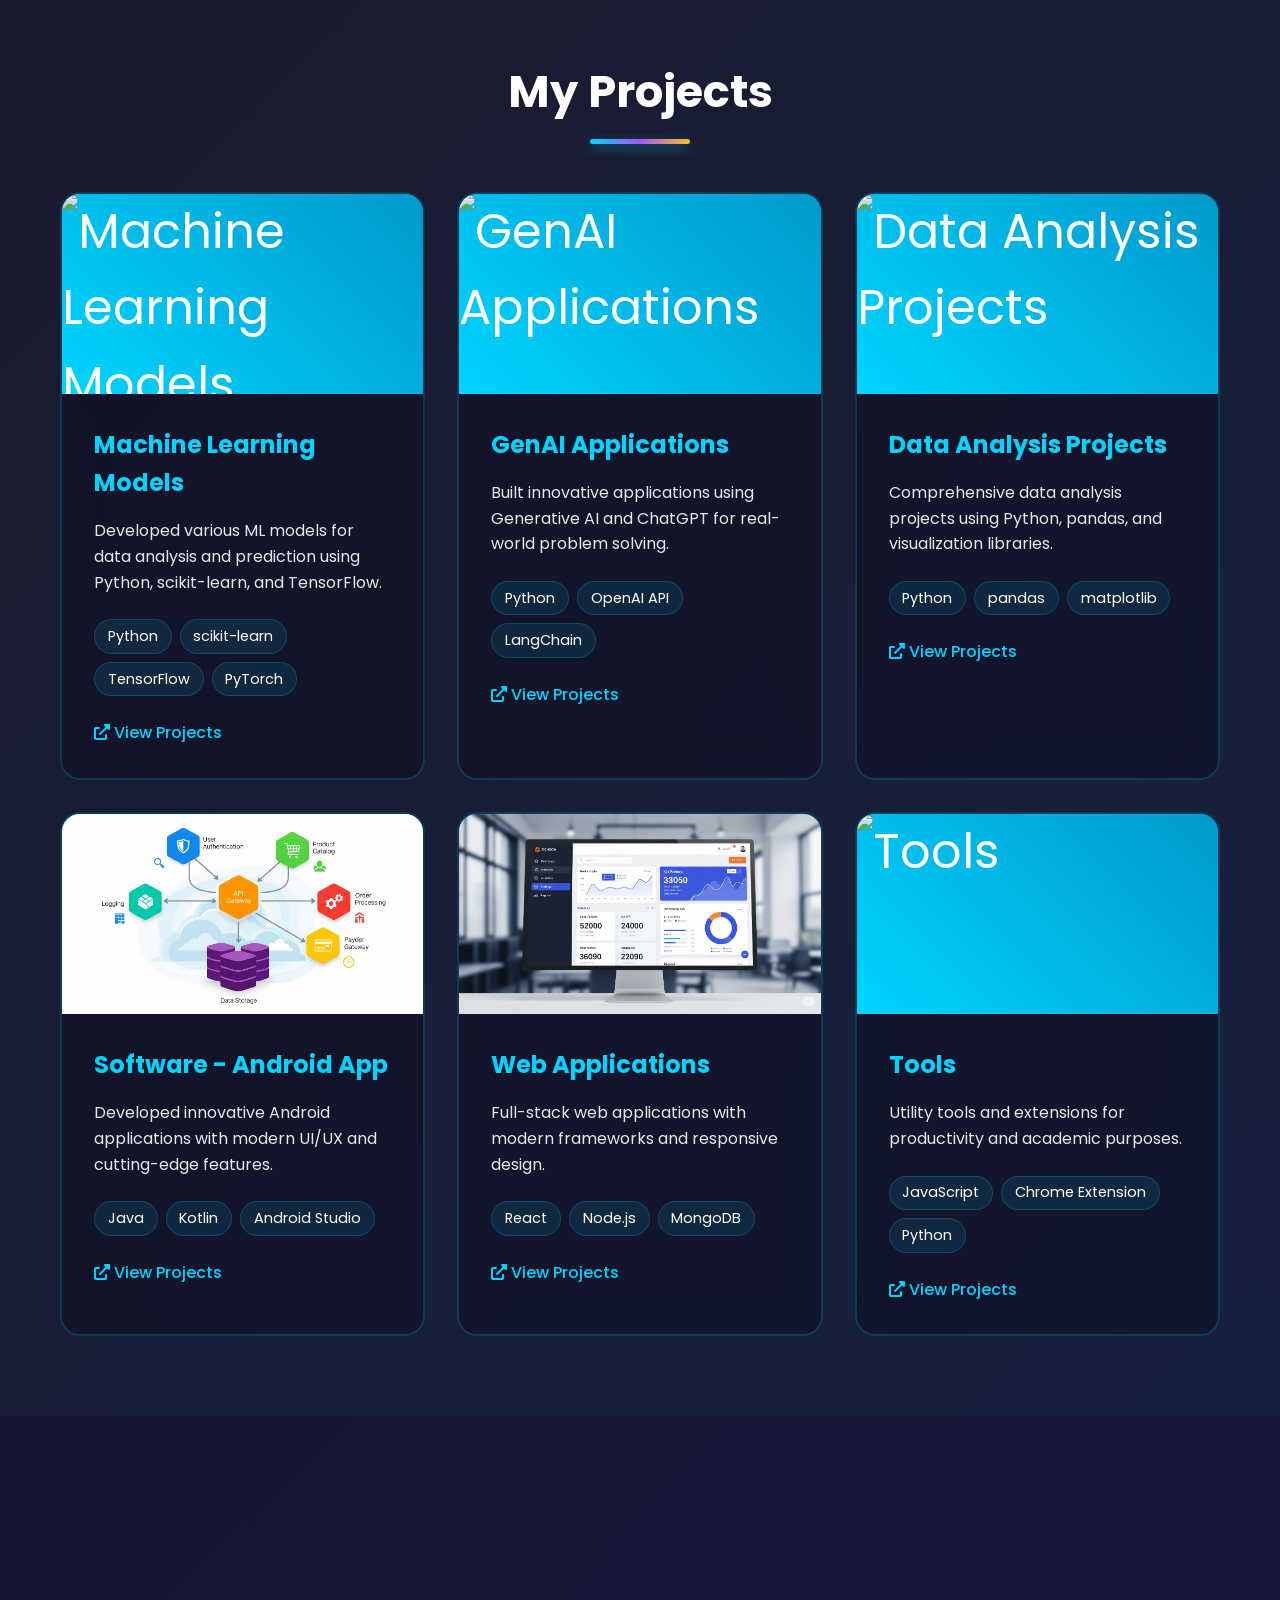
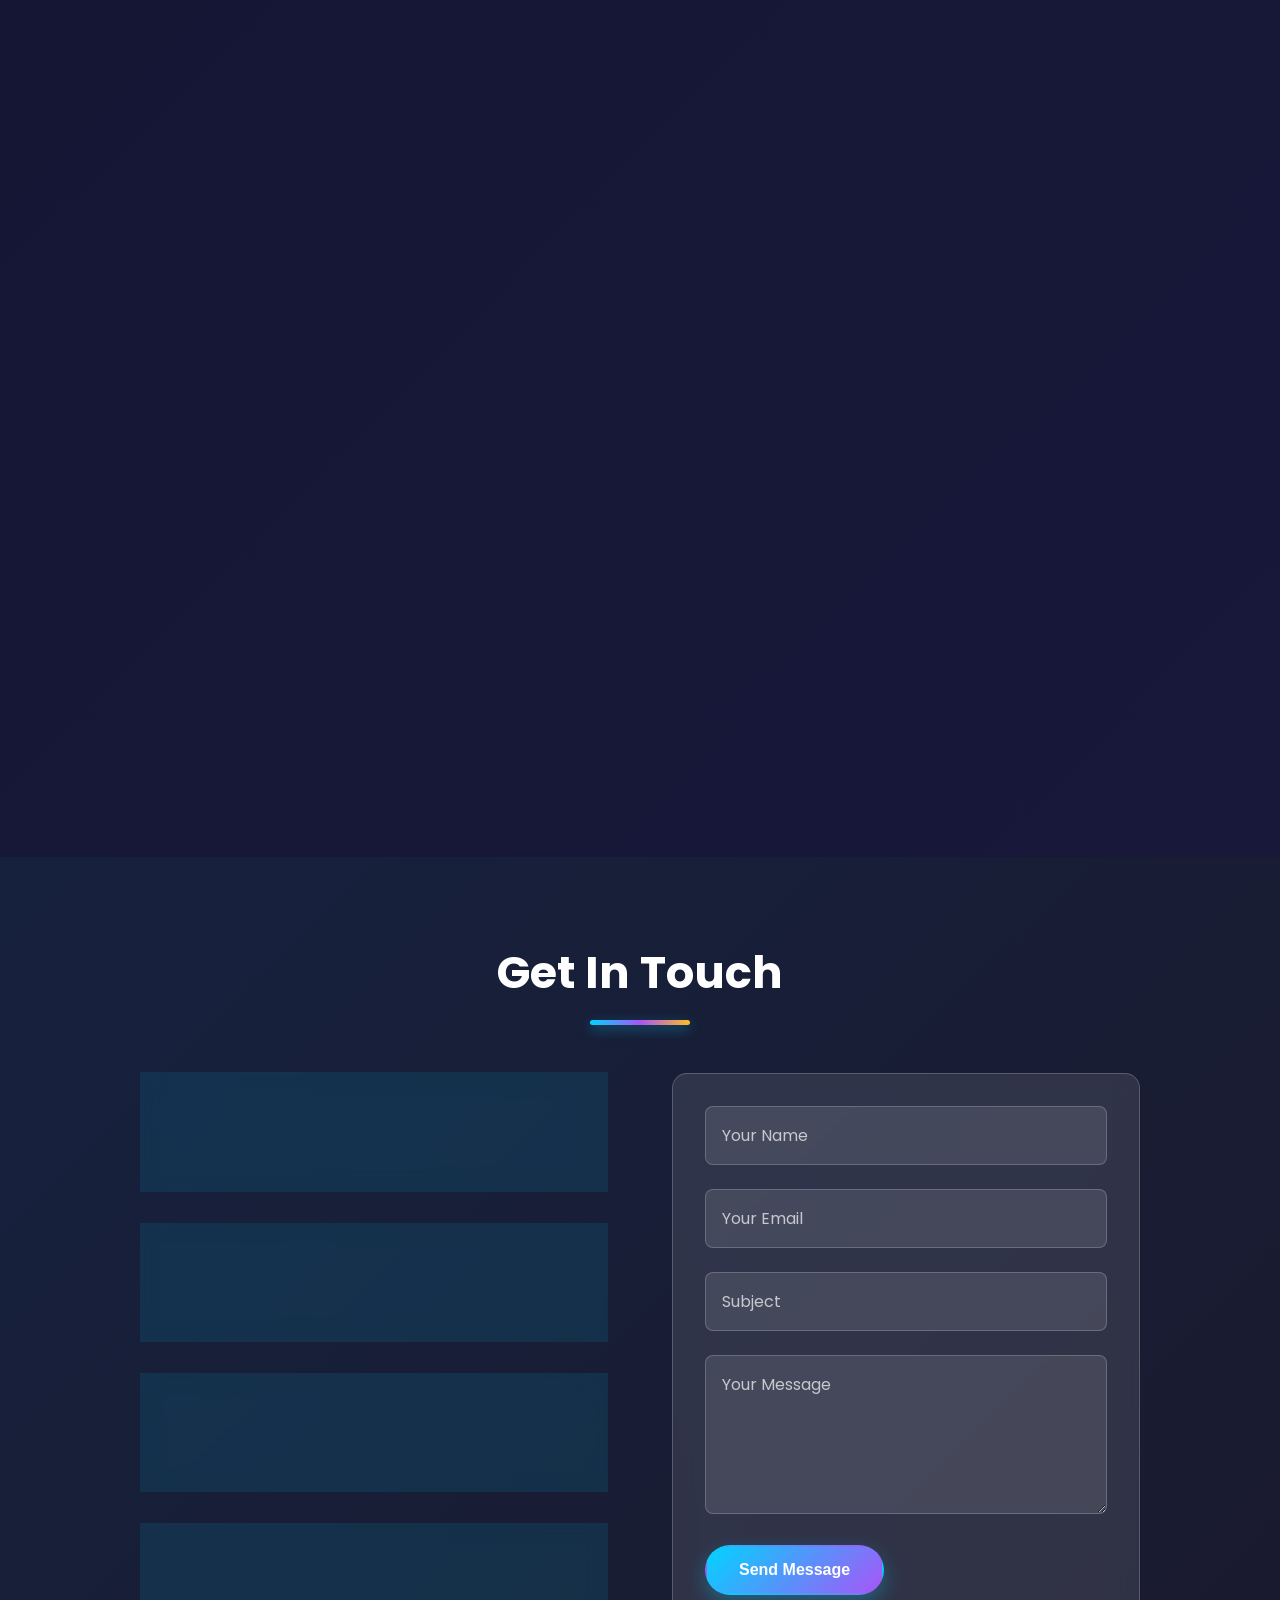
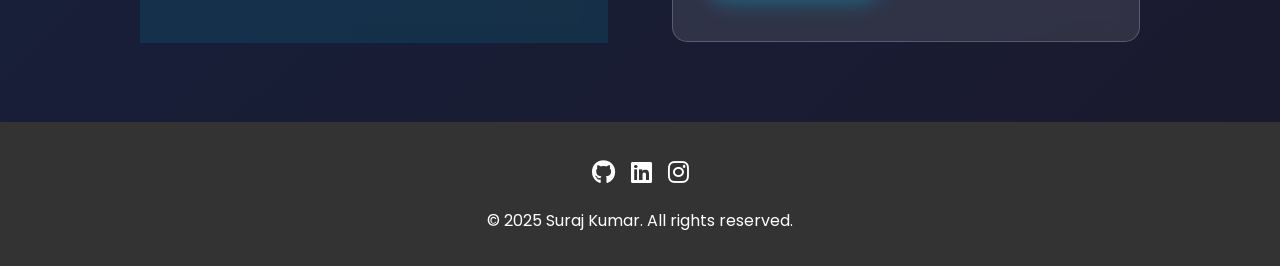
==== commit 5976de86: "Major UI/UX improvements: Enhanced design system, animated welcome screen, text-to-speech teddy assi" ====
--- a/index.html
+++ b/index.html
@@ -5,12 +5,103 @@
     <meta name="viewport" content="width=device-width, initial-scale=1.0">
     <title>Suraj Kumar - AI/ML & Data Science Portfolio</title>
     <link rel="stylesheet" href="styles.css">
+    <link rel="stylesheet" href="welcome-animation.css">
     <link href="https://cdnjs.cloudflare.com/ajax/libs/font-awesome/6.0.0/css/all.min.css" rel="stylesheet">
     <link href="https://fonts.googleapis.com/css2?family=Poppins:wght@300;400;500;600;700&display=swap" rel="stylesheet">
 </head>
 <body>
+    <!-- Welcome Animation Screen -->
+    <div class="welcome-overlay" id="welcomeOverlay">
+        <!-- Animated Teddy Bear Running -->
+        <div class="welcome-teddy">
+            <div class="teddy-body">
+                <div class="teddy-arm left"></div>
+                <div class="teddy-arm right"></div>
+            </div>
+            <div class="teddy-head">
+                <div class="teddy-ear left"></div>
+                <div class="teddy-ear right"></div>
+                <div class="teddy-eye left"></div>
+                <div class="teddy-eye right"></div>
+                <div class="teddy-snout">
+                    <div class="teddy-nose"></div>
+                    <div class="teddy-mouth"></div>
+                </div>
+            </div>
+        </div>
+        
+        <!-- Laptop on the right -->
+        <div class="laptop">
+            <div class="laptop-screen">
+                <div class="laptop-code">
+                    <div>&gt; Loading portfolio...</div>
+                    <div>&gt; Initializing AI...</div>
+                    <div>&gt; Loading projects...</div>
+                    <div>&gt; Ready! 🚀</div>
+                </div>
+            </div>
+            <div class="laptop-base"></div>
+        </div>
+        
+        <!-- Sparkle effect when catching -->
+        <div class="catch-sparkle"></div>
+        
+        <!-- Welcome Message -->
+        <div class="welcome-message">
+            <h1>Welcome! 🎉</h1>
+            <p>Let's explore my portfolio</p>
+        </div>
+    </div>
+    
     <!-- Animated Stars Background -->
     <div class="stars-container" id="starsContainer"></div>
+    
+    <!-- Teddy Bear Cursor Effect -->
+    <div id="teddycursor">
+        <div class="teddy face">
+            <div class="speech-bubble" id="teddySpeech">
+                <span id="speechText">Hey, I'm Suraj AI assistant 🤖</span>
+            </div>
+            <div class="ears">
+                <div class="ear left"></div>
+                <div class="ear right"></div>
+            </div>
+            <div class="eyes">
+                <div class="eye left"></div>
+                <div class="eye right"></div>
+            </div>
+            <div class="snout">
+                <div class="nose"></div>
+                <div class="mouth"></div>
+            </div>
+            <div class="arms">
+                <div class="arm left"></div>
+                <div class="arm right"></div>
+            </div>
+            <div class="legs">
+                <div class="leg left"></div>
+                <div class="leg right"></div>
+            </div>
+        </div>
+        <div class="teddy"></div>
+        <div class="teddy"></div>
+        <div class="teddy"></div>
+        <div class="teddy"></div>
+        <div class="teddy"></div>
+        <div class="teddy"></div>
+        <div class="teddy"></div>
+        <div class="teddy"></div>
+        <div class="teddy"></div>
+        <div class="teddy"></div>
+        <div class="teddy"></div>
+        <div class="teddy"></div>
+        <div class="teddy"></div>
+        <div class="teddy"></div>
+        <div class="teddy"></div>
+        <div class="teddy"></div>
+        <div class="teddy"></div>
+        <div class="teddy"></div>
+    </div>
     
     <!-- Navigation -->
     <nav class="navbar">
--- a/styles.css
+++ b/styles.css
@@ -7,16 +7,31 @@
 
 html {
     scroll-behavior: smooth;
+    scroll-padding-top: 80px; /* Account for fixed navbar */
 }
 
 body {
     font-family: 'Poppins', sans-serif;
     line-height: 1.6;
     color: #ffffff;
-    background: linear-gradient(135deg, #0f0f23 0%, #1a1a2e 50%, #16213e 100%);
+    background: linear-gradient(135deg, #0a0a1f 0%, #1a1a3e 25%, #0f1b35 50%, #1a1a3e 75%, #0a0a1f 100%);
+    background-size: 400% 400%;
+    animation: gradientFlow 15s ease infinite;
     min-height: 100vh;
     position: relative;
     overflow-x: hidden;
+}
+
+@keyframes gradientFlow {
+    0% {
+        background-position: 0% 50%;
+    }
+    50% {
+        background-position: 100% 50%;
+    }
+    100% {
+        background-position: 0% 50%;
+    }
 }
 
 /* Animated Stars Background */
@@ -144,13 +159,15 @@
     position: fixed;
     top: 0;
     width: 100%;
-    background: rgba(15, 15, 35, 0.85);
-    box-shadow: 0 4px 24px 0 rgba(0, 212, 255, 0.08), 0 1.5px 0 0 #00d4ff;
-    border-bottom: 1.5px solid #00d4ff;
-    backdrop-filter: blur(16px);
+    background: rgba(15, 15, 35, 0.75);
+    box-shadow: 0 8px 32px 0 rgba(0, 212, 255, 0.12), 
+                0 2px 0 0 rgba(0, 212, 255, 0.5);
+    border-bottom: 2px solid rgba(0, 212, 255, 0.3);
+    backdrop-filter: blur(20px);
+    -webkit-backdrop-filter: blur(20px);
     z-index: 1000;
     padding: 1.1rem 0;
-    transition: background 0.3s, box-shadow 0.3s, border-bottom 0.3s;
+    transition: all 0.3s cubic-bezier(0.4, 0, 0.2, 1);
 }
 
 .nav-container {
@@ -166,17 +183,18 @@
     font-size: 2.2rem;
     font-weight: 700;
     letter-spacing: 2px;
-    background: linear-gradient(45deg, #00d4ff, #0099cc 60%, #00fff0 100%);
+    background: linear-gradient(135deg, #00d4ff 0%, #a855f7 50%, #fbbf24 100%);
     -webkit-background-clip: text;
     -webkit-text-fill-color: transparent;
     background-clip: text;
     text-decoration: none;
-    transition: filter 0.3s;
-    filter: drop-shadow(0 2px 8px #00d4ff44);
+    transition: all 0.3s ease;
+    filter: drop-shadow(0 4px 12px rgba(0, 212, 255, 0.4));
 }
 
 .nav-logo a:hover {
-    filter: drop-shadow(0 4px 16px #00fff088);
+    filter: drop-shadow(0 6px 20px rgba(168, 85, 247, 0.6));
+    transform: scale(1.05);
 }
 
 .nav-menu {
@@ -187,37 +205,39 @@
 }
 
 .nav-link {
-    color: #eaf6fb;
+    color: #e5e7eb;
     text-decoration: none;
     font-weight: 600;
     font-size: 1.08rem;
     letter-spacing: 0.5px;
-    padding: 0.3rem 0.7rem;
-    border-radius: 8px;
+    padding: 0.5rem 1rem;
+    border-radius: 10px;
     position: relative;
-    transition: color 0.25s, background 0.25s, box-shadow 0.25s;
+    transition: all 0.3s cubic-bezier(0.4, 0, 0.2, 1);
 }
 
 .nav-link:hover, .nav-link.active {
-    color: #00fff0;
-    background: rgba(0, 212, 255, 0.08);
-    box-shadow: 0 2px 12px 0 #00d4ff33;
+    color: #ffffff;
+    background: rgba(0, 212, 255, 0.12);
+    box-shadow: 0 4px 16px 0 rgba(0, 212, 255, 0.25);
+    transform: translateY(-2px);
 }
 
 .nav-link::after {
     content: '';
     position: absolute;
-    left: 0;
-    bottom: -6px;
+    left: 50%;
+    bottom: 0;
     width: 0;
-    height: 2.5px;
-    background: linear-gradient(90deg, #00d4ff, #0099cc);
-    border-radius: 2px;
-    transition: width 0.3s;
+    height: 3px;
+    background: linear-gradient(90deg, #00d4ff, #a855f7);
+    border-radius: 3px;
+    transition: all 0.3s cubic-bezier(0.4, 0, 0.2, 1);
+    transform: translateX(-50%);
 }
 
 .nav-link:hover::after, .nav-link.active::after {
-    width: 100%;
+    width: 80%;
 }
 
 .hamburger {
@@ -338,10 +358,18 @@
 }
 
 .highlight {
-    background: linear-gradient(45deg, #00d4ff, #0099cc);
+    background: linear-gradient(135deg, #00d4ff 0%, #a855f7 50%, #fbbf24 100%);
+    background-size: 200% 200%;
     -webkit-background-clip: text;
     -webkit-text-fill-color: transparent;
     background-clip: text;
+    animation: gradientShift 4s ease infinite;
+}
+
+@keyframes gradientShift {
+    0% { background-position: 0% 50%; }
+    50% { background-position: 100% 50%; }
+    100% { background-position: 0% 50%; }
 }
 
 .hero-subtitle {
@@ -365,41 +393,64 @@
 }
 
 .btn {
-    padding: 12px 30px;
+    padding: 14px 32px;
     border: none;
     border-radius: 50px;
     font-size: 1rem;
     font-weight: 600;
     text-decoration: none;
     cursor: pointer;
-    transition: all 0.3s ease;
+    transition: all 0.3s cubic-bezier(0.4, 0, 0.2, 1);
     display: inline-block;
     text-align: center;
+    position: relative;
+    overflow: hidden;
 }
 
 .btn-primary {
-    background: #ffffff;
-    color: #0f0f23;
-    box-shadow: 0 4px 15px rgba(255, 255, 255, 0.3);
-    border-radius: 25px;
+    background: linear-gradient(135deg, #00d4ff 0%, #a855f7 100%);
+    color: #ffffff;
+    box-shadow: 0 8px 20px rgba(0, 212, 255, 0.3);
+    border: 2px solid transparent;
 }
 
 .btn-primary:hover {
-    transform: translateY(-2px);
-    box-shadow: 0 6px 20px rgba(0, 212, 255, 0.4);
+    transform: translateY(-3px);
+    box-shadow: 0 12px 32px rgba(168, 85, 247, 0.4);
+    background: linear-gradient(135deg, #33ddff 0%, #c084fc 100%);
+}
+
+.btn-primary::before {
+    content: '';
+    position: absolute;
+    top: 50%;
+    left: 50%;
+    width: 0;
+    height: 0;
+    border-radius: 50%;
+    background: rgba(255, 255, 255, 0.3);
+    transform: translate(-50%, -50%);
+    transition: width 0.6s ease, height 0.6s ease;
+}
+
+.btn-primary:hover::before {
+    width: 300px;
+    height: 300px;
 }
 
 .btn-secondary {
-    background: transparent;
-    color: white;
-    border: 1px solid white;
-    border-radius: 25px;
+    background: rgba(0, 212, 255, 0.1);
+    color: #00d4ff;
+    border: 2px solid #00d4ff;
+    backdrop-filter: blur(10px);
 }
 
 .btn-secondary:hover {
-    background: white;
-    color: #0f0f23;
-    transform: translateY(-2px);
+    background: linear-gradient(135deg, #00d4ff 0%, #a855f7 100%);
+    color: #ffffff;
+    border-color: transparent;
+    transform: translateY(-3px);
+    box-shadow: 0 12px 32px rgba(0, 212, 255, 0.4);
 }
 
 .hero-image {
@@ -630,23 +681,25 @@
 
 .section-title {
     text-align: center;
-    font-size: 2.5rem;
+    font-size: 2.8rem;
     font-weight: 700;
     margin-bottom: 3rem;
     color: white;
     position: relative;
+    padding-bottom: 1rem;
 }
 
 .section-title::after {
     content: '';
     position: absolute;
-    bottom: -10px;
+    bottom: 0;
     left: 50%;
     transform: translateX(-50%);
-    width: 80px;
-    height: 4px;
-    background: linear-gradient(45deg, #00d4ff, #0099cc);
-    border-radius: 2px;
+    width: 100px;
+    height: 5px;
+    background: linear-gradient(90deg, #00d4ff 0%, #a855f7 50%, #fbbf24 100%);
+    border-radius: 3px;
+    box-shadow: 0 4px 12px rgba(0, 212, 255, 0.4);
 }
 
 /* About Section */
@@ -676,23 +729,42 @@
 }
 
 .stat {
-    background: rgba(0, 212, 255, 0.1);
-    padding: 2rem;
-    border-radius: 15px;
-    backdrop-filter: blur(10px);
-    border: 1px solid rgba(0, 212, 255, 0.2);
-    transition: transform 0.3s ease;
+    background: rgba(15, 15, 35, 0.7);
+    padding: 2.5rem;
+    border-radius: 20px;
+    backdrop-filter: blur(20px);
+    -webkit-backdrop-filter: blur(20px);
+    border: 2px solid rgba(0, 212, 255, 0.2);
+    transition: all 0.4s cubic-bezier(0.4, 0, 0.2, 1);
+    position: relative;
+    overflow: hidden;
+}
+
+.stat::before {
+    content: '';
+    position: absolute;
+    top: 0;
+    left: 0;
+    width: 100%;
+    height: 4px;
+    background: linear-gradient(90deg, #00d4ff 0%, #a855f7 50%, #fbbf24 100%);
 }
 
 .stat:hover {
-    transform: translateY(-5px);
+    transform: translateY(-8px) scale(1.05);
+    box-shadow: 0 16px 40px rgba(0, 212, 255, 0.25);
+    border-color: rgba(168, 85, 247, 0.4);
 }
 
 .stat h3 {
-    font-size: 2.5rem;
+    font-size: 3rem;
     font-weight: 700;
-    color: #00d4ff;
+    background: linear-gradient(135deg, #00d4ff 0%, #a855f7 100%);
+    -webkit-background-clip: text;
+    -webkit-text-fill-color: transparent;
+    background-clip: text;
     margin-bottom: 0.5rem;
+    text-shadow: none;
 }
 
 .stat p {
@@ -833,16 +905,40 @@
 }
 
 .project-card {
-    background: rgba(0, 212, 255, 0.1);
-    border-radius: 15px;
+    background: rgba(15, 15, 35, 0.6);
+    border-radius: 20px;
     overflow: hidden;
-    backdrop-filter: blur(10px);
-    border: 1px solid rgba(0, 212, 255, 0.2);
-    transition: transform 0.3s ease;
+    backdrop-filter: blur(20px);
+    -webkit-backdrop-filter: blur(20px);
+    border: 2px solid rgba(0, 212, 255, 0.2);
+    transition: all 0.4s cubic-bezier(0.4, 0, 0.2, 1);
+    position: relative;
+}
+
+.project-card::before {
+    content: '';
+    position: absolute;
+    inset: 0;
+    border-radius: 20px;
+    padding: 2px;
+    background: linear-gradient(135deg, #00d4ff, #a855f7, #fbbf24);
+    -webkit-mask: linear-gradient(#fff 0 0) content-box, linear-gradient(#fff 0 0);
+    -webkit-mask-composite: xor;
+    mask: linear-gradient(#fff 0 0) content-box, linear-gradient(#fff 0 0);
+    mask-composite: exclude;
+    opacity: 0;
+    transition: opacity 0.4s ease;
 }
 
 .project-card:hover {
-    transform: translateY(-10px);
+    transform: translateY(-12px) scale(1.02);
+    box-shadow: 0 20px 50px rgba(0, 212, 255, 0.3),
+                0 0 30px rgba(168, 85, 247, 0.2);
+    border-color: rgba(168, 85, 247, 0.5);
+}
+
+.project-card:hover::before {
+    opacity: 1;
 }
 
 .project-image {
@@ -1061,7 +1157,10 @@
 .experience-date .date {
     display: block;
     font-weight: 600;
-    color: #00d4ff;
+    background: linear-gradient(135deg, #fbbf24 0%, #00d4ff 100%);
+    -webkit-background-clip: text;
+    -webkit-text-fill-color: transparent;
+    background-clip: text;
     font-size: 1.1rem;
 }
 
@@ -1074,22 +1173,39 @@
 
 .experience-content {
     flex: 1;
-    background: rgba(0, 212, 255, 0.1);
-    padding: 1.5rem;
-    border-radius: 15px;
-    backdrop-filter: blur(10px);
-    border: 1px solid rgba(0, 212, 255, 0.2);
-    transition: transform 0.3s ease;
+    background: rgba(15, 15, 35, 0.7);
+    padding: 2rem;
+    border-radius: 20px;
+    backdrop-filter: blur(20px);
+    -webkit-backdrop-filter: blur(20px);
+    border: 2px solid rgba(0, 212, 255, 0.2);
+    transition: all 0.4s cubic-bezier(0.4, 0, 0.2, 1);
+    position: relative;
+}
+
+.experience-content::before {
+    content: '';
+    position: absolute;
+    top: 0;
+    left: 0;
+    width: 4px;
+    height: 100%;
+    background: linear-gradient(180deg, #00d4ff 0%, #a855f7 100%);
 }
 
 .experience-content:hover {
-    transform: translateX(10px);
+    transform: translateX(8px);
+    box-shadow: 0 12px 32px rgba(0, 212, 255, 0.25);
+    border-color: rgba(168, 85, 247, 0.4);
 }
 
 .experience-content h3 {
-    font-size: 1.3rem;
+    font-size: 1.4rem;
     margin-bottom: 0.5rem;
-    color: #00d4ff;
+    background: linear-gradient(135deg, #00d4ff 0%, #a855f7 100%);
+    -webkit-background-clip: text;
+    -webkit-text-fill-color: transparent;
+    background-clip: text;
 }
 
 .experience-content h4 {
@@ -1660,57 +1776,445 @@
     text-shadow: 0 0 5px #00ff00;
 }
 
-/* Cursor Movement Effects */
-.cursor-trail {
-    position: fixed;
-    width: 20px;
-    height: 20px;
-    background: radial-gradient(circle, #00d4ff, #00ff00, #ff6b6b);
-    border-radius: 50%;
-    pointer-events: none;
-    z-index: 9999;
-    mix-blend-mode: screen;
-    opacity: 0;
-    transition: opacity 0.3s ease;
-    animation: cursorPulse 2s ease-in-out infinite;
-}
-
-.cursor-trail.active {
-    opacity: 0.8;
-}
-
-.cursor-particle {
-    position: fixed;
-    width: 4px;
-    height: 4px;
-    background: linear-gradient(45deg, #00d4ff, #00ff00, #ff6b6b, #feca57);
-    border-radius: 50%;
-    pointer-events: none;
-    z-index: 9998;
-    opacity: 0;
-    animation: particleFade 1s ease-out forwards;
-}
-
-.cursor-ripple {
-    position: fixed;
-    border: 2px solid rgba(0, 212, 255, 0.6);
-    border-radius: 50%;
-    pointer-events: none;
-    z-index: 9997;
-    opacity: 0;
-    animation: rippleExpand 1s ease-out forwards;
-}
-
-/* Cursor movement detection overlay */
-.cursor-detector {
+/* Teddy Bear Cursor Effect */
+#teddycursor {
+    opacity: 0.4;
     position: fixed;
     top: 0;
     left: 0;
     width: 100%;
     height: 100%;
     pointer-events: none;
-    z-index: 9996;
-}
+    z-index: 9999;
+}
+
+/* Speech Bubble */
+.speech-bubble {
+    position: absolute;
+    background: linear-gradient(145deg, #ffffff, #f0f0f0);
+    color: #2c1810;
+    padding: 8px 12px;
+    border-radius: 15px;
+    font-size: 11px;
+    font-weight: 600;
+    white-space: nowrap;
+    box-shadow: 0 4px 12px rgba(0, 0, 0, 0.25),
+                inset 0 1px 2px rgba(255, 255, 255, 0.8);
+    top: -45px;
+    left: 50%;
+    transform: translateX(-50%) scale(0);
+    transform-origin: bottom center;
+    opacity: 0;
+    transition: all 0.4s cubic-bezier(0.68, -0.55, 0.265, 1.55);
+    z-index: 10;
+    border: 2px solid #c19a6b;
+    min-width: 120px;
+    text-align: center;
+}
+
+.speech-bubble.show {
+    transform: translateX(-50%) scale(1);
+    opacity: 1;
+    animation: bubbleBounce 0.6s ease-out;
+}
+
+@keyframes bubbleBounce {
+    0% {
+        transform: translateX(-50%) scale(0) translateY(10px);
+    }
+    50% {
+        transform: translateX(-50%) scale(1.1) translateY(-5px);
+    }
+    100% {
+        transform: translateX(-50%) scale(1) translateY(0);
+    }
+}
+
+.speech-bubble:after {
+    content: '';
+    position: absolute;
+    bottom: -10px;
+    left: 50%;
+    transform: translateX(-50%);
+    width: 0;
+    height: 0;
+    border-left: 10px solid transparent;
+    border-right: 10px solid transparent;
+    border-top: 10px solid #c19a6b;
+}
+
+.speech-bubble:before {
+    content: '';
+    position: absolute;
+    bottom: -7px;
+    left: 50%;
+    transform: translateX(-50%);
+    width: 0;
+    height: 0;
+    border-left: 8px solid transparent;
+    border-right: 8px solid transparent;
+    border-top: 8px solid #ffffff;
+    z-index: 1;
+}
+
+#speechText {
+    display: inline-block;
+    animation: textPulse 2s ease-in-out infinite;
+}
+
+@keyframes textPulse {
+    0%, 100% {
+        transform: scale(1);
+    }
+    50% {
+        transform: scale(1.02);
+    }
+}
+
+.teddy {
+    width: 70px;
+    height: 70px;
+    left: calc(50% - 35px);
+    top: calc(50% - 35px);
+    background: linear-gradient(145deg, #c19a6b 0%, #a67c52 50%, #8b6f47 100%);
+    position: absolute;
+    transition: 0s ease-in-out;
+    border-radius: 50%;
+    animation: teddyBounce 1.8s ease-in-out infinite alternate;
+    transform: translateX(-50px);
+    box-shadow: 0 8px 20px rgba(139, 111, 71, 0.3),
+                inset 0 -2px 8px rgba(0, 0, 0, 0.2);
+}
+
+.teddy:before {
+    content: '';
+    position: absolute;
+    width: 10px;
+    height: 10px;
+    background: rgba(255, 200, 200, 0.5);
+    border-radius: 100%;
+    top: calc(50% - 5px);
+    left: calc(50% - 5px);
+    animation: heartPulse 2s ease-in-out infinite;
+    filter: blur(4px);
+}
+
+@keyframes heartPulse {
+    0%, 100% {
+        box-shadow: 0 0 8px rgba(255, 200, 200, 0);
+        transform: scale(0.8);
+    }
+    50% {
+        box-shadow: 0 0 25px rgba(255, 150, 150, 0.8);
+        transform: scale(1.4);
+    }
+}
+
+@keyframes teddyBounce {
+    0% {
+        transform: translateX(-50px) translateY(0px) rotate(-3deg);
+    }
+    100% {
+        transform: translateX(50px) translateY(-12px) rotate(3deg);
+    }
+}
+
+/* Teddy Bear Face */
+.teddy.face .ears {
+    position: absolute;
+    width: 100%;
+    height: 100%;
+}
+
+.teddy.face .ears .ear {
+    position: absolute;
+    width: 22px;
+    height: 22px;
+    background: linear-gradient(145deg, #c19a6b, #a67c52);
+    border-radius: 50%;
+    box-shadow: inset 0 2px 4px rgba(0, 0, 0, 0.3);
+    animation: earWiggle 2.5s ease-in-out infinite;
+}
+
+.teddy.face .ears .ear:after {
+    content: '';
+    position: absolute;
+    width: 12px;
+    height: 12px;
+    background: linear-gradient(145deg, #f4a460, #d4894a);
+    border-radius: 50%;
+    top: 5px;
+    left: 5px;
+}
+
+.teddy.face .ears .ear.left {
+    top: -5px;
+    left: 5px;
+}
+
+.teddy.face .ears .ear.right {
+    top: -5px;
+    right: 5px;
+}
+
+@keyframes earWiggle {
+    0%, 100% {
+        transform: rotate(0deg);
+    }
+    25% {
+        transform: rotate(-8deg);
+    }
+    75% {
+        transform: rotate(8deg);
+    }
+}
+
+.teddy.face .eyes {
+    position: absolute;
+    width: 100%;
+    height: 100%;
+    animation: eyeBlink 5s ease-in-out infinite;
+}
+
+@keyframes eyeBlink {
+    0%, 48%, 52%, 100% {
+        transform: scaleY(1);
+    }
+    50% {
+        transform: scaleY(0.1);
+    }
+}
+
+.teddy.face .eyes .eye {
+    position: absolute;
+    width: 8px;
+    height: 8px;
+    background: #2c1810;
+    border-radius: 50%;
+    top: 22px;
+    box-shadow: 0 1px 2px rgba(0, 0, 0, 0.5);
+}
+
+.teddy.face .eyes .eye.left {
+    left: 16px;
+}
+
+.teddy.face .eyes .eye.right {
+    right: 16px;
+}
+
+.teddy.face .eyes .eye:after {
+    content: '';
+    position: absolute;
+    width: 3px;
+    height: 3px;
+    background: #fff;
+    border-radius: 50%;
+    top: 2px;
+    left: 2px;
+    animation: eyeSparkle 4s ease-in-out infinite;
+}
+
+@keyframes eyeSparkle {
+    0%, 85%, 100% {
+        opacity: 1;
+    }
+    90% {
+        opacity: 0.3;
+    }
+}
+
+/* Teddy Bear Snout */
+.teddy.face .snout {
+    position: absolute;
+    width: 28px;
+    height: 22px;
+    background: linear-gradient(145deg, #f4a460, #d4894a);
+    border-radius: 50% 50% 60% 60%;
+    top: 32px;
+    left: 21px;
+    box-shadow: 0 2px 4px rgba(0, 0, 0, 0.2);
+}
+
+.teddy.face .snout .nose {
+    position: absolute;
+    width: 10px;
+    height: 8px;
+    background: #2c1810;
+    border-radius: 50% 50% 50% 50% / 60% 60% 40% 40%;
+    top: 3px;
+    left: 9px;
+    box-shadow: 0 1px 2px rgba(0, 0, 0, 0.3);
+}
+
+.teddy.face .snout .nose:after {
+    content: '';
+    position: absolute;
+    width: 2px;
+    height: 2px;
+    background: rgba(255, 255, 255, 0.4);
+    border-radius: 50%;
+    top: 2px;
+    left: 2px;
+}
+
+.teddy.face .snout .mouth {
+    position: absolute;
+    width: 16px;
+    height: 10px;
+    top: 10px;
+    left: 6px;
+}
+
+.teddy.face .snout .mouth:before {
+    content: '';
+    position: absolute;
+    width: 8px;
+    height: 6px;
+    border: 1.5px solid #2c1810;
+    border-top: none;
+    border-radius: 0 0 12px 12px;
+    left: 0;
+}
+
+.teddy.face .snout .mouth:after {
+    content: '';
+    position: absolute;
+    width: 8px;
+    height: 6px;
+    border: 1.5px solid #2c1810;
+    border-top: none;
+    border-radius: 0 0 12px 12px;
+    right: 0;
+}
+
+/* Teddy Bear Arms */
+.teddy.face .arms {
+    position: absolute;
+    width: 100%;
+    height: 100%;
+}
+
+.teddy.face .arms .arm {
+    position: absolute;
+    width: 12px;
+    height: 28px;
+    background: linear-gradient(145deg, #c19a6b, #a67c52);
+    border-radius: 50%;
+    animation: armWave 1.8s ease-in-out infinite;
+    top: 30px;
+    box-shadow: inset 0 -1px 3px rgba(0, 0, 0, 0.2);
+}
+
+.teddy.face .arms .arm:after {
+    content: '';
+    position: absolute;
+    width: 10px;
+    height: 10px;
+    background: linear-gradient(145deg, #f4a460, #d4894a);
+    border-radius: 50%;
+    bottom: -3px;
+    left: 1px;
+    box-shadow: 0 1px 2px rgba(0, 0, 0, 0.2);
+}
+
+.teddy.face .arms .arm.left {
+    left: -3px;
+    transform-origin: top center;
+    animation-delay: 0s;
+}
+
+.teddy.face .arms .arm.right {
+    right: -3px;
+    transform-origin: top center;
+    animation-delay: 0.9s;
+}
+
+@keyframes armWave {
+    0%, 100% {
+        transform: rotate(0deg);
+    }
+    50% {
+        transform: rotate(25deg);
+    }
+}
+
+/* Teddy Bear Legs */
+.teddy.face .legs {
+    position: absolute;
+    width: 100%;
+    height: 100%;
+}
+
+.teddy.face .legs .leg {
+    position: absolute;
+    width: 14px;
+    height: 18px;
+    background: linear-gradient(145deg, #c19a6b, #a67c52);
+    border-radius: 50% 50% 50% 50%;
+    bottom: -8px;
+    box-shadow: inset 0 -1px 3px rgba(0, 0, 0, 0.2);
+}
+
+.teddy.face .legs .leg:after {
+    content: '';
+    position: absolute;
+    width: 10px;
+    height: 8px;
+    background: linear-gradient(145deg, #f4a460, #d4894a);
+    border-radius: 50%;
+    bottom: 0;
+    left: 2px;
+}
+
+.teddy.face .legs .leg.left {
+    left: 12px;
+}
+
+.teddy.face .legs .leg.right {
+    right: 12px;
+}
+
+/* Teddy Bear trail effect - multiple bears */
+.teddy:nth-of-type(1) { transition: 0.05s cubic-bezier(0.175, 0.885, 0.32, 1.275); width: 70px; height: 70px; margin-left: -35px; margin-top: -35px; z-index: 19; }
+
+.teddy:nth-of-type(2) { transition: 0.1s cubic-bezier(0.175, 0.885, 0.32, 1.275); width: 67px; height: 67px; margin-left: -33.5px; margin-top: -33.5px; background: linear-gradient(145deg, #b89060, #9e7449); z-index: 18; }
+
+.teddy:nth-of-type(3) { transition: 0.15s cubic-bezier(0.175, 0.885, 0.32, 1.275); width: 64px; height: 64px; margin-left: -32px; margin-top: -32px; background: linear-gradient(145deg, #af8658, #956b41); z-index: 17; }
+
+.teddy:nth-of-type(4) { transition: 0.2s cubic-bezier(0.175, 0.885, 0.32, 1.275); width: 61px; height: 61px; margin-left: -30.5px; margin-top: -30.5px; background: linear-gradient(145deg, #a67c52, #8c633a); z-index: 16; }
+
+.teddy:nth-of-type(5) { transition: 0.25s cubic-bezier(0.175, 0.885, 0.32, 1.275); width: 58px; height: 58px; margin-left: -29px; margin-top: -29px; background: linear-gradient(145deg, #9d724a, #835933); z-index: 15; }
+
+.teddy:nth-of-type(6) { transition: 0.3s cubic-bezier(0.175, 0.885, 0.32, 1.275); width: 55px; height: 55px; margin-left: -27.5px; margin-top: -27.5px; background: linear-gradient(145deg, #946842, #7a502c); z-index: 14; }
+
+.teddy:nth-of-type(7) { transition: 0.35s cubic-bezier(0.175, 0.885, 0.32, 1.275); width: 52px; height: 52px; margin-left: -26px; margin-top: -26px; background: linear-gradient(145deg, #8b5e3a, #714726); z-index: 13; }
+
+.teddy:nth-of-type(8) { transition: 0.4s cubic-bezier(0.175, 0.885, 0.32, 1.275); width: 49px; height: 49px; margin-left: -24.5px; margin-top: -24.5px; background: linear-gradient(145deg, #825432, #683e20); z-index: 12; }
+
+.teddy:nth-of-type(9) { transition: 0.45s cubic-bezier(0.175, 0.885, 0.32, 1.275); width: 46px; height: 46px; margin-left: -23px; margin-top: -23px; background: linear-gradient(145deg, #794a2a, #5f361a); z-index: 11; }
+
+.teddy:nth-of-type(10) { transition: 0.5s cubic-bezier(0.175, 0.885, 0.32, 1.275); width: 43px; height: 43px; margin-left: -21.5px; margin-top: -21.5px; background: linear-gradient(145deg, #704022, #562e14); z-index: 10; }
+
+.teddy:nth-of-type(11) { transition: 0.55s cubic-bezier(0.175, 0.885, 0.32, 1.275); width: 40px; height: 40px; margin-left: -20px; margin-top: -20px; background: linear-gradient(145deg, #67361a, #4d260e); z-index: 9; }
+
+.teddy:nth-of-type(12) { transition: 0.6s cubic-bezier(0.175, 0.885, 0.32, 1.275); width: 37px; height: 37px; margin-left: -18.5px; margin-top: -18.5px; background: linear-gradient(145deg, #5e2c12, #441e08); z-index: 8; }
+
+.teddy:nth-of-type(13) { transition: 0.65s cubic-bezier(0.175, 0.885, 0.32, 1.275); width: 34px; height: 34px; margin-left: -17px; margin-top: -17px; background: linear-gradient(145deg, #55220a, #3b1604); z-index: 7; }
+
+.teddy:nth-of-type(14) { transition: 0.7s cubic-bezier(0.175, 0.885, 0.32, 1.275); width: 31px; height: 31px; margin-left: -15.5px; margin-top: -15.5px; background: linear-gradient(145deg, #4c1806, #320f00); z-index: 6; }
+
+.teddy:nth-of-type(15) { transition: 0.75s cubic-bezier(0.175, 0.885, 0.32, 1.275); width: 28px; height: 28px; margin-left: -14px; margin-top: -14px; background: linear-gradient(145deg, #431002, #2a0800); z-index: 5; }
+
+.teddy:nth-of-type(16) { transition: 0.8s cubic-bezier(0.175, 0.885, 0.32, 1.275); width: 25px; height: 25px; margin-left: -12.5px; margin-top: -12.5px; background: linear-gradient(145deg, #3a0a00, #220400); z-index: 4; }
+
+.teddy:nth-of-type(17) { transition: 0.85s cubic-bezier(0.175, 0.885, 0.32, 1.275); width: 22px; height: 22px; margin-left: -11px; margin-top: -11px; background: linear-gradient(145deg, #310600, #1a0200); z-index: 3; }
+
+.teddy:nth-of-type(18) { transition: 0.9s cubic-bezier(0.175, 0.885, 0.32, 1.275); width: 19px; height: 19px; margin-left: -9.5px; margin-top: -9.5px; background: linear-gradient(145deg, #280400, #120100); z-index: 2; }
+
+.teddy:nth-of-type(19) { transition: 0.95s cubic-bezier(0.175, 0.885, 0.32, 1.275); width: 16px; height: 16px; margin-left: -8px; margin-top: -8px; background: linear-gradient(145deg, #1f0200, #0a0000); z-index: 1; }
+
+.teddy:nth-of-type(20) { transition: 1s cubic-bezier(0.175, 0.885, 0.32, 1.275); width: 13px; height: 13px; margin-left: -6.5px; margin-top: -6.5px; background: linear-gradient(145deg, #160100, #050000); z-index: 0; }
 
 /* Enhanced tech overlay with cursor interaction */
 .tech-overlay {
@@ -1730,44 +2234,6 @@
 
 .tech-overlay.cursor-inactive {
     opacity: 0.3;
-}
-
-/* Cursor animations */
-@keyframes cursorPulse {
-    0%, 100% { 
-        transform: scale(1);
-        box-shadow: 0 0 10px rgba(0, 212, 255, 0.5);
-    }
-    50% { 
-        transform: scale(1.2);
-        box-shadow: 0 0 20px rgba(0, 212, 255, 0.8);
-    }
-}
-
-@keyframes particleFade {
-    0% {
-        opacity: 1;
-        transform: scale(1);
-    }
-    100% {
-        opacity: 0;
-        transform: scale(0);
-    }
-}
-
-@keyframes rippleExpand {
-    0% {
-        width: 0;
-        height: 0;
-        opacity: 1;
-        transform: translate(-50%, -50%);
-    }
-    100% {
-        width: 100px;
-        height: 100px;
-        opacity: 0;
-        transform: translate(-50%, -50%);
-    }
 }
 
 /* Enhanced circuit pattern with cursor interaction */
@@ -1791,29 +2257,6 @@
         radial-gradient(circle at 80% 20%, rgba(0, 255, 0, 0.3) 0%, transparent 50%),
         radial-gradient(circle at 40% 40%, rgba(255, 0, 255, 0.2) 0%, transparent 50%);
     animation: circuit-pulse 2s ease-in-out infinite;
-}
-
-/* Floating particles that appear on cursor movement */
-.floating-particle {
-    position: absolute;
-    width: 6px;
-    height: 6px;
-    background: linear-gradient(45deg, #00d4ff, #00ff00);
-    border-radius: 50%;
-    pointer-events: none;
-    opacity: 0;
-    animation: floatParticle 3s ease-out forwards;
-}
-
-@keyframes floatParticle {
-    0% {
-        opacity: 1;
-        transform: translateY(0) scale(1);
-    }
-    100% {
-        opacity: 0;
-        transform: translateY(-50px) scale(0);
-    }
 }
 
 /* Tech Overlay - Digital Elements */
--- a/welcome-animation.css
+++ b/welcome-animation.css
@@ -0,0 +1,489 @@
+/* Welcome Screen Animation Styles */
+
+/* Welcome Overlay */
+.welcome-overlay {
+    position: fixed;
+    top: 0;
+    left: 0;
+    width: 100%;
+    height: 100%;
+    background: linear-gradient(135deg, #0a0a1f 0%, #1a1a3e 50%, #0f1b35 100%);
+    z-index: 10000;
+    display: flex;
+    flex-direction: column;
+    justify-content: center;
+    align-items: center;
+    animation: fadeOut 0.5s ease-out 3s forwards;
+    pointer-events: none;
+}
+
+.welcome-overlay.hide {
+    opacity: 0;
+    pointer-events: none;
+}
+
+/* Animated Welcome Teddy Bear - Running Animation */
+.welcome-teddy {
+    width: 120px;
+    height: 120px;
+    position: absolute;
+    left: -150px;
+    top: 50%;
+    transform: translateY(-50%);
+    animation: teddyRun 2s ease-in-out forwards;
+    z-index: 10001;
+}
+
+/* Teddy runs from left to right */
+@keyframes teddyRun {
+    0% {
+        left: -150px;
+        transform: translateY(-50%) scaleX(1);
+    }
+    60% {
+        left: calc(100% - 200px);
+        transform: translateY(-50%) scaleX(1);
+    }
+    70% {
+        left: calc(100% - 200px);
+        transform: translateY(-50%) scaleX(1) rotate(0deg);
+    }
+    75% {
+        transform: translateY(-50%) scaleX(1) rotate(-10deg);
+    }
+    80% {
+        transform: translateY(-50%) scaleX(1) rotate(5deg);
+    }
+    85% {
+        transform: translateY(-50%) scaleX(1) rotate(-5deg);
+    }
+    90%, 100% {
+        left: calc(100% - 200px);
+        transform: translateY(-50%) scaleX(1) rotate(0deg) scale(1.1);
+    }
+}
+
+/* Teddy Bear Body */
+.welcome-teddy .teddy-body {
+    width: 80px;
+    height: 80px;
+    background: linear-gradient(145deg, #c19a6b, #a67c52);
+    border-radius: 50%;
+    position: absolute;
+    top: 50%;
+    left: 50%;
+    transform: translate(-50%, -50%);
+    box-shadow: 0 10px 20px rgba(139, 111, 71, 0.4),
+                inset 0 -3px 10px rgba(0, 0, 0, 0.3);
+    animation: bodyBounce 0.3s ease-in-out infinite;
+}
+
+@keyframes bodyBounce {
+    0%, 100% { transform: translate(-50%, -50%) scaleY(1); }
+    50% { transform: translate(-50%, -48%) scaleY(0.95); }
+}
+
+/* Teddy Head */
+.welcome-teddy .teddy-head {
+    width: 65px;
+    height: 65px;
+    background: linear-gradient(145deg, #c19a6b, #a67c52);
+    border-radius: 50%;
+    position: absolute;
+    top: 5px;
+    left: 50%;
+    transform: translateX(-50%);
+    box-shadow: 0 8px 20px rgba(139, 111, 71, 0.5);
+    animation: headBob 0.3s ease-in-out infinite;
+}
+
+@keyframes headBob {
+    0%, 100% { transform: translateX(-50%) translateY(0); }
+    50% { transform: translateX(-50%) translateY(-3px); }
+}
+
+/* Teddy Ears */
+.welcome-teddy .teddy-ear {
+    width: 22px;
+    height: 22px;
+    background: linear-gradient(145deg, #c19a6b, #a67c52);
+    border-radius: 50%;
+    position: absolute;
+    top: -3px;
+    box-shadow: inset 0 2px 4px rgba(0, 0, 0, 0.3);
+}
+
+.welcome-teddy .teddy-ear.left {
+    left: 5px;
+}
+
+.welcome-teddy .teddy-ear.right {
+    right: 5px;
+}
+
+.welcome-teddy .teddy-ear::after {
+    content: '';
+    width: 12px;
+    height: 12px;
+    background: linear-gradient(145deg, #f4a460, #d4894a);
+    border-radius: 50%;
+    position: absolute;
+    top: 5px;
+    left: 5px;
+}
+
+/* Teddy Eyes */
+.welcome-teddy .teddy-eye {
+    width: 8px;
+    height: 8px;
+    background: #2c1810;
+    border-radius: 50%;
+    position: absolute;
+    top: 22px;
+    animation: eyeBlink 3s ease-in-out infinite;
+}
+
+.welcome-teddy .teddy-eye.left {
+    left: 18px;
+}
+
+.welcome-teddy .teddy-eye.right {
+    right: 18px;
+}
+
+@keyframes eyeBlink {
+    0%, 48%, 52%, 100% {
+        transform: scaleY(1);
+    }
+    50% {
+        transform: scaleY(0.1);
+    }
+}
+
+.welcome-teddy .teddy-eye::after {
+    content: '';
+    width: 4px;
+    height: 4px;
+    background: #ffffff;
+    border-radius: 50%;
+    position: absolute;
+    top: 3px;
+    left: 3px;
+    animation: eyeSparkle 2s ease-in-out infinite;
+}
+
+@keyframes eyeSparkle {
+    0%, 85%, 100% { opacity: 1; }
+    90% { opacity: 0.3; }
+}
+
+/* Teddy Snout */
+.welcome-teddy .teddy-snout {
+    width: 28px;
+    height: 20px;
+    background: linear-gradient(145deg, #f4a460, #d4894a);
+    border-radius: 50% 50% 60% 60%;
+    position: absolute;
+    top: 30px;
+    left: 50%;
+    transform: translateX(-50%);
+    box-shadow: 0 2px 4px rgba(0, 0, 0, 0.2);
+}
+
+/* Teddy Nose */
+.welcome-teddy .teddy-nose {
+    width: 10px;
+    height: 8px;
+    background: #2c1810;
+    border-radius: 50% 50% 50% 50% / 60% 60% 40% 40%;
+    position: absolute;
+    top: 3px;
+    left: 50%;
+    transform: translateX(-50%);
+}
+
+.welcome-teddy .teddy-nose::after {
+    content: '';
+    width: 3px;
+    height: 3px;
+    background: rgba(255, 255, 255, 0.4);
+    border-radius: 50%;
+    position: absolute;
+    top: 3px;
+    left: 3px;
+}
+
+/* Teddy Mouth */
+.welcome-teddy .teddy-mouth {
+    width: 18px;
+    height: 10px;
+    position: absolute;
+    top: 11px;
+    left: 50%;
+    transform: translateX(-50%);
+}
+
+.welcome-teddy .teddy-mouth::before,
+.welcome-teddy .teddy-mouth::after {
+    content: '';
+    width: 8px;
+    height: 5px;
+    border: 1.5px solid #2c1810;
+    border-top: none;
+    border-radius: 0 0 10px 10px;
+    position: absolute;
+}
+
+.welcome-teddy .teddy-mouth::before {
+    left: 0;
+}
+
+.welcome-teddy .teddy-mouth::after {
+    right: 0;
+}
+
+/* Teddy Arms */
+.welcome-teddy .teddy-arm {
+    width: 15px;
+    height: 35px;
+    background: linear-gradient(145deg, #c19a6b, #a67c52);
+    border-radius: 50%;
+    position: absolute;
+    top: 40%;
+}
+
+.welcome-teddy .teddy-arm.left {
+    left: -5px;
+    transform-origin: top center;
+    animation: armRunLeft 0.3s ease-in-out infinite;
+}
+
+.welcome-teddy .teddy-arm.right {
+    right: -5px;
+    transform-origin: top center;
+    animation: armRunRight 0.3s ease-in-out infinite;
+}
+
+/* Running arm animations */
+@keyframes armRunLeft {
+    0%, 100% { transform: rotate(-30deg); }
+    50% { transform: rotate(30deg); }
+}
+
+@keyframes armRunRight {
+    0%, 100% { transform: rotate(30deg); }
+    50% { transform: rotate(-30deg); }
+}
+
+/* Welcome Message */
+.welcome-message {
+    text-align: center;
+    color: #ffffff;
+    position: absolute;
+    top: 30%;
+    left: 50%;
+    transform: translateX(-50%);
+    opacity: 0;
+    animation: messageAppear 0.5s ease-out 0.5s both;
+}
+
+@keyframes messageAppear {
+    from {
+        opacity: 0;
+        transform: translateX(-50%) scale(0.8);
+    }
+    to {
+        opacity: 1;
+        transform: translateX(-50%) scale(1);
+    }
+}
+
+.welcome-message h1 {
+    font-size: 2.5rem;
+    font-weight: 700;
+    background: linear-gradient(135deg, #00d4ff 0%, #a855f7 50%, #fbbf24 100%);
+    -webkit-background-clip: text;
+    -webkit-text-fill-color: transparent;
+    background-clip: text;
+    margin-bottom: 0.5rem;
+    animation: textGlow 2s ease-in-out infinite;
+}
+
+@keyframes textGlow {
+    0%, 100% {
+        filter: drop-shadow(0 0 10px rgba(0, 212, 255, 0.5));
+    }
+    50% {
+        filter: drop-shadow(0 0 20px rgba(168, 85, 247, 0.8));
+    }
+}
+
+.welcome-message p {
+    font-size: 1rem;
+    color: #e5e7eb;
+}
+
+/* Laptop that appears on the right */
+.laptop {
+    position: absolute;
+    right: 100px;
+    top: 50%;
+    transform: translateY(-50%);
+    width: 150px;
+    height: 100px;
+    opacity: 0;
+    animation: laptopAppear 0.5s ease-out 1.5s both;
+}
+
+@keyframes laptopAppear {
+    from {
+        opacity: 0;
+        transform: translateY(-50%) scale(0.5) rotate(-10deg);
+    }
+    to {
+        opacity: 1;
+        transform: translateY(-50%) scale(1) rotate(0deg);
+    }
+}
+
+/* Laptop screen */
+.laptop-screen {
+    width: 140px;
+    height: 90px;
+    background: linear-gradient(135deg, #1a1a3e 0%, #0f1b35 100%);
+    border: 3px solid #00d4ff;
+    border-radius: 8px 8px 2px 2px;
+    position: relative;
+    box-shadow: 0 0 30px rgba(0, 212, 255, 0.6),
+                inset 0 0 20px rgba(0, 212, 255, 0.2);
+    overflow: hidden;
+}
+
+/* Code on laptop screen */
+.laptop-code {
+    position: absolute;
+    top: 5px;
+    left: 5px;
+    right: 5px;
+    font-family: 'Courier New', monospace;
+    font-size: 8px;
+    color: #00ff00;
+    line-height: 1.4;
+    text-shadow: 0 0 5px rgba(0, 255, 0, 0.8);
+}
+
+.laptop-code div {
+    opacity: 0;
+    animation: codeType 0.3s ease-out forwards;
+}
+
+.laptop-code div:nth-child(1) { animation-delay: 1.7s; }
+.laptop-code div:nth-child(2) { animation-delay: 1.8s; }
+.laptop-code div:nth-child(3) { animation-delay: 1.9s; }
+.laptop-code div:nth-child(4) { animation-delay: 2.0s; }
+.laptop-code div:nth-child(5) { animation-delay: 2.1s; }
+
+@keyframes codeType {
+    to { opacity: 1; }
+}
+
+/* Laptop base */
+.laptop-base {
+    width: 150px;
+    height: 8px;
+    background: linear-gradient(145deg, #c19a6b, #8b6f47);
+    border-radius: 0 0 10px 10px;
+    position: absolute;
+    bottom: -8px;
+    left: 50%;
+    transform: translateX(-50%);
+    box-shadow: 0 4px 10px rgba(0, 0, 0, 0.5);
+}
+
+/* Sparkle effect when teddy catches laptop */
+.catch-sparkle {
+    position: absolute;
+    right: 120px;
+    top: 50%;
+    transform: translateY(-50%);
+    width: 50px;
+    height: 50px;
+    opacity: 0;
+    animation: sparkle 0.5s ease-out 2s both;
+}
+
+@keyframes sparkle {
+    0% {
+        opacity: 0;
+        transform: translateY(-50%) scale(0) rotate(0deg);
+    }
+    50% {
+        opacity: 1;
+        transform: translateY(-50%) scale(1.5) rotate(180deg);
+    }
+    100% {
+        opacity: 0;
+        transform: translateY(-50%) scale(0.5) rotate(360deg);
+    }
+}
+
+.catch-sparkle::before,
+.catch-sparkle::after {
+    content: '✨';
+    position: absolute;
+    font-size: 30px;
+    animation: sparkleRotate 0.5s ease-out infinite;
+}
+
+.catch-sparkle::before {
+    top: 0;
+    left: 0;
+}
+
+.catch-sparkle::after {
+    bottom: 0;
+    right: 0;
+}
+
+@keyframes sparkleRotate {
+    0%, 100% { transform: scale(1); }
+    50% { transform: scale(1.2); }
+}
+
+/* Coding Vibe - Hidden for running animation */
+.coding-vibe {
+    display: none;
+}
+
+/* Loading Progress - Hidden for running animation */
+.loading-progress {
+    display: none;
+}
+
+/* Fade out entire overlay */
+@keyframes fadeOut {
+    to {
+        opacity: 0;
+        visibility: hidden;
+    }
+}
+
+/* Mobile Responsive */
+@media (max-width: 768px) {
+    .welcome-teddy {
+        width: 150px;
+        height: 150px;
+    }
+    
+    .welcome-message h1 {
+        font-size: 2rem;
+    }
+    
+    .welcome-message p {
+        font-size: 1rem;
+    }
+    
+    .loading-progress {
+        width: 200px;
+    }
+}
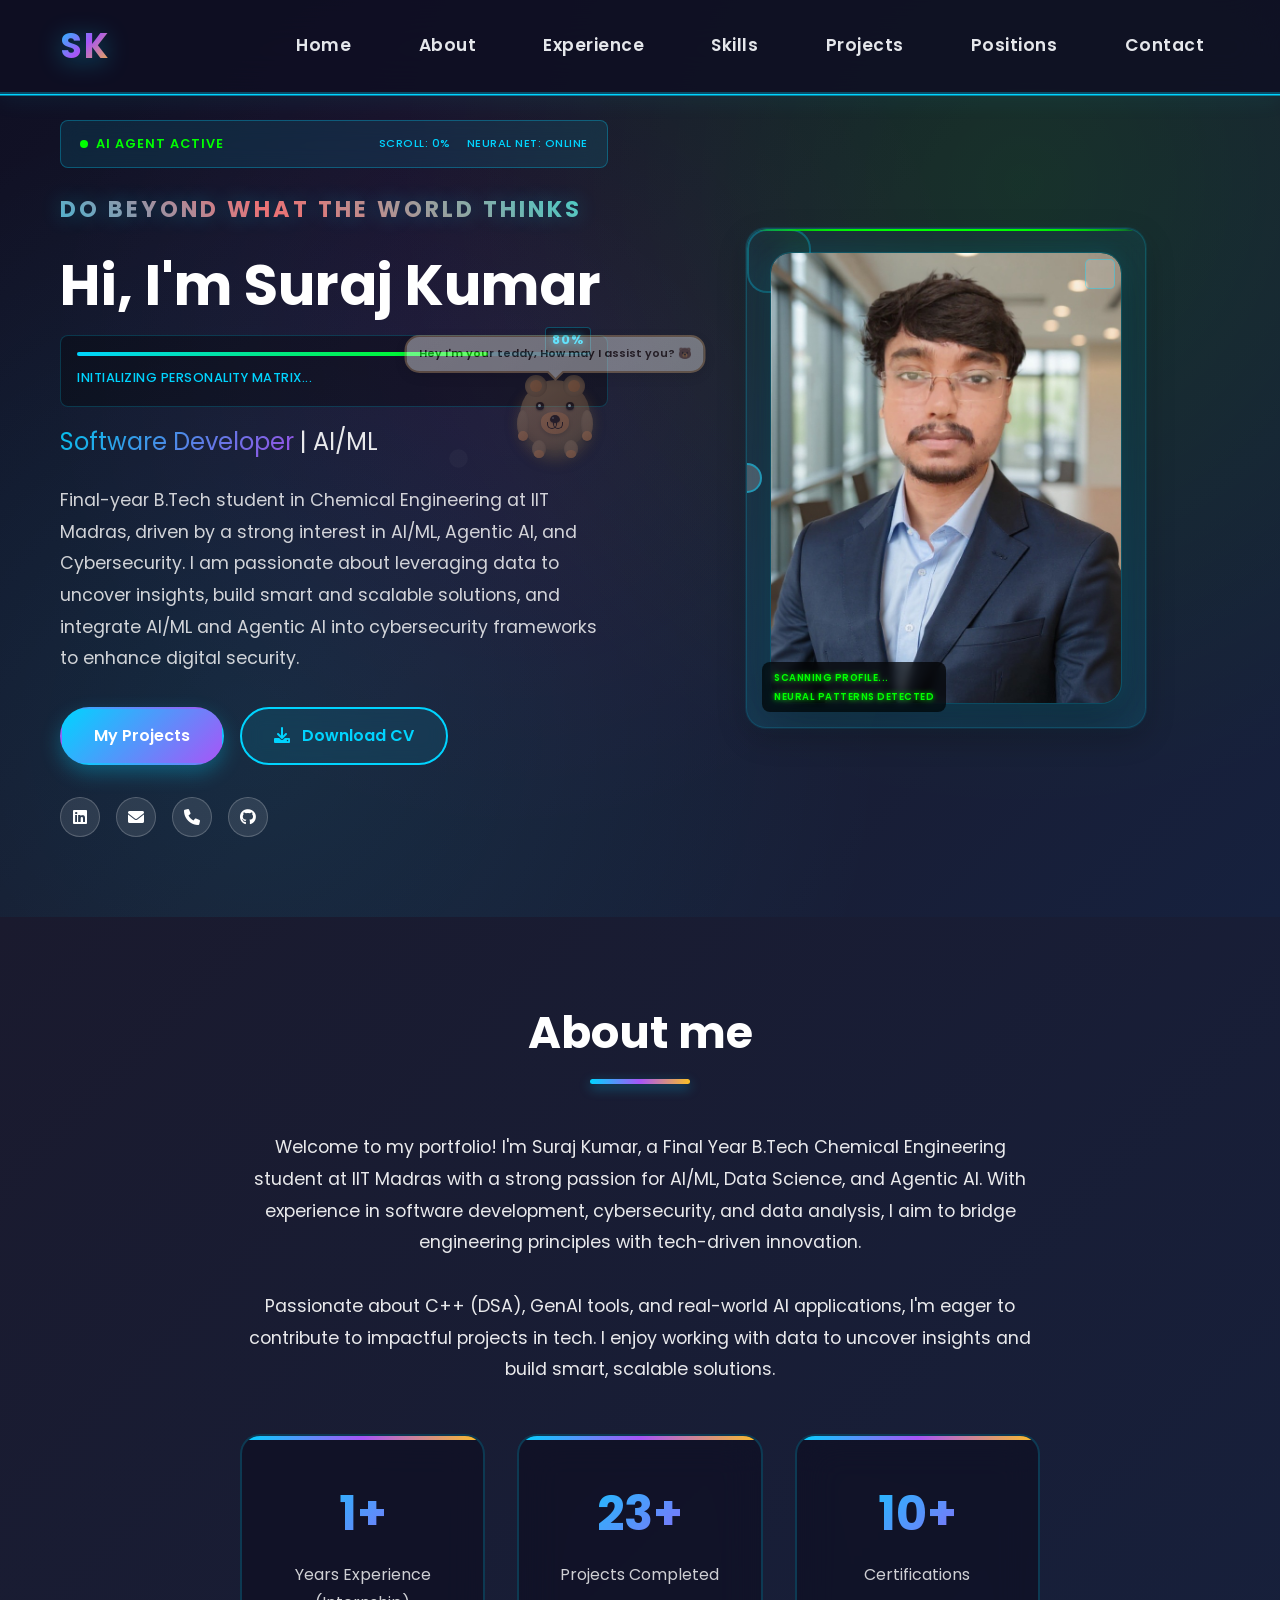
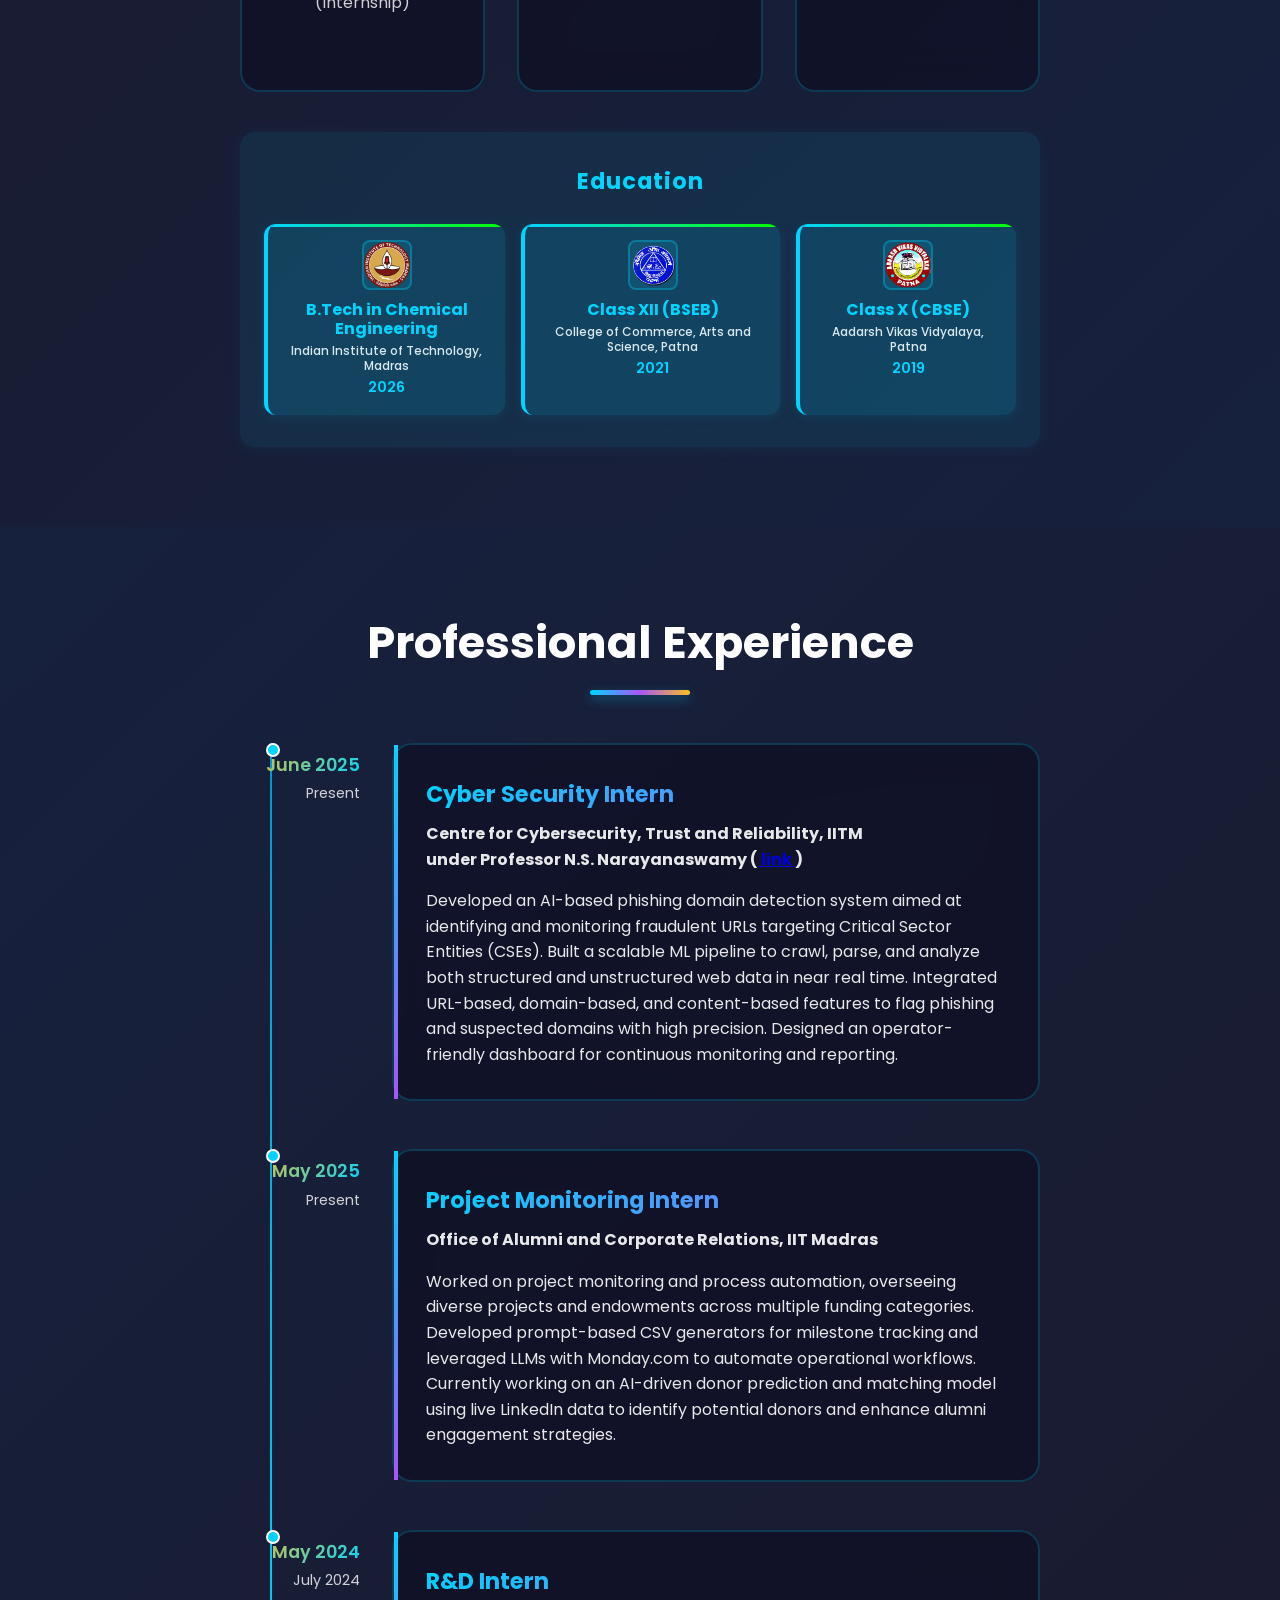
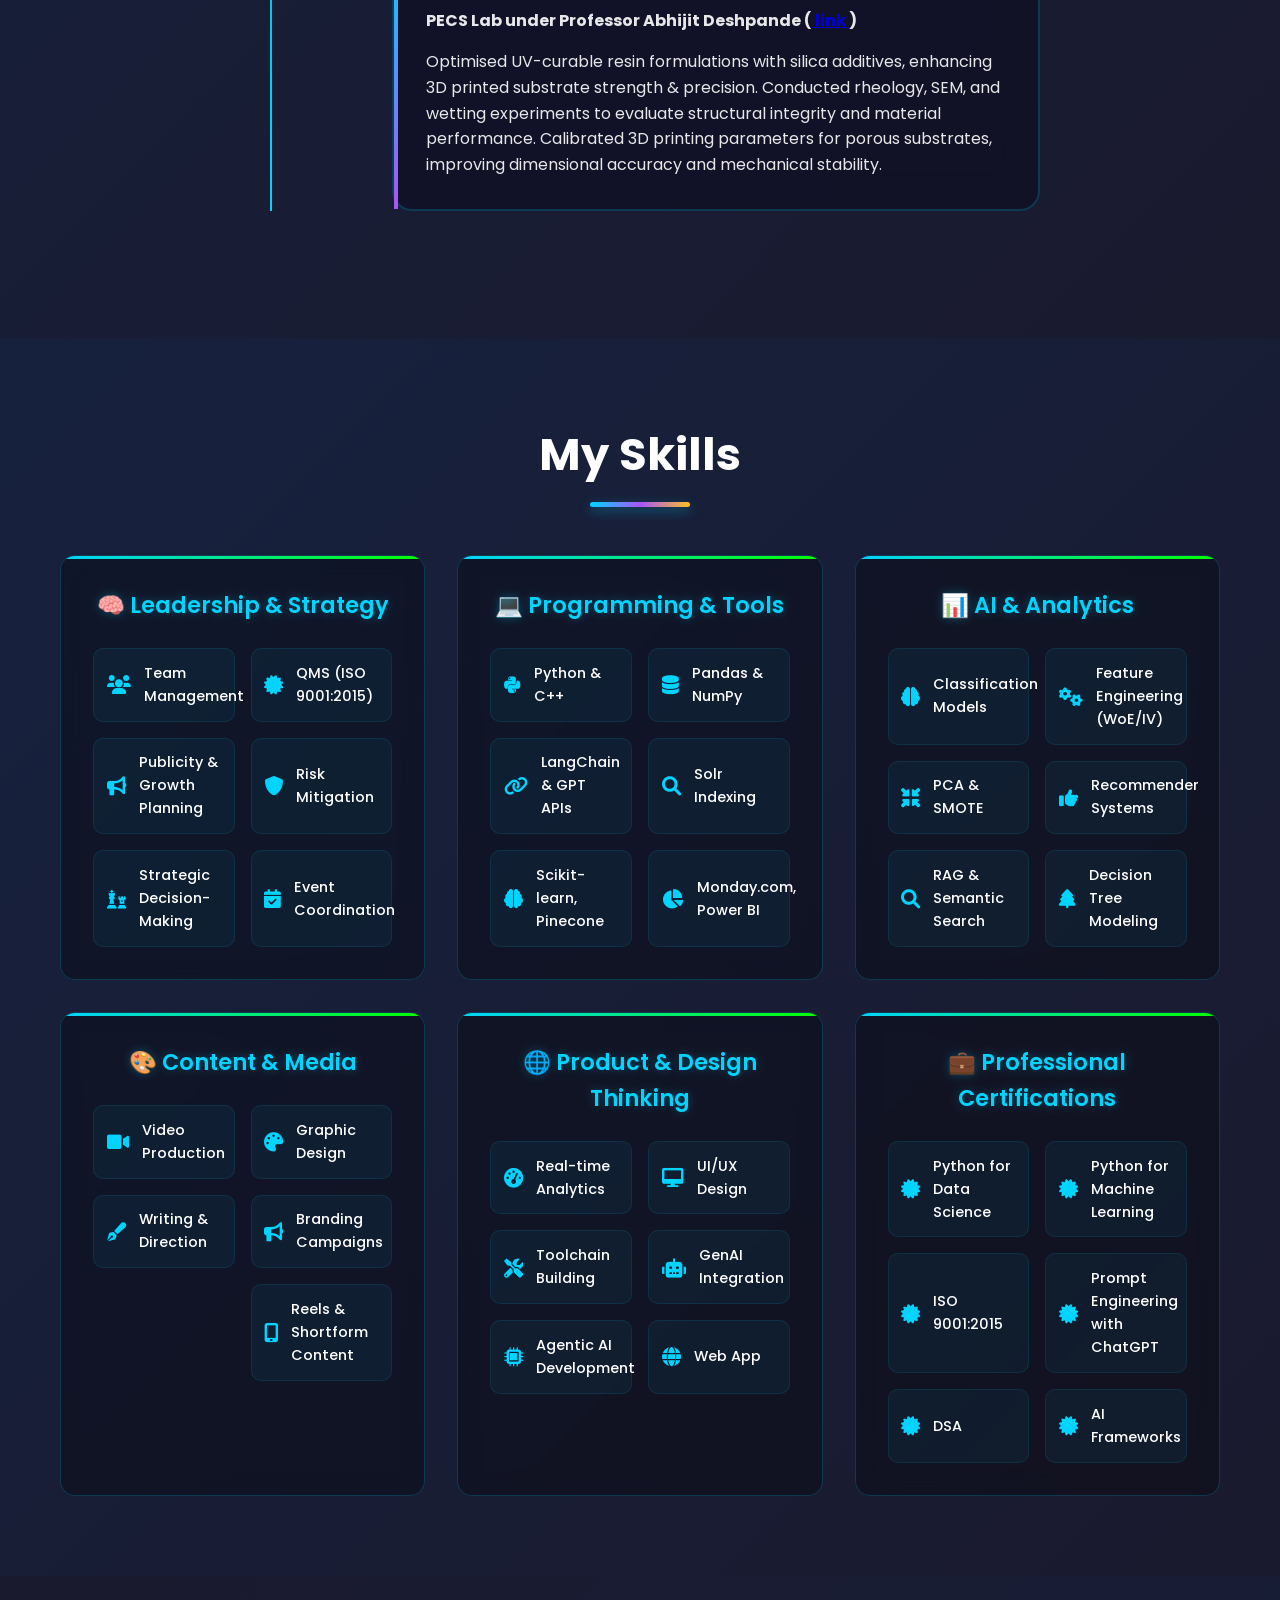
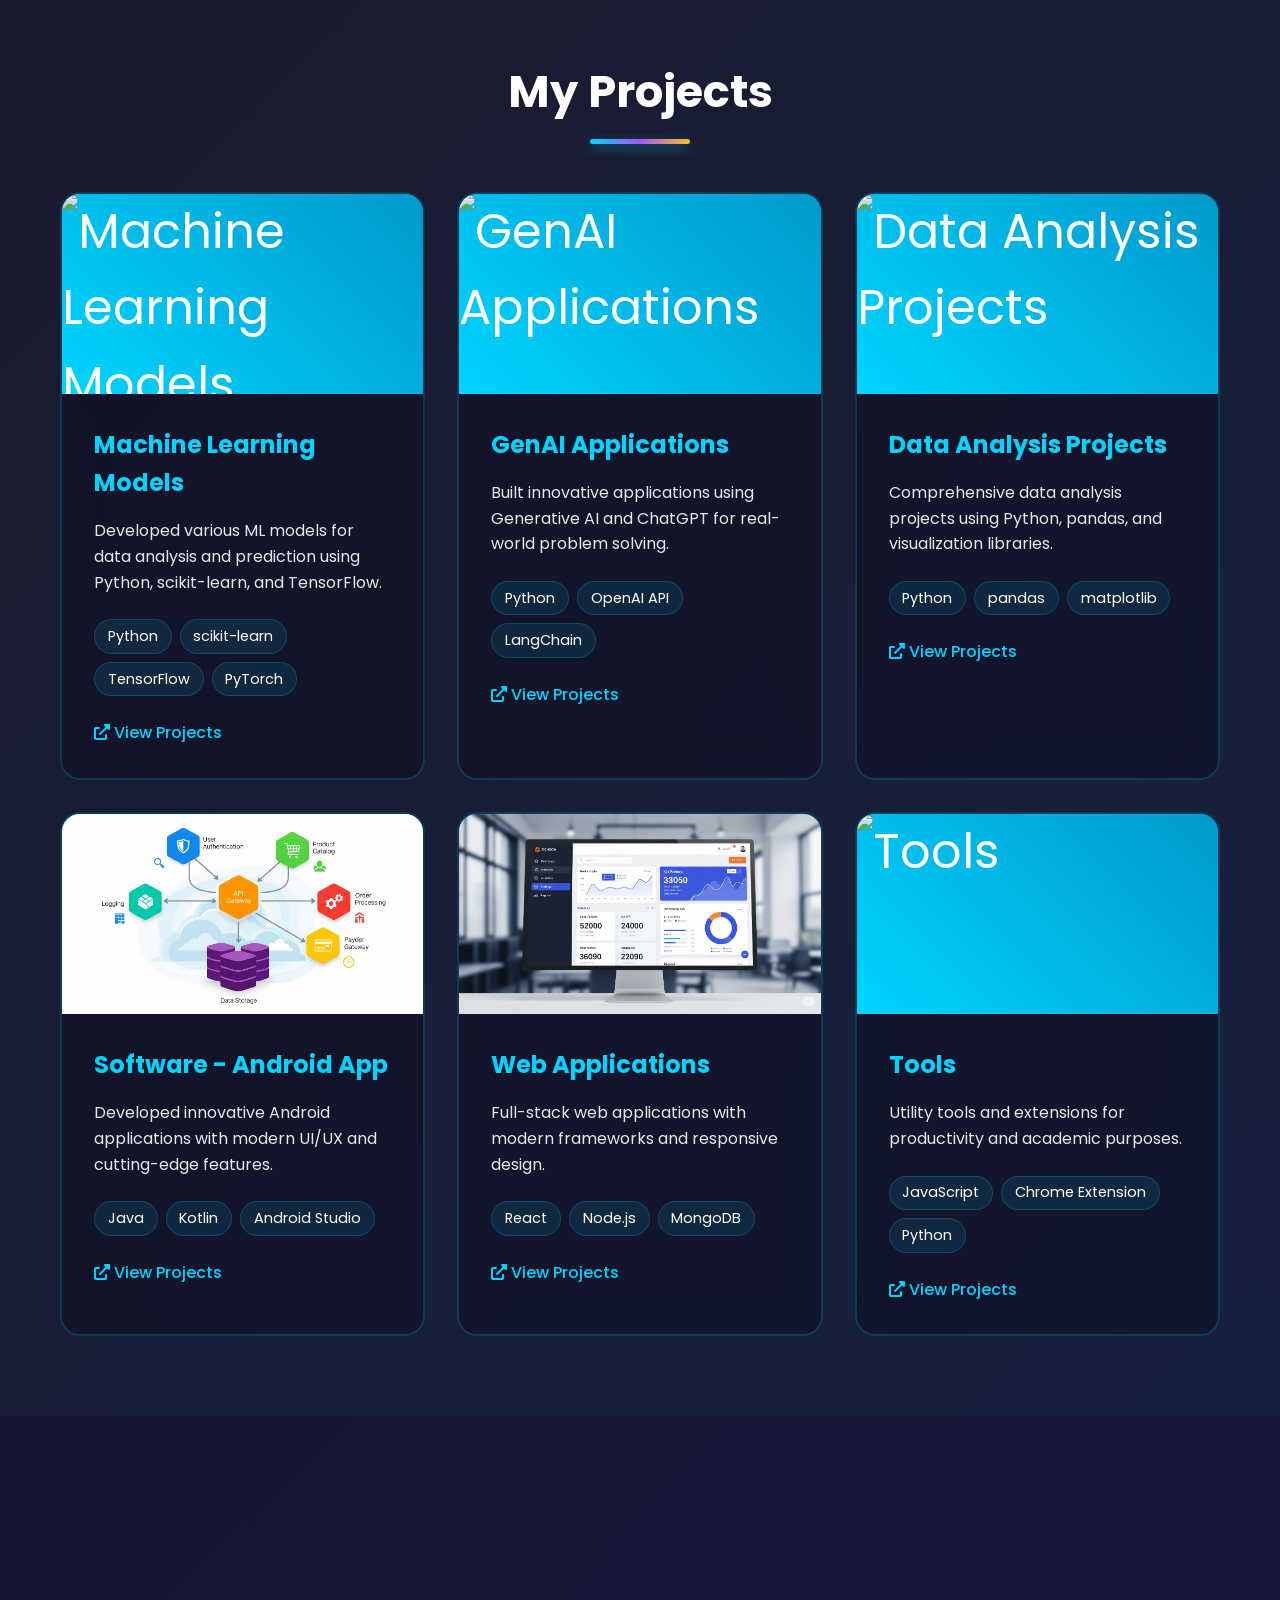
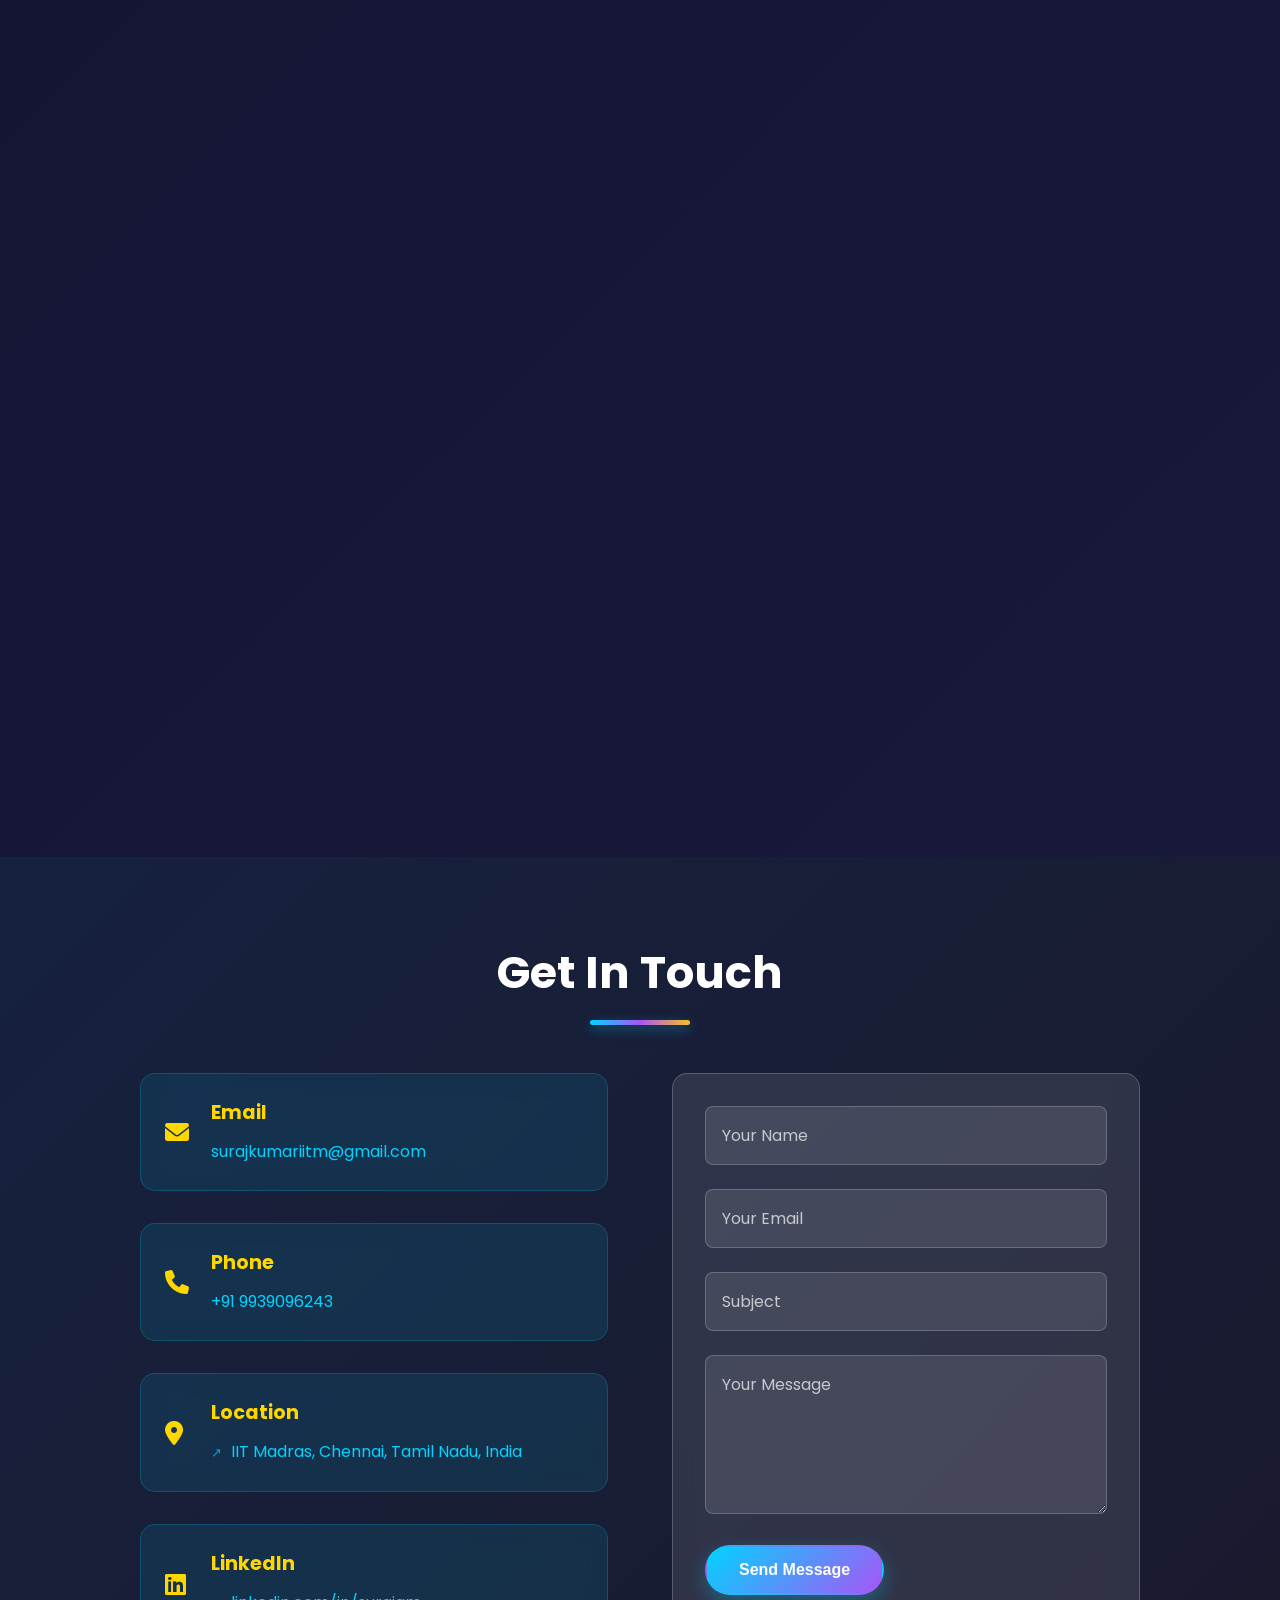
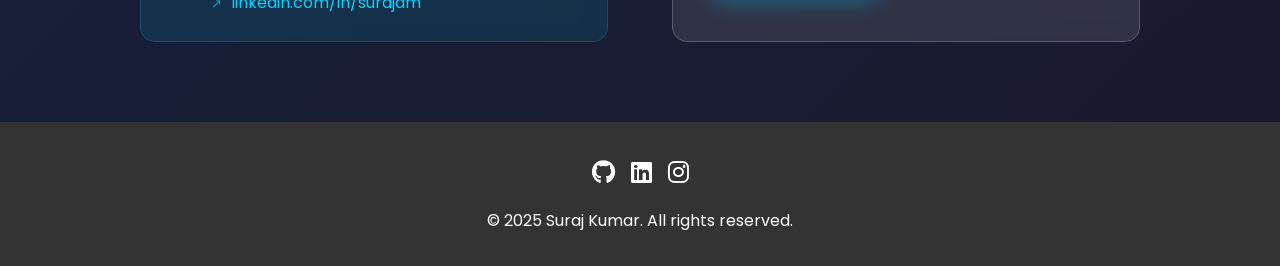
==== commit 7e61fdb2: "Update teddy greeting to personalized message" ====
--- a/index.html
+++ b/index.html
@@ -60,7 +60,7 @@
     <div id="teddycursor">
         <div class="teddy face">
             <div class="speech-bubble" id="teddySpeech">
-                <span id="speechText">Hey, I'm Suraj AI assistant 🤖</span>
+                <span id="speechText">Hey I'm your teddy, How may I assist you? 🐻</span>
             </div>
             <div class="ears">
                 <div class="ear left"></div>
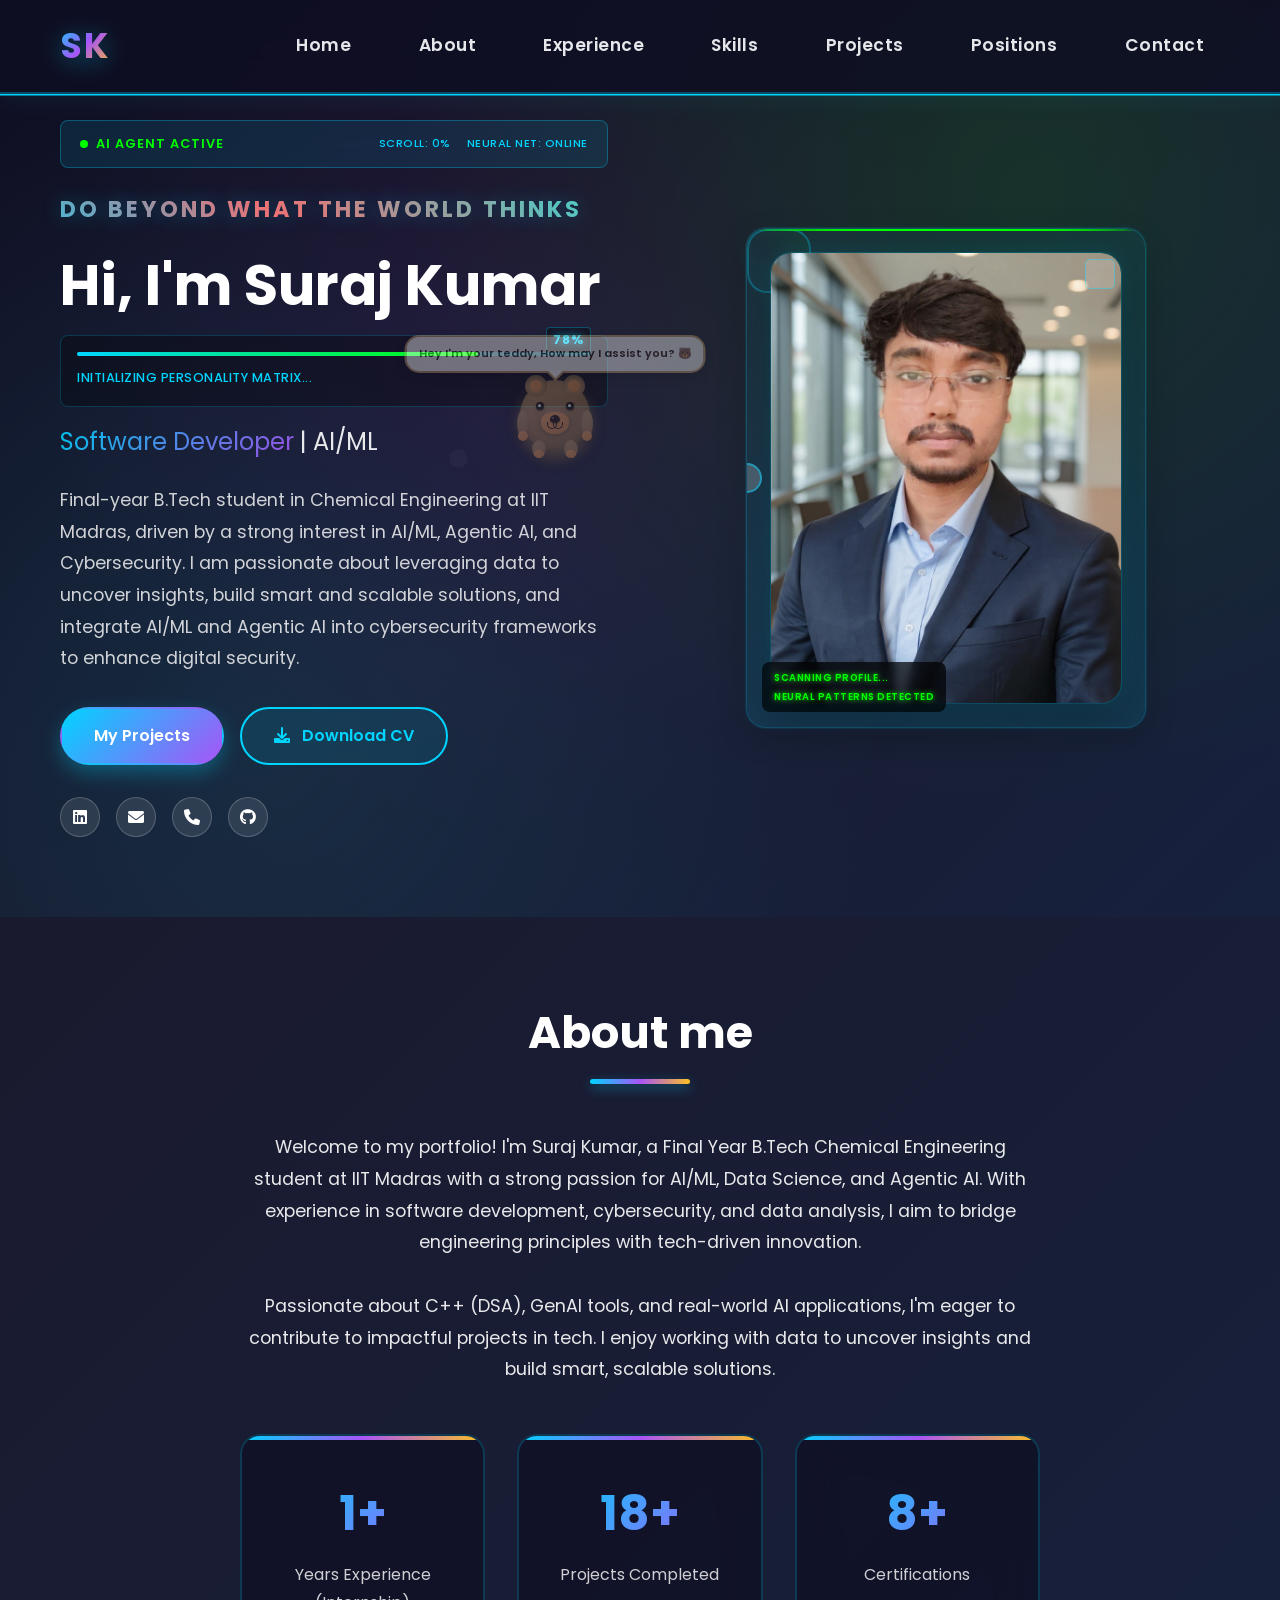
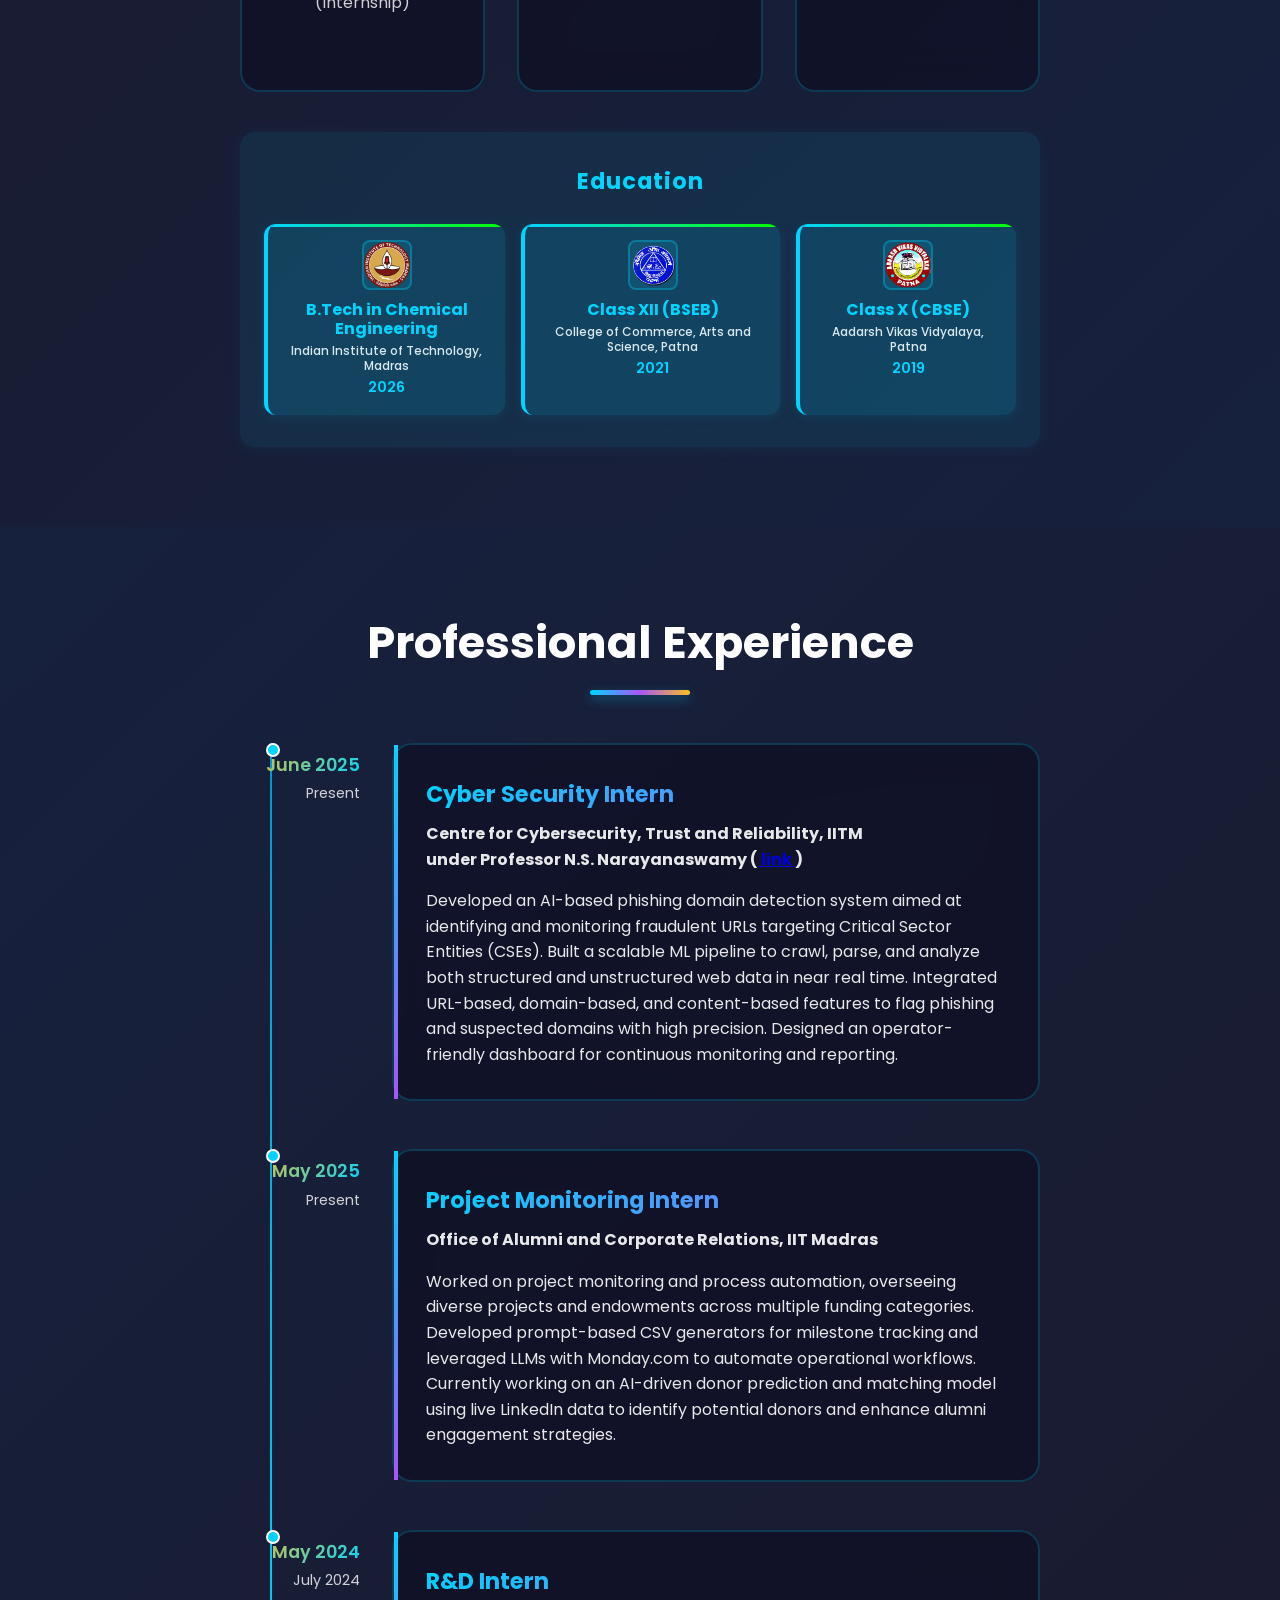
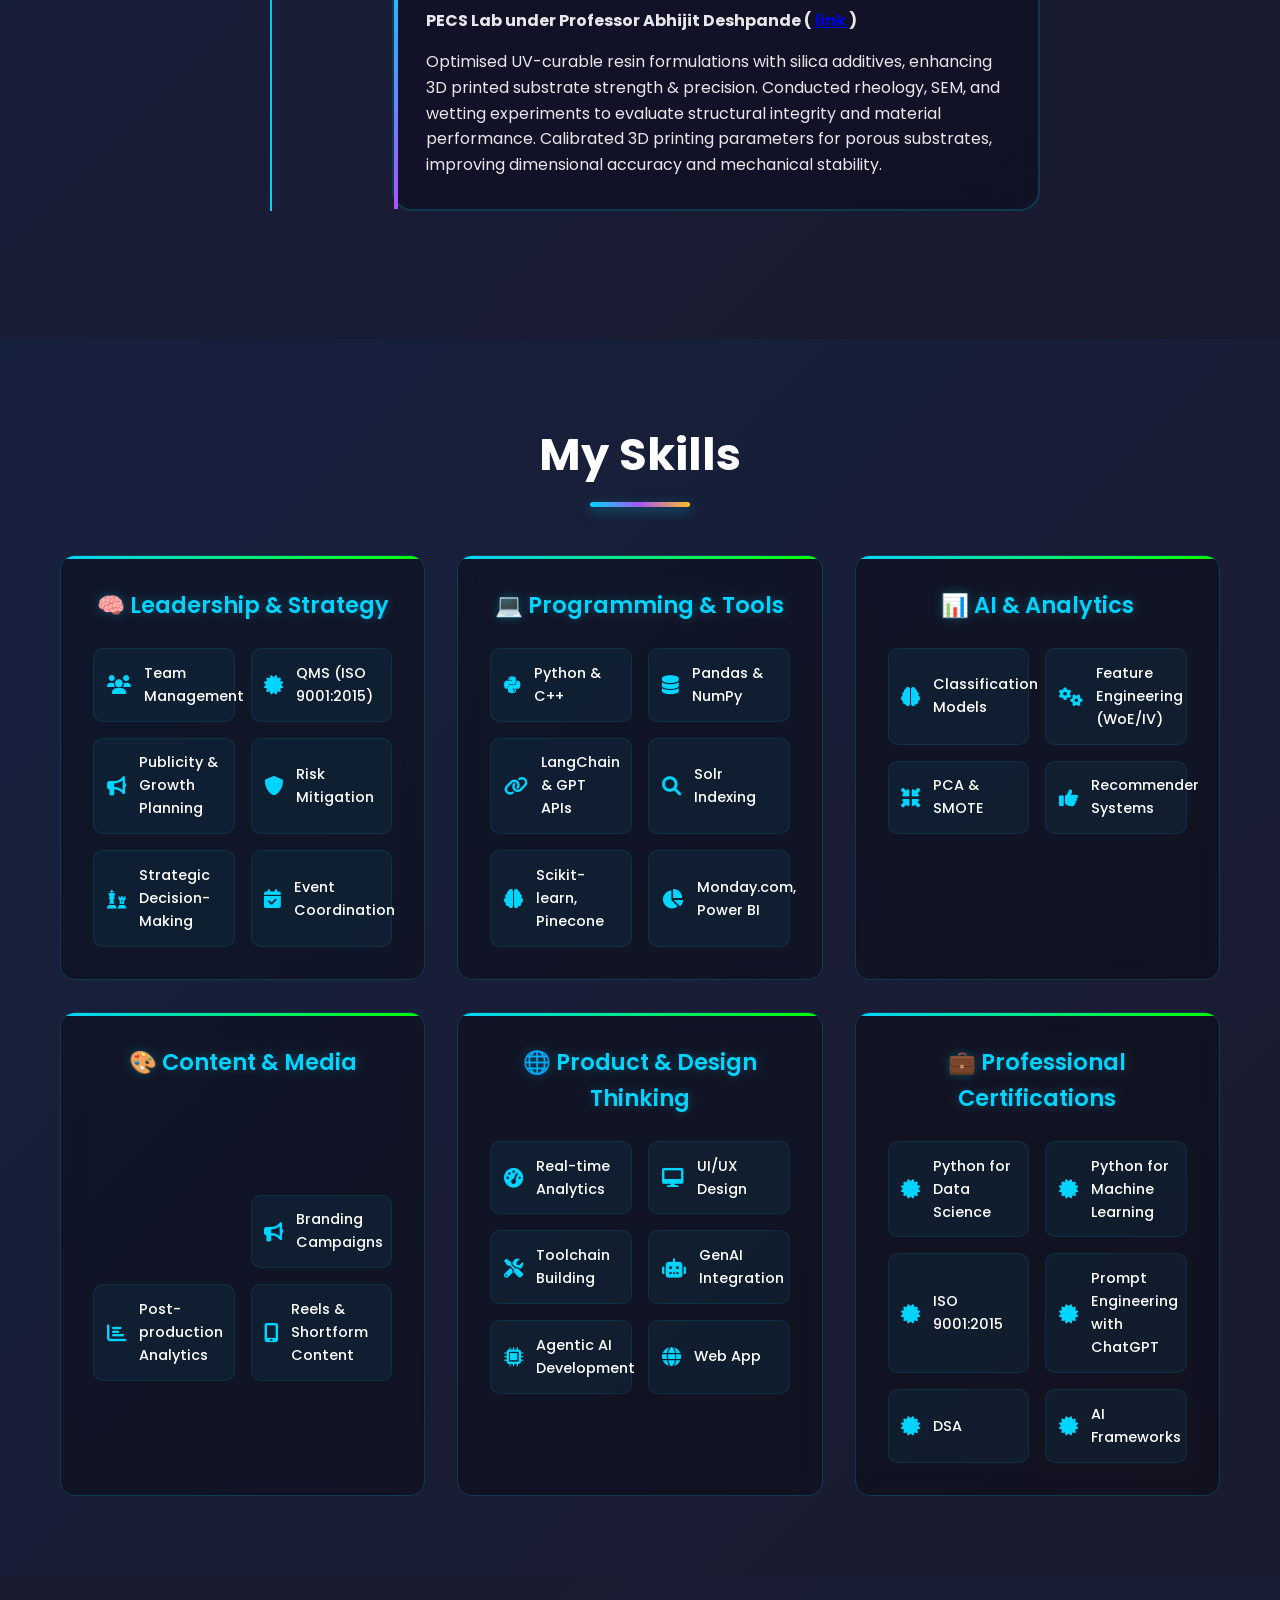
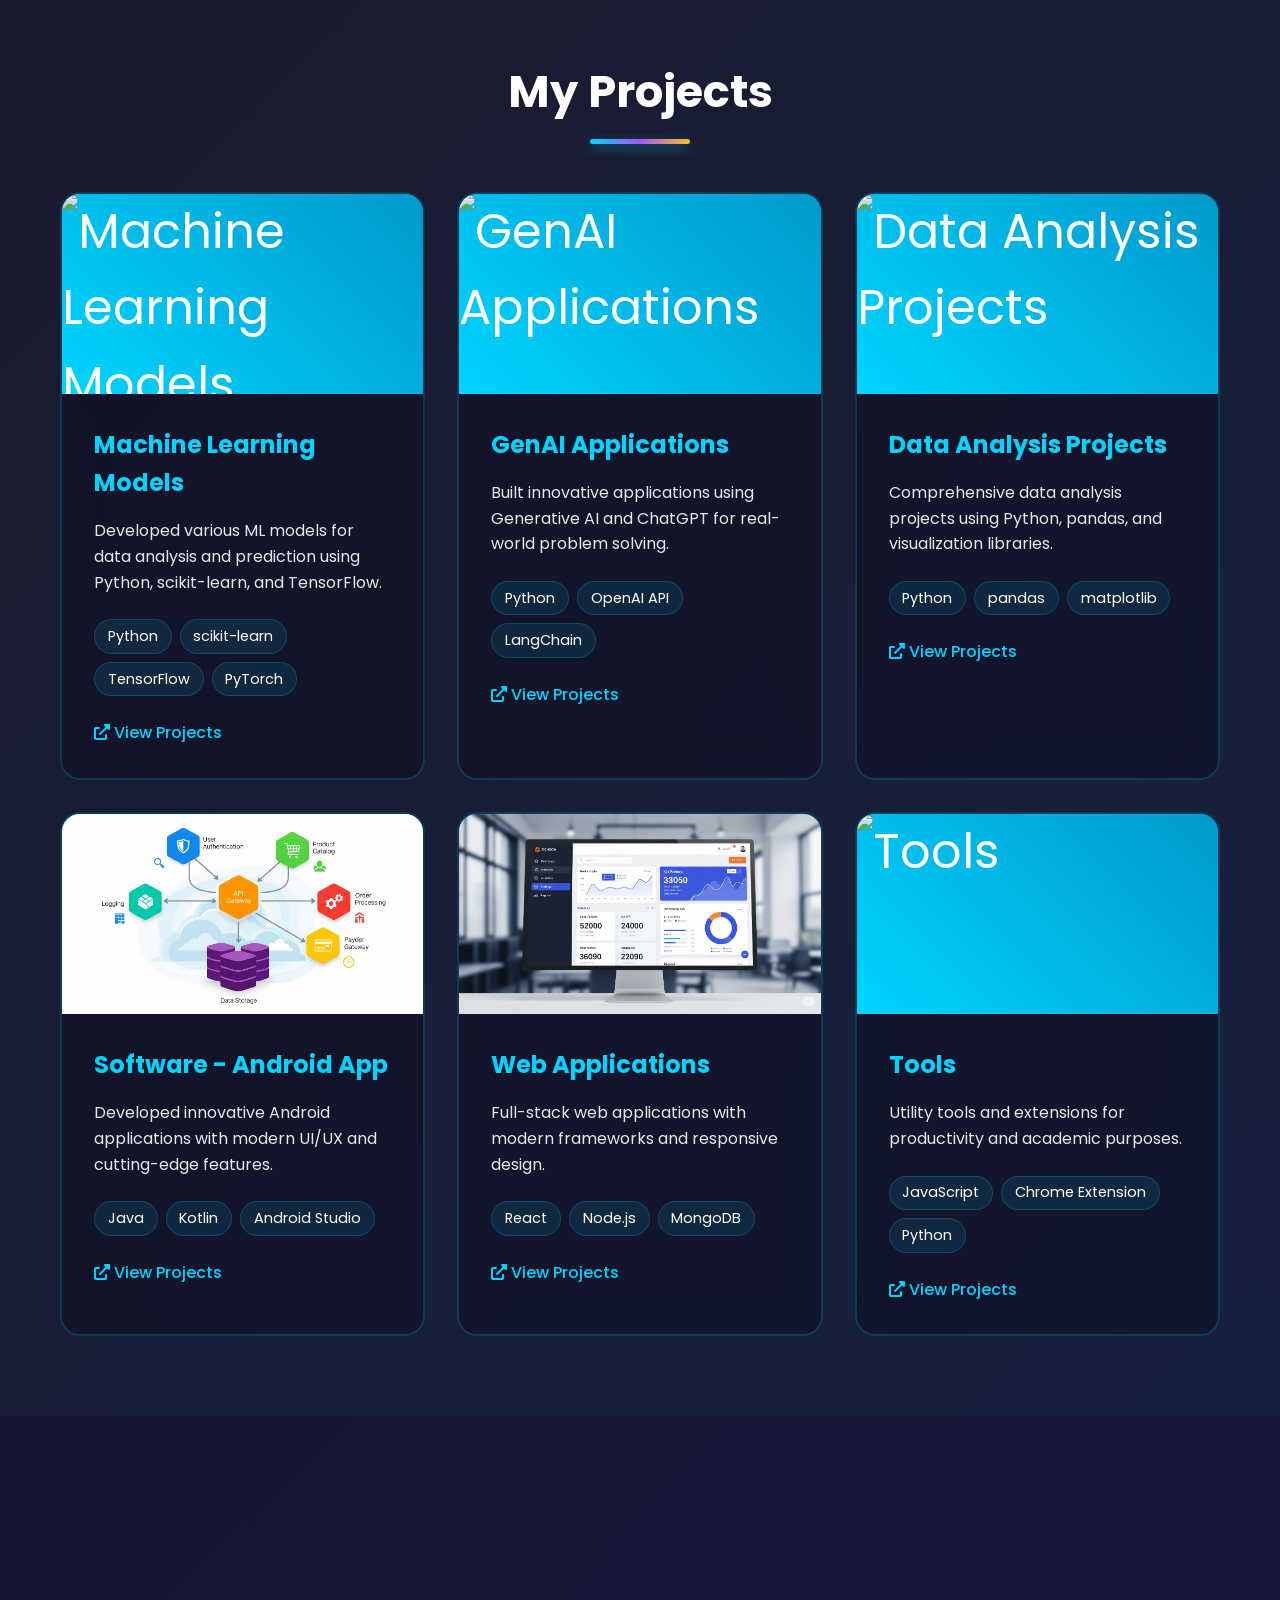
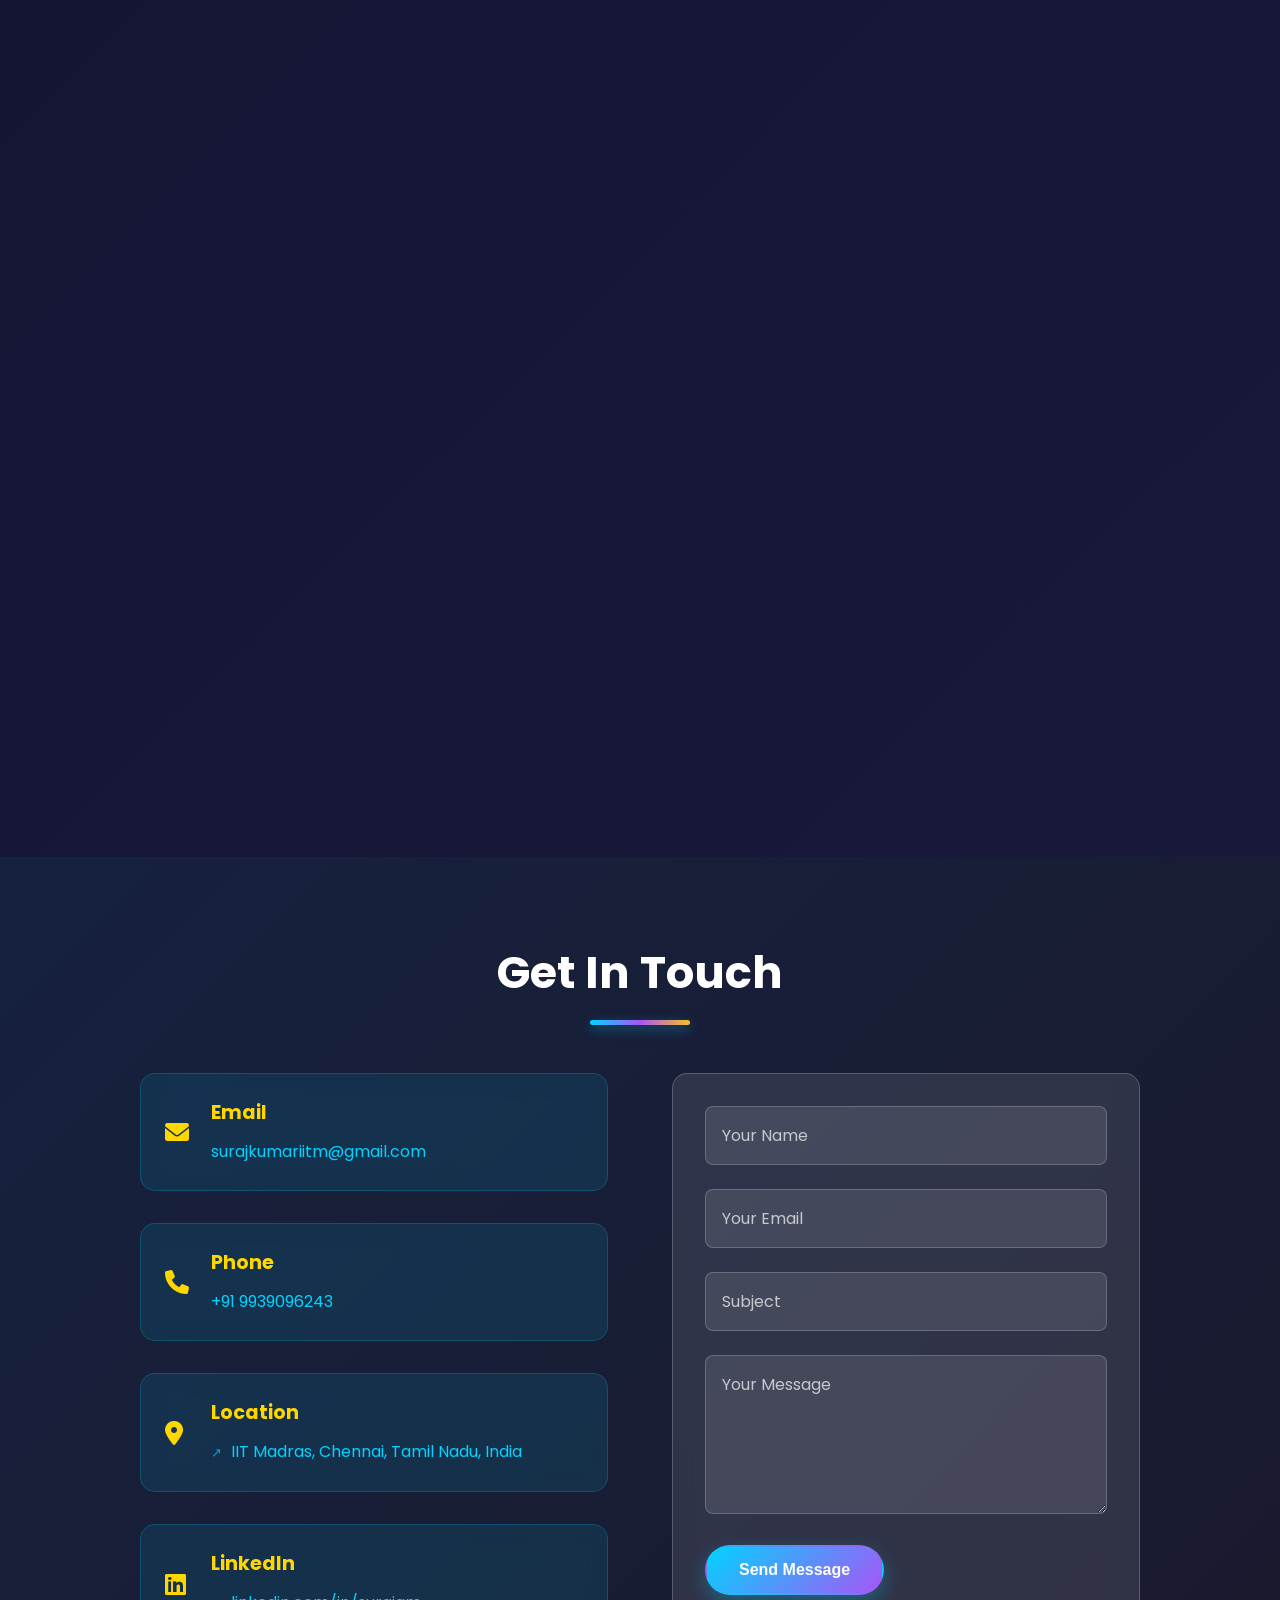
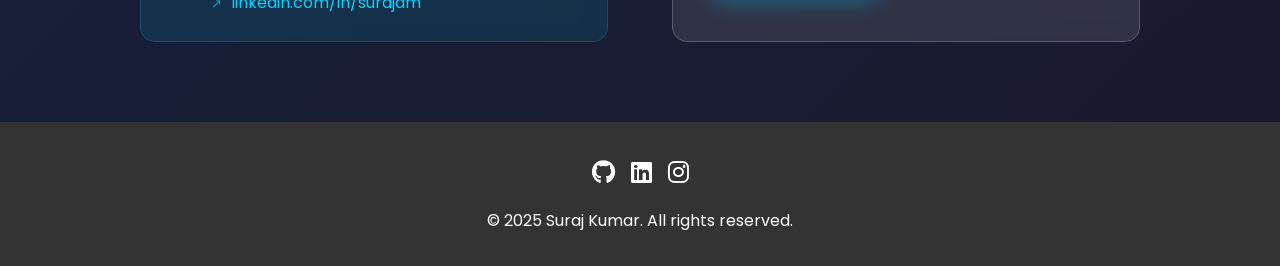
==== commit d3060a43: "Add SEO meta tags and structured data for Google Search" ====
--- a/index.html
+++ b/index.html
@@ -4,10 +4,55 @@
     <meta charset="UTF-8">
     <meta name="viewport" content="width=device-width, initial-scale=1.0">
     <title>Suraj Kumar - AI/ML & Data Science Portfolio</title>
+    <meta name="description" content="Suraj Kumar, Final Year B.Tech Chemical Engineering student at IIT Madras with strong passion for AI/ML, Data Science, and Agentic AI. Explore my projects and experience.">
+    <meta name="author" content="Suraj Kumar">
+    <meta name="keywords" content="Suraj Kumar, IIT Madras, AI/ML, Data Science, Machine Learning, Chemical Engineering, Portfolio">
+    
+    <!-- Open Graph / Social Media Meta Tags -->
+    <meta property="og:type" content="website">
+    <meta property="og:url" content="https://devlop-suraj.github.io/portfolio/">
+    <meta property="og:title" content="Suraj Kumar - AI/ML & Data Science Portfolio">
+    <meta property="og:description" content="Final Year B.Tech Chemical Engineering student at IIT Madras specializing in AI/ML, Data Science, and Agentic AI">
+    <meta property="og:image" content="https://devlop-suraj.github.io/portfolio/logos/mypic.png">
+    
+    <!-- Twitter Card Meta Tags -->
+    <meta name="twitter:card" content="summary_large_image">
+    <meta name="twitter:url" content="https://devlop-suraj.github.io/portfolio/">
+    <meta name="twitter:title" content="Suraj Kumar - AI/ML & Data Science Portfolio">
+    <meta name="twitter:description" content="Final Year B.Tech Chemical Engineering student at IIT Madras specializing in AI/ML, Data Science, and Agentic AI">
+    <meta name="twitter:image" content="https://devlop-suraj.github.io/portfolio/logos/mypic.png">
+    
+    <!-- Favicon -->
+    <link rel="icon" type="image/png" href="logos/mypic.png">
+    
+    <!-- Stylesheets -->
     <link rel="stylesheet" href="styles.css">
     <link rel="stylesheet" href="welcome-animation.css">
     <link href="https://cdnjs.cloudflare.com/ajax/libs/font-awesome/6.0.0/css/all.min.css" rel="stylesheet">
     <link href="https://fonts.googleapis.com/css2?family=Poppins:wght@300;400;500;600;700&display=swap" rel="stylesheet">
+    
+    <!-- Structured Data for Google Search -->
+    <script type="application/ld+json">
+    {
+      "@context": "https://schema.org",
+      "@type": "Person",
+      "name": "Suraj Kumar",
+      "url": "https://devlop-suraj.github.io/portfolio/",
+      "image": "https://devlop-suraj.github.io/portfolio/logos/mypic.png",
+      "jobTitle": "AI/ML & Data Science Student",
+      "alumniOf": {
+        "@type": "CollegeOrUniversity",
+        "name": "Indian Institute of Technology Madras",
+        "sameAs": "https://www.iitm.ac.in/"
+      },
+      "knowsAbout": ["Artificial Intelligence", "Machine Learning", "Data Science", "Agentic AI", "Chemical Engineering"],
+      "sameAs": [
+        "https://www.surajkumariitm.me",
+        "https://github.com/devlop-suraj"
+      ],
+      "description": "Final Year B.Tech Chemical Engineering student at IIT Madras with strong passion for AI/ML, Data Science, and Agentic AI"
+    }
+    </script>
 </head>
 <body>
     <!-- Welcome Animation Screen -->
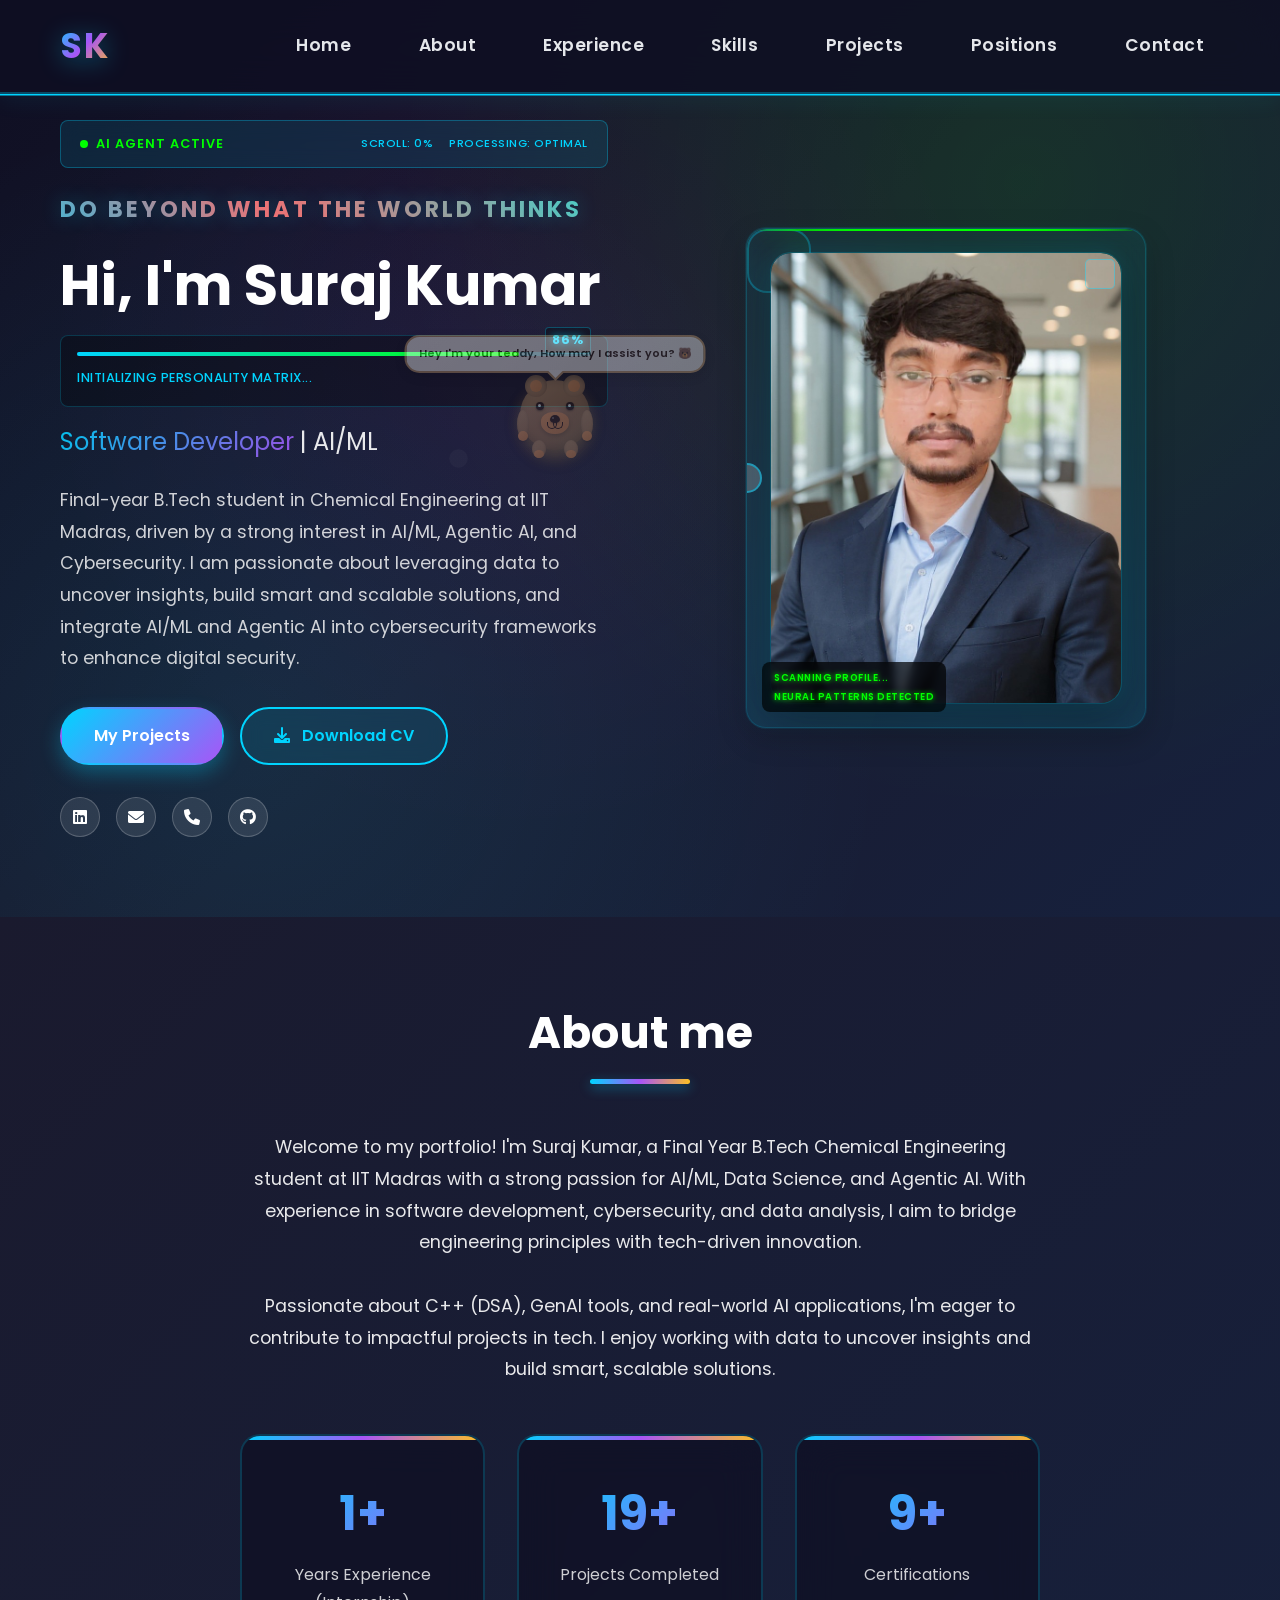
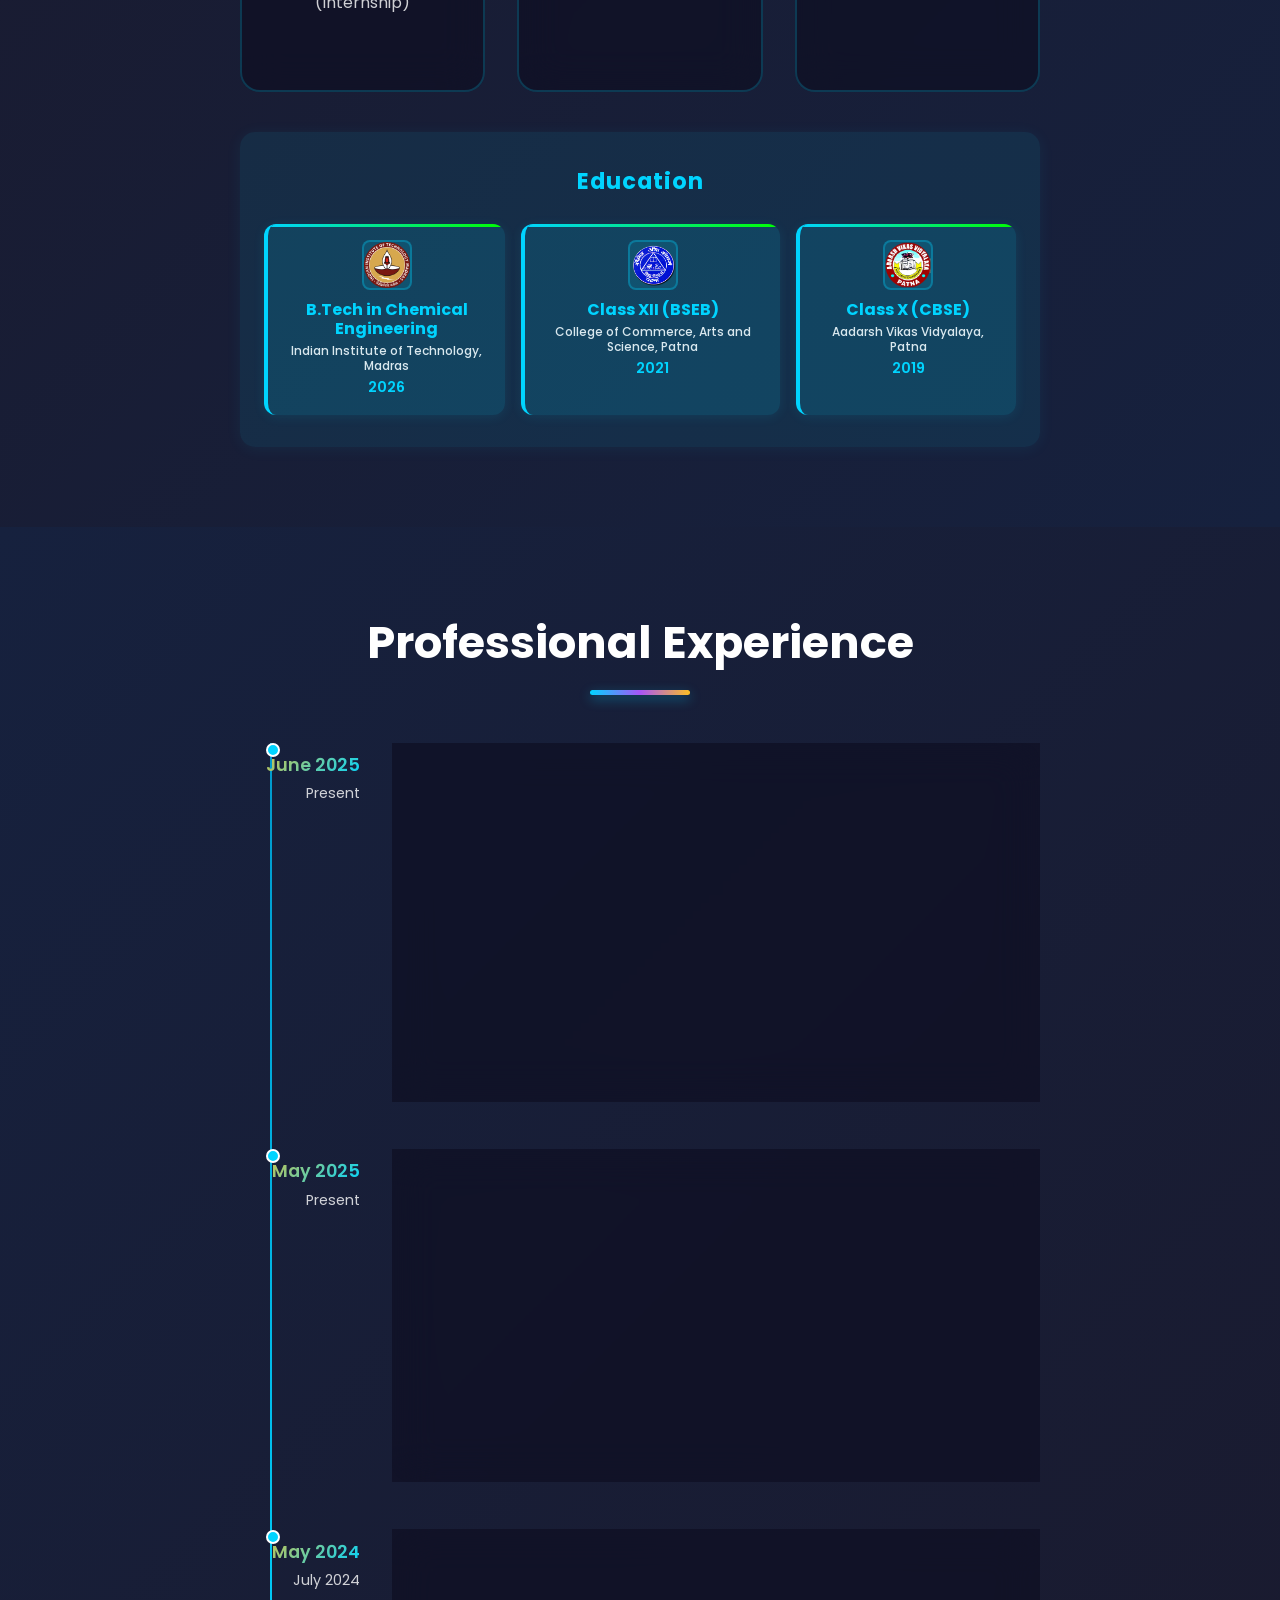
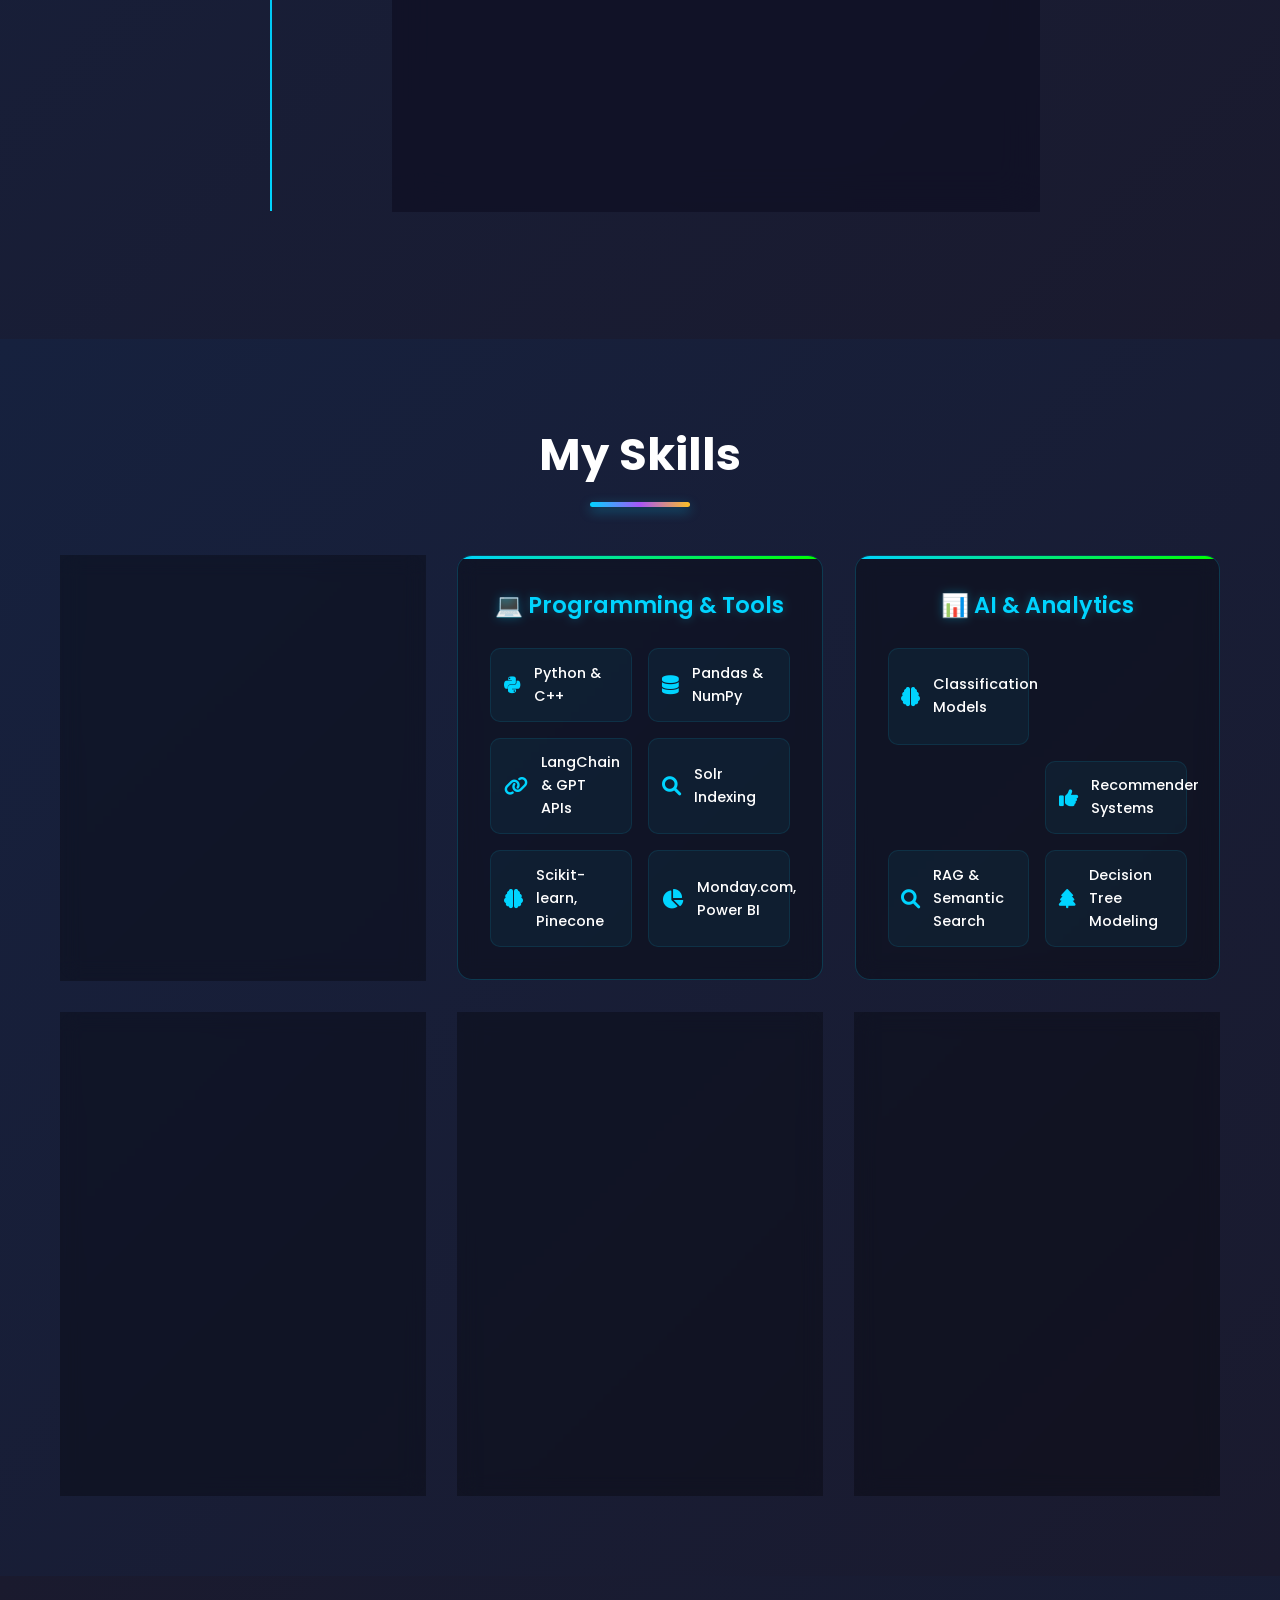
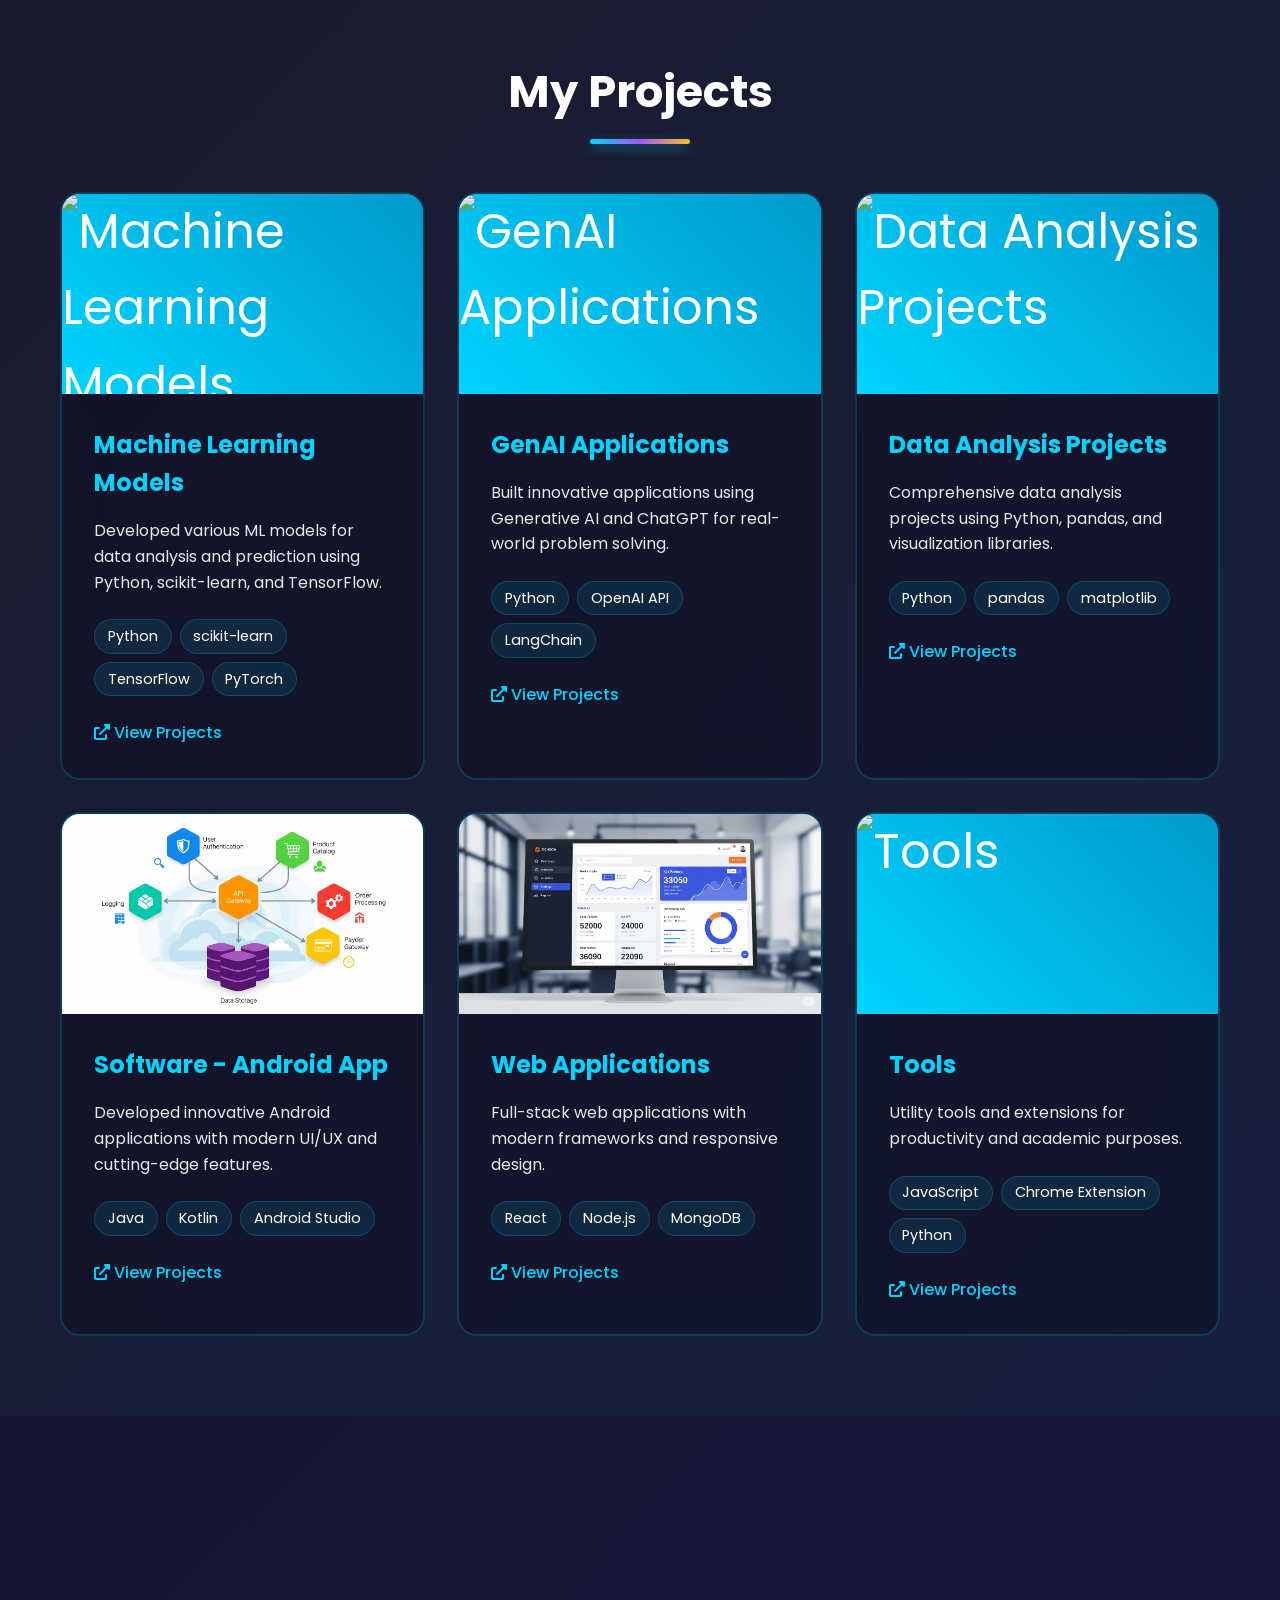
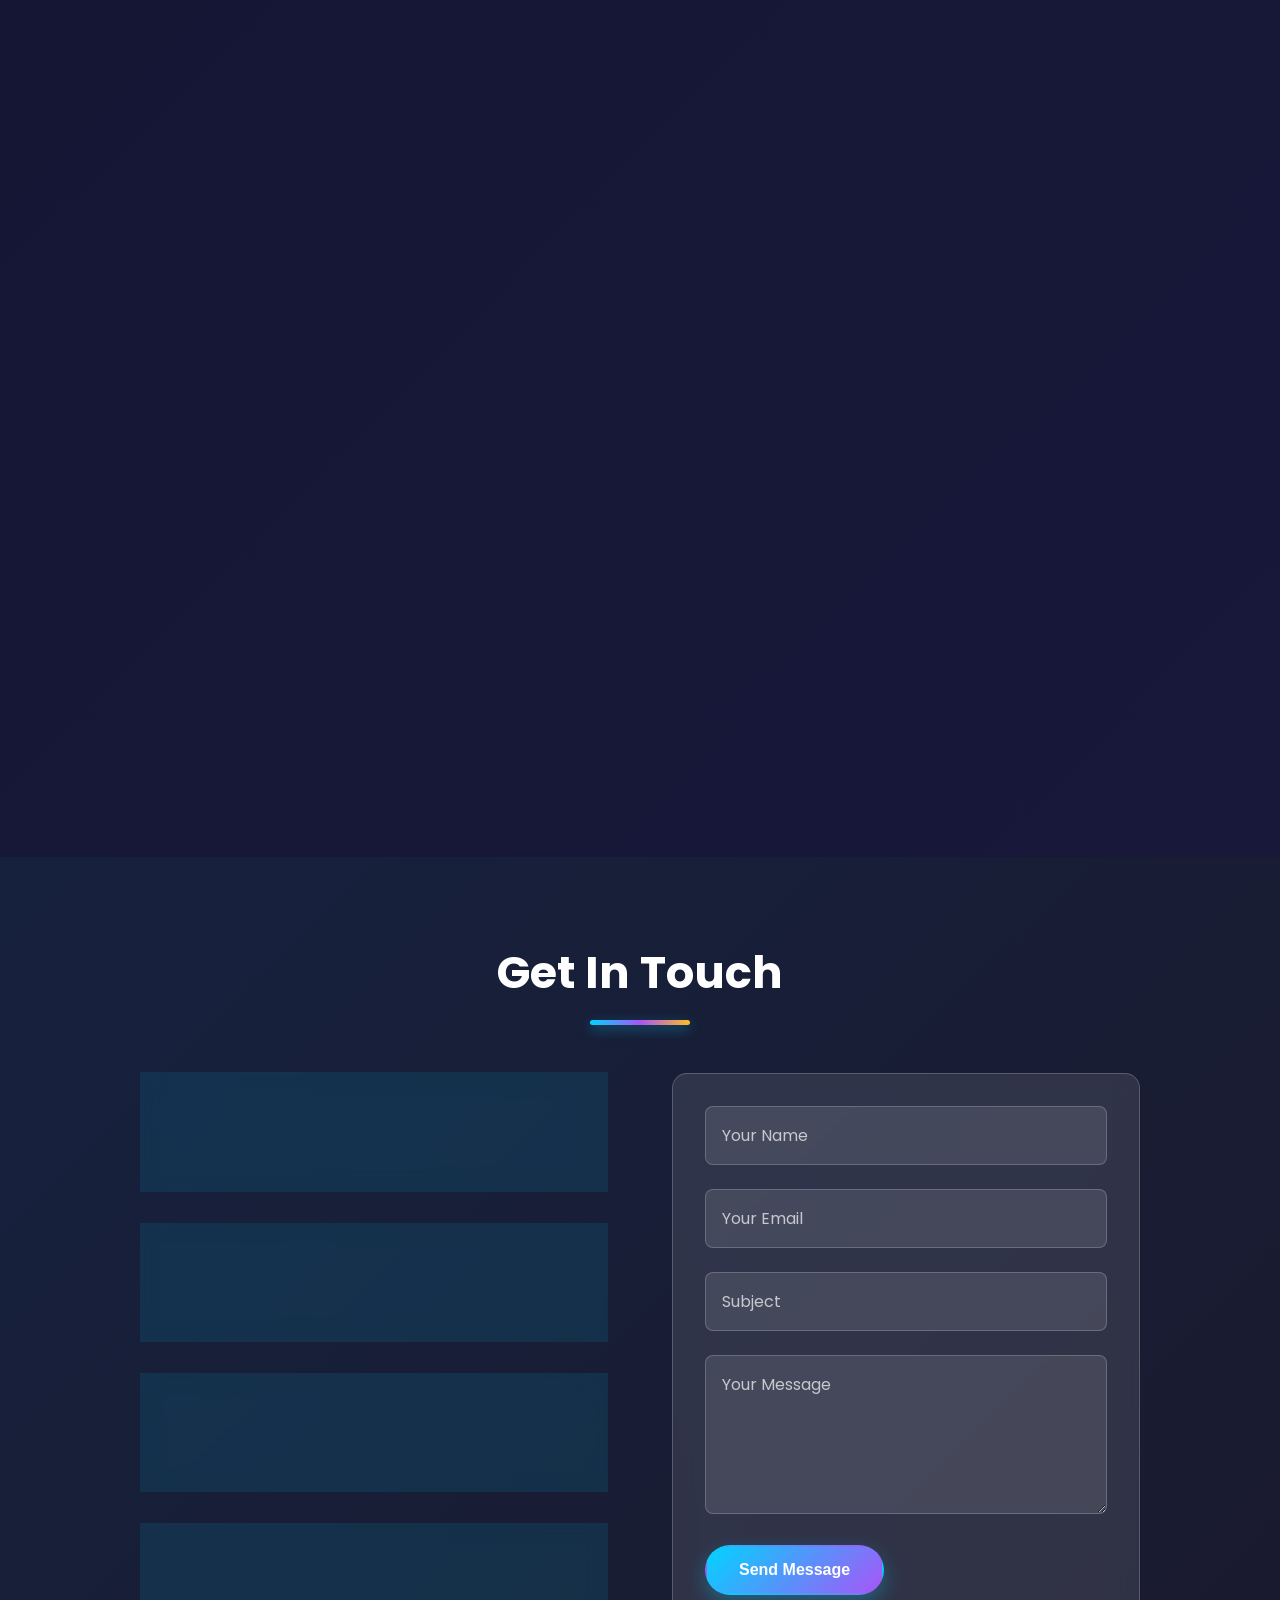
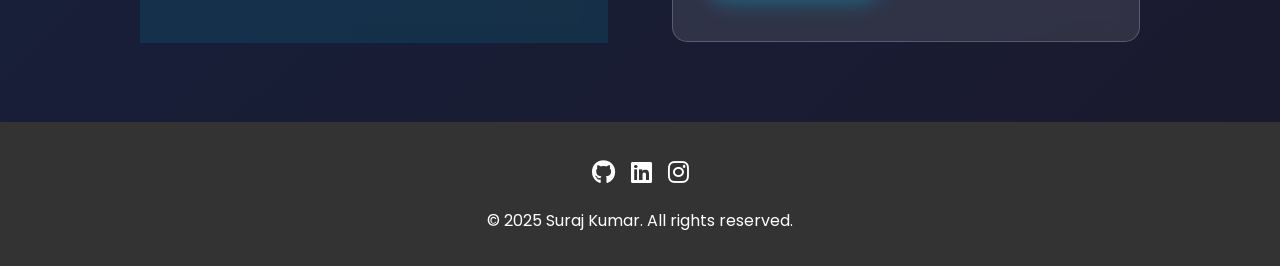
==== commit f7e9868d: "Fix voice consistency and add logo to SEO" ====
--- a/index.html
+++ b/index.html
@@ -12,18 +12,18 @@
     <meta property="og:type" content="website">
     <meta property="og:url" content="https://devlop-suraj.github.io/portfolio/">
     <meta property="og:title" content="Suraj Kumar - AI/ML & Data Science Portfolio">
-    <meta property="og:description" content="Final Year B.Tech Chemical Engineering student at IIT Madras specializing in AI/ML, Data Science, and Agentic AI">
-    <meta property="og:image" content="https://devlop-suraj.github.io/portfolio/logos/mypic.png">
+    <meta property="og:description" content="Final Year B.Tech Chemical Engineering student at IIT Madras specializing in AI/ML, Data Science, Agentic AI and Software Development">
+    <meta property="og:image" content="https://devlop-suraj.github.io/portfolio/logos/sk.png">
     
     <!-- Twitter Card Meta Tags -->
     <meta name="twitter:card" content="summary_large_image">
     <meta name="twitter:url" content="https://devlop-suraj.github.io/portfolio/">
     <meta name="twitter:title" content="Suraj Kumar - AI/ML & Data Science Portfolio">
     <meta name="twitter:description" content="Final Year B.Tech Chemical Engineering student at IIT Madras specializing in AI/ML, Data Science, and Agentic AI">
-    <meta name="twitter:image" content="https://devlop-suraj.github.io/portfolio/logos/mypic.png">
+    <meta name="twitter:image" content="https://devlop-suraj.github.io/portfolio/logos/sk.png">
     
     <!-- Favicon -->
-    <link rel="icon" type="image/png" href="logos/mypic.png">
+    <link rel="icon" type="image/png" href="logos/sk.png">
     
     <!-- Stylesheets -->
     <link rel="stylesheet" href="styles.css">
@@ -38,7 +38,7 @@
       "@type": "Person",
       "name": "Suraj Kumar",
       "url": "https://devlop-suraj.github.io/portfolio/",
-      "image": "https://devlop-suraj.github.io/portfolio/logos/mypic.png",
+      "image": "https://devlop-suraj.github.io/portfolio/logos/sk.png",
       "jobTitle": "AI/ML & Data Science Student",
       "alumniOf": {
         "@type": "CollegeOrUniversity",
